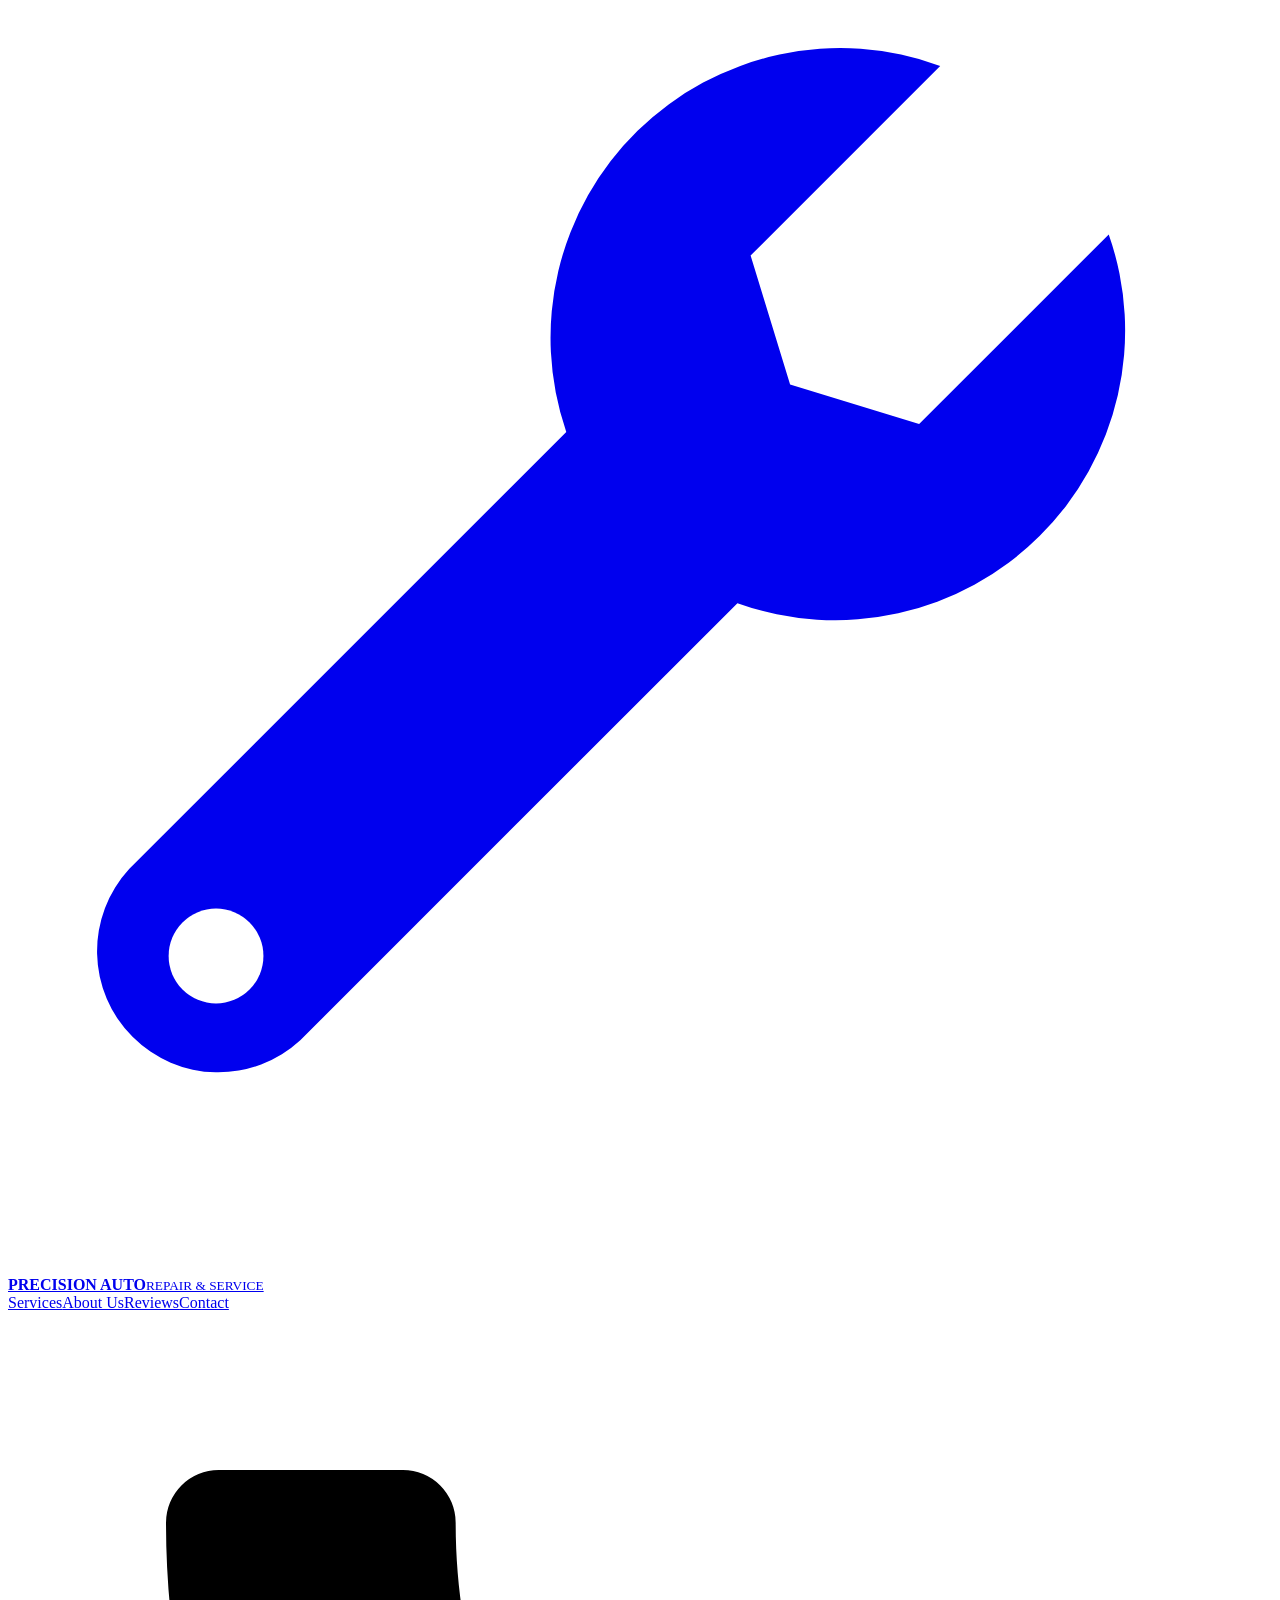
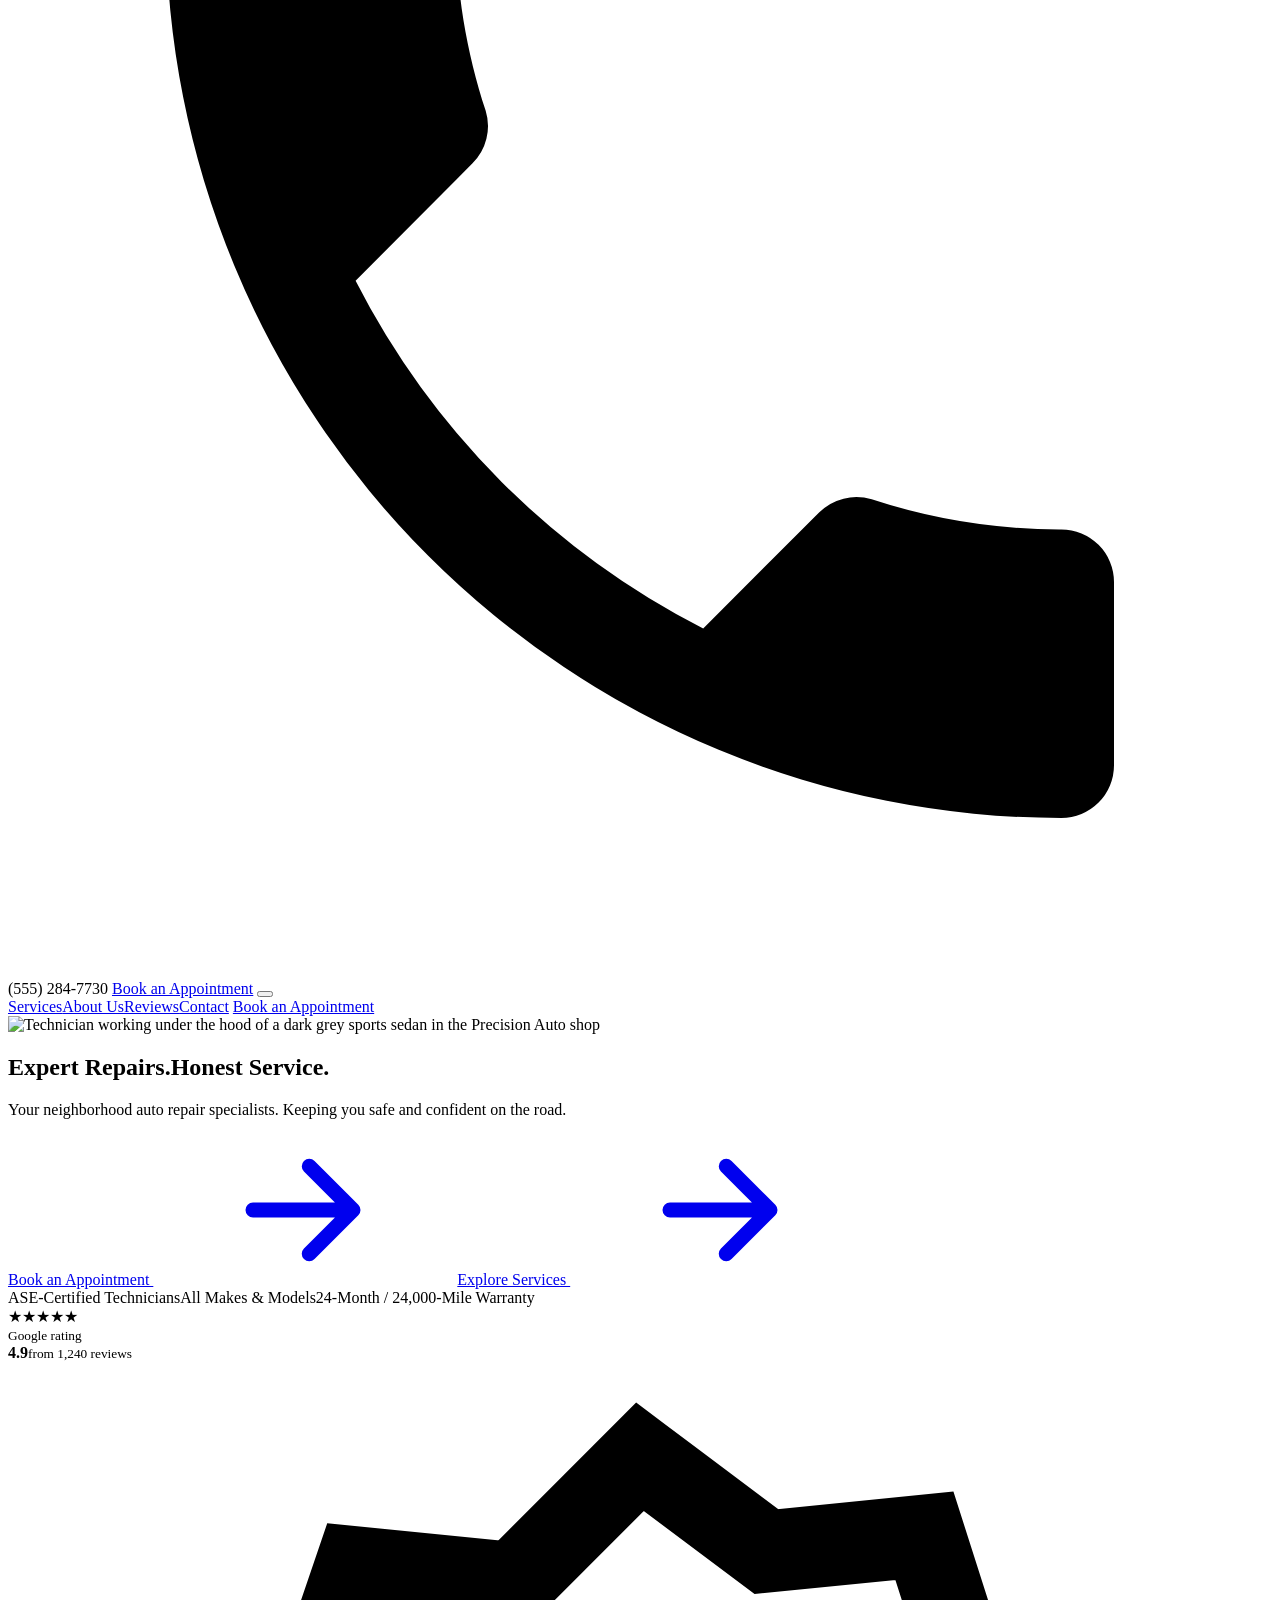
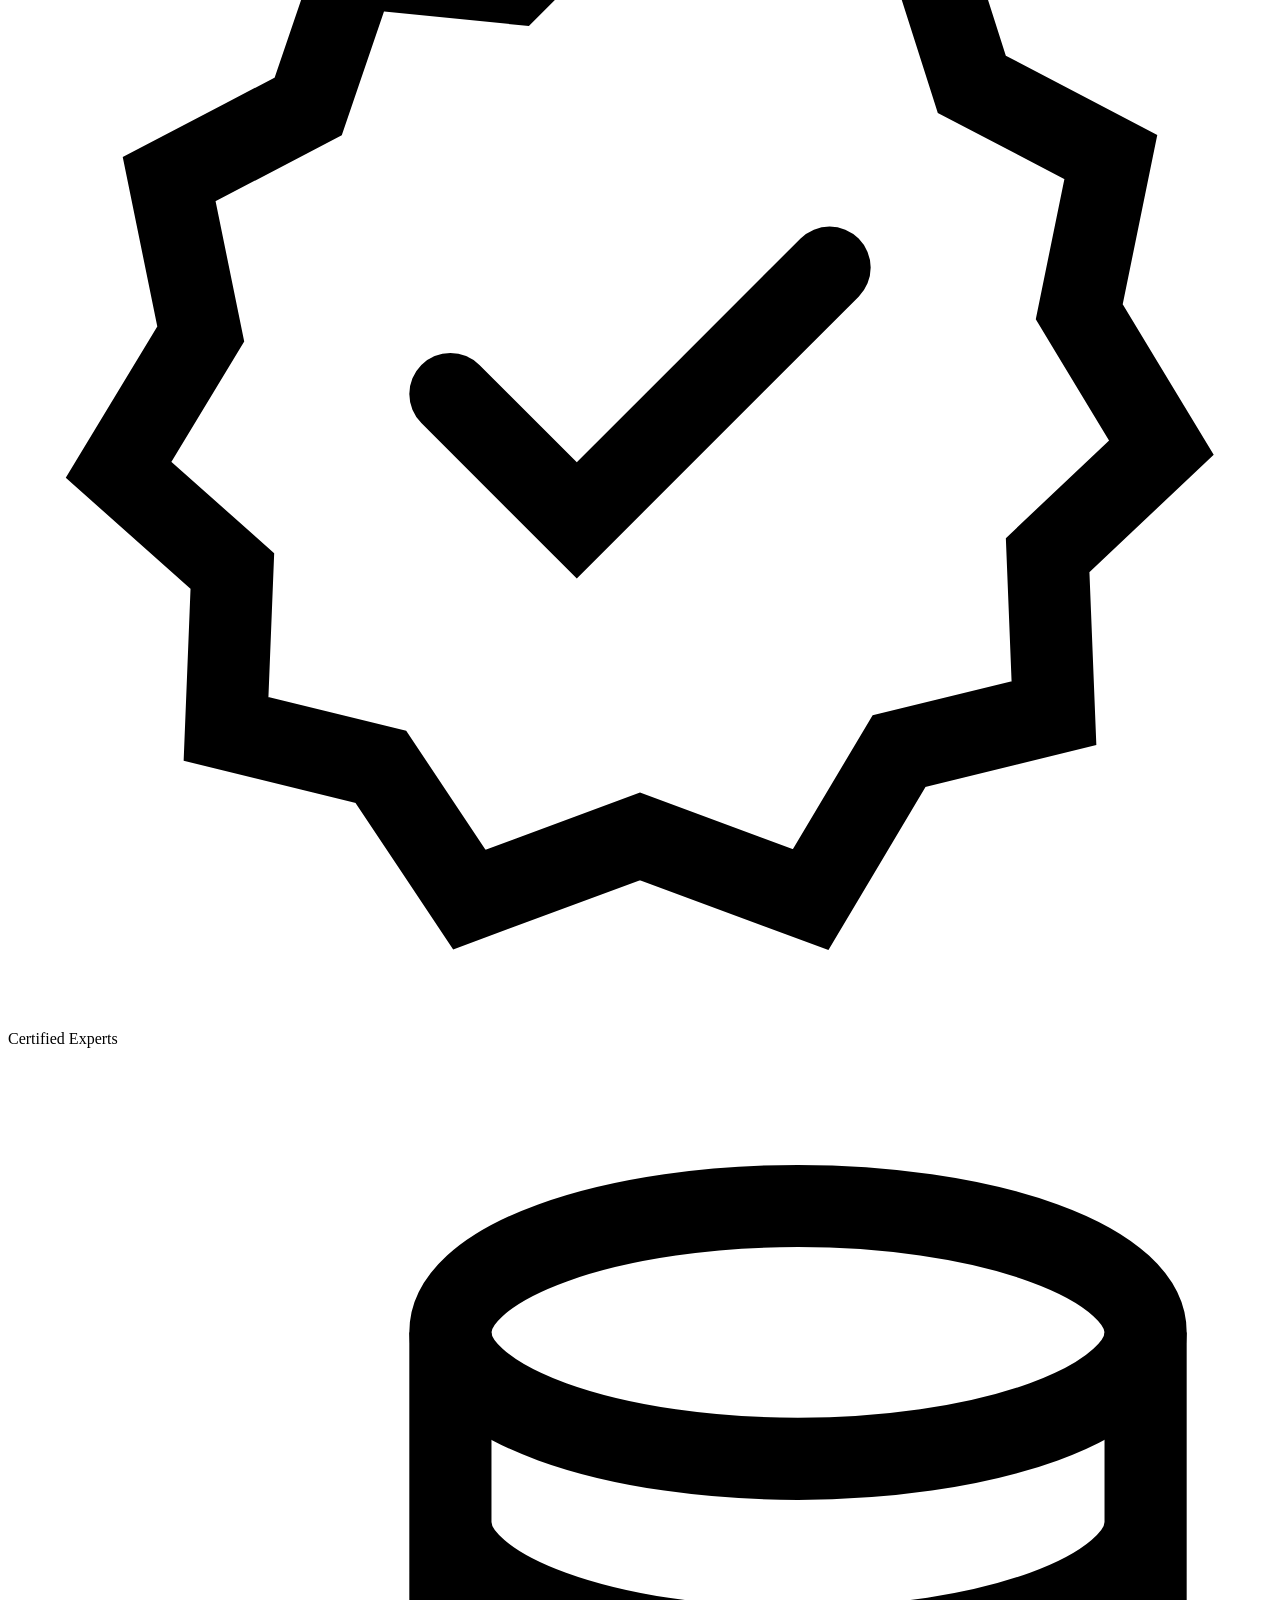
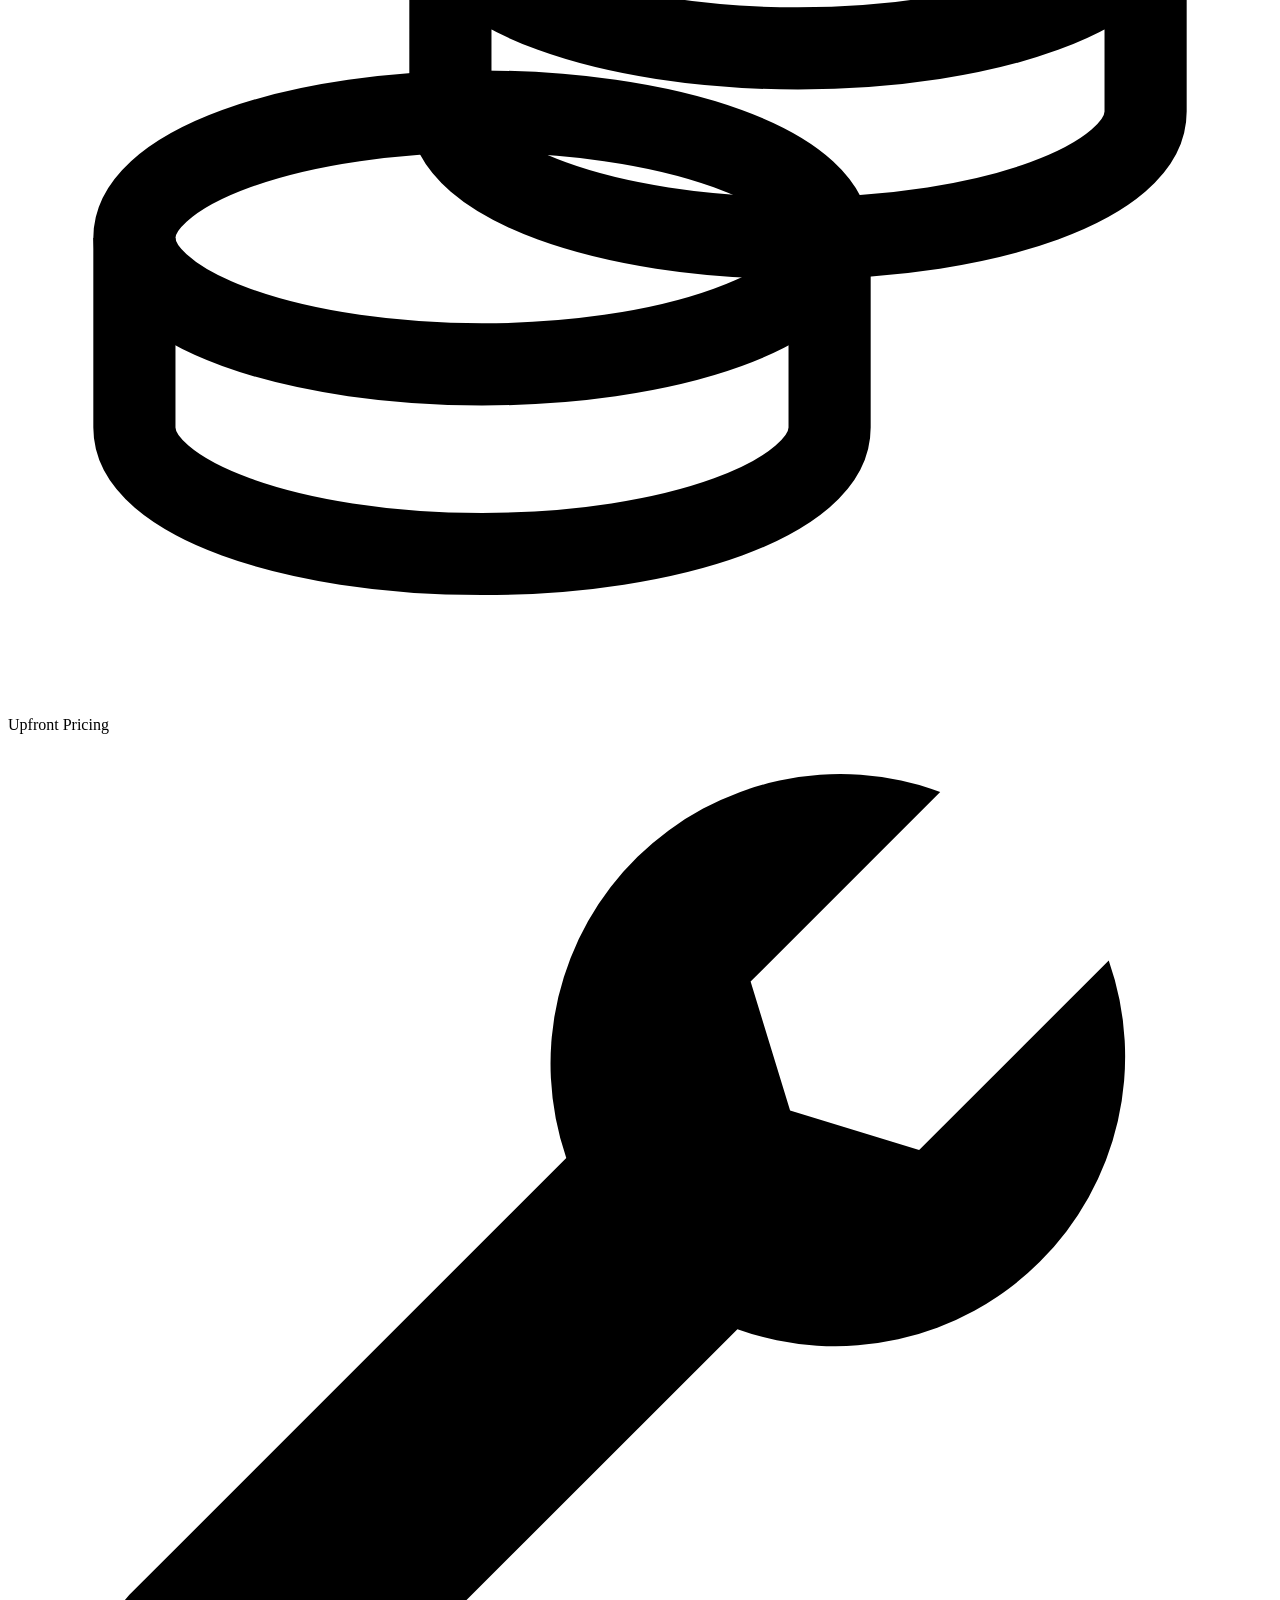
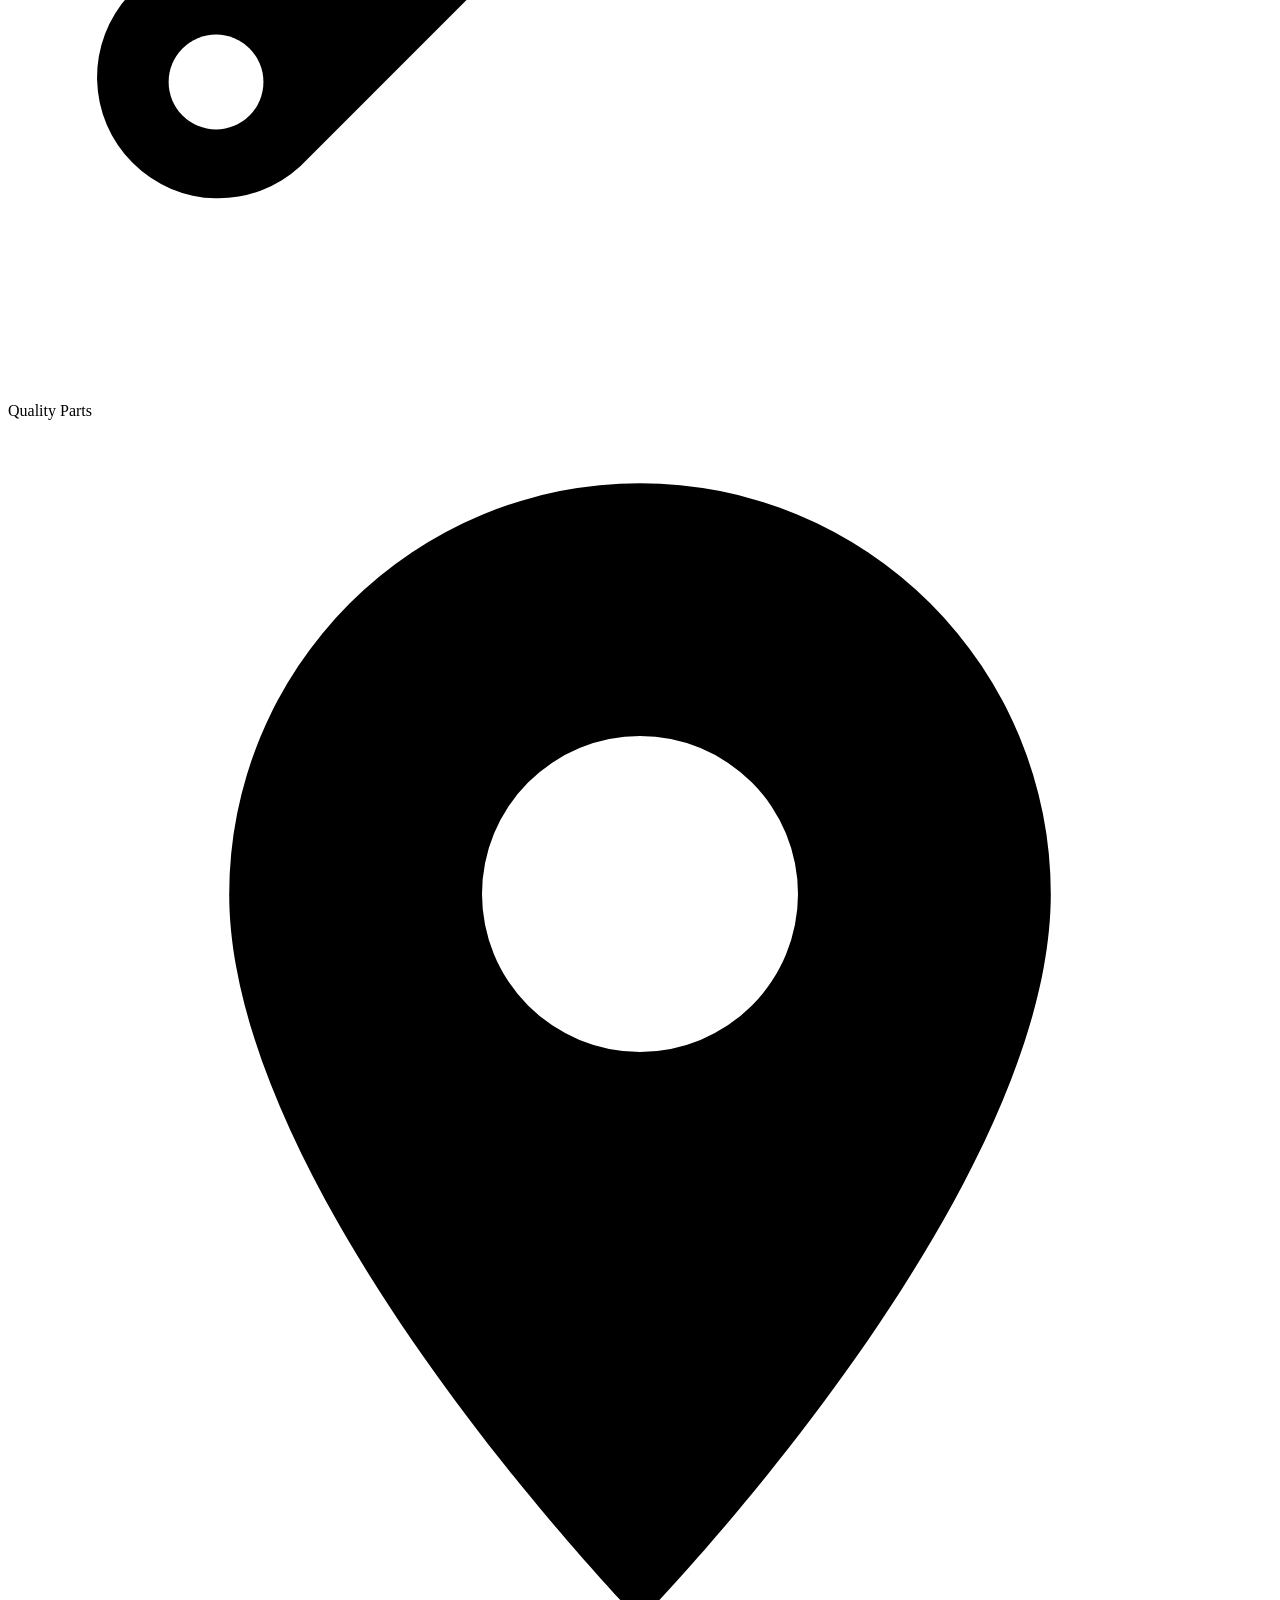
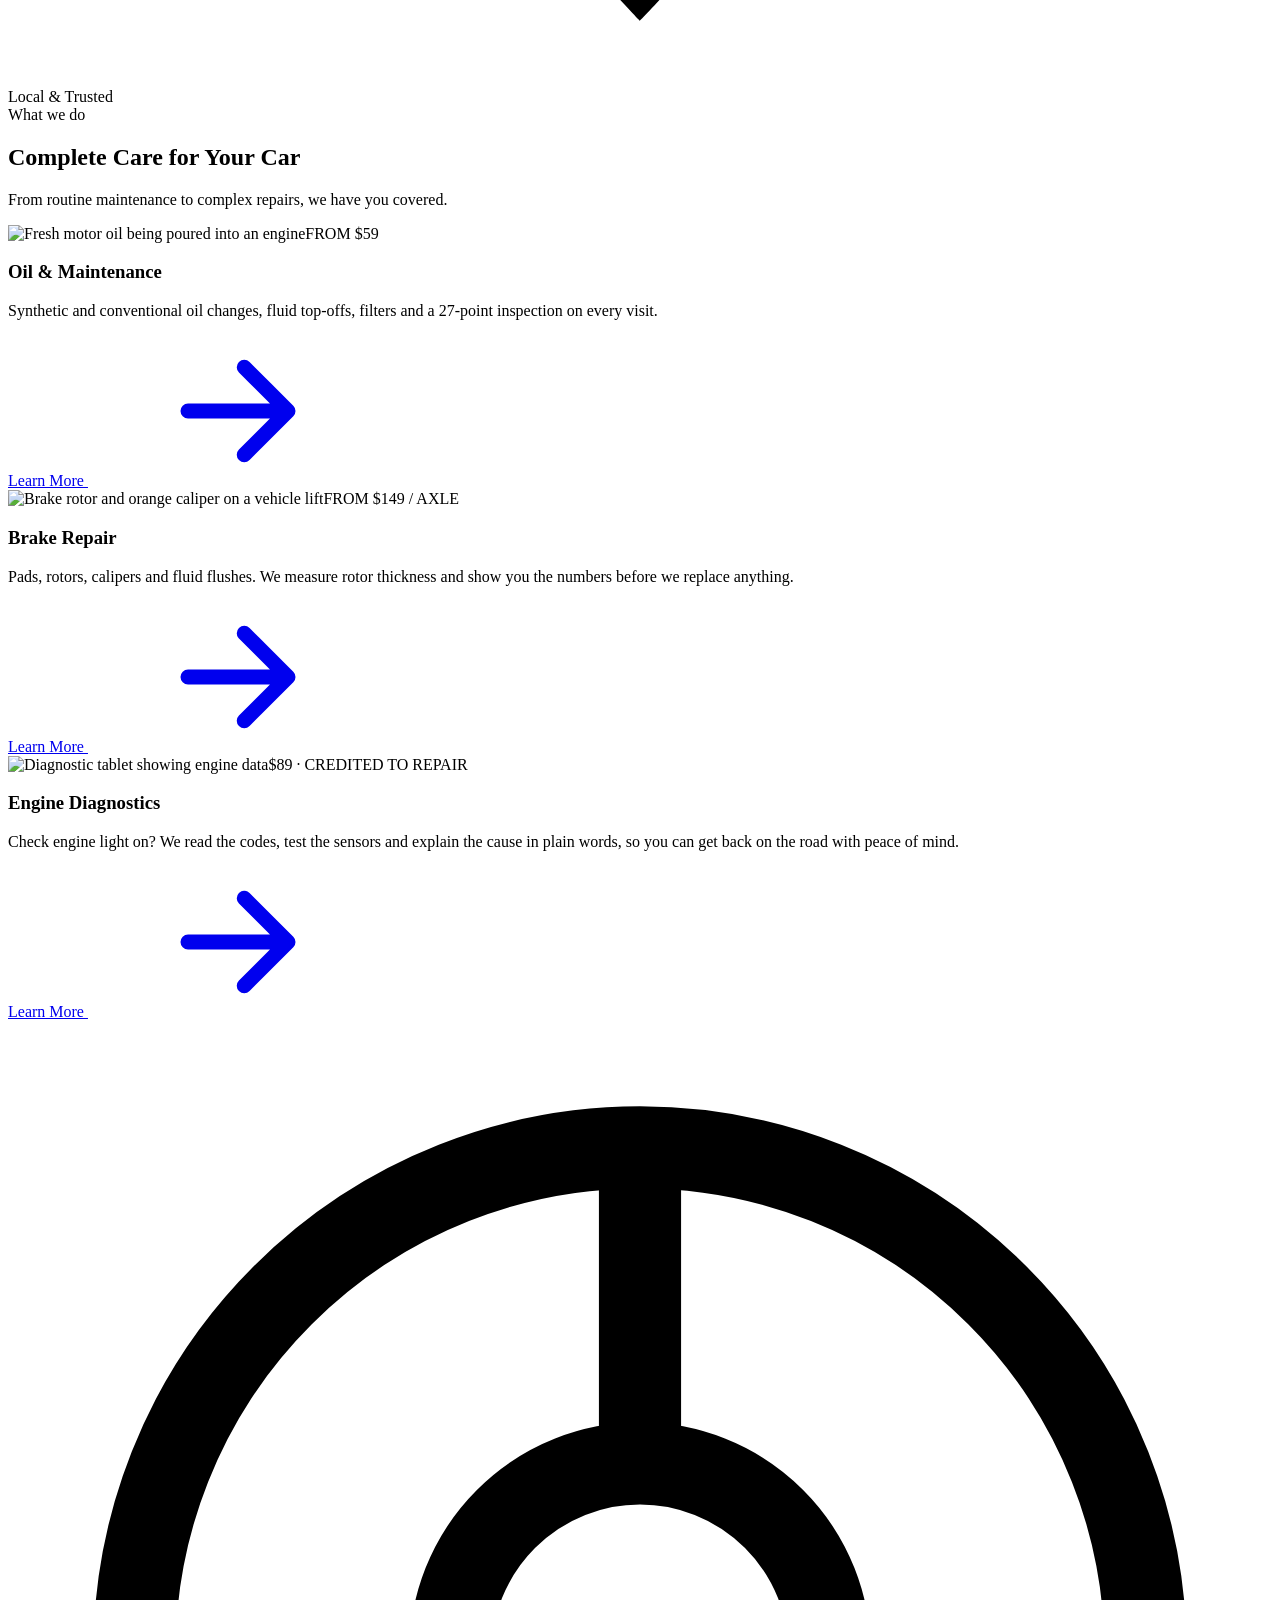
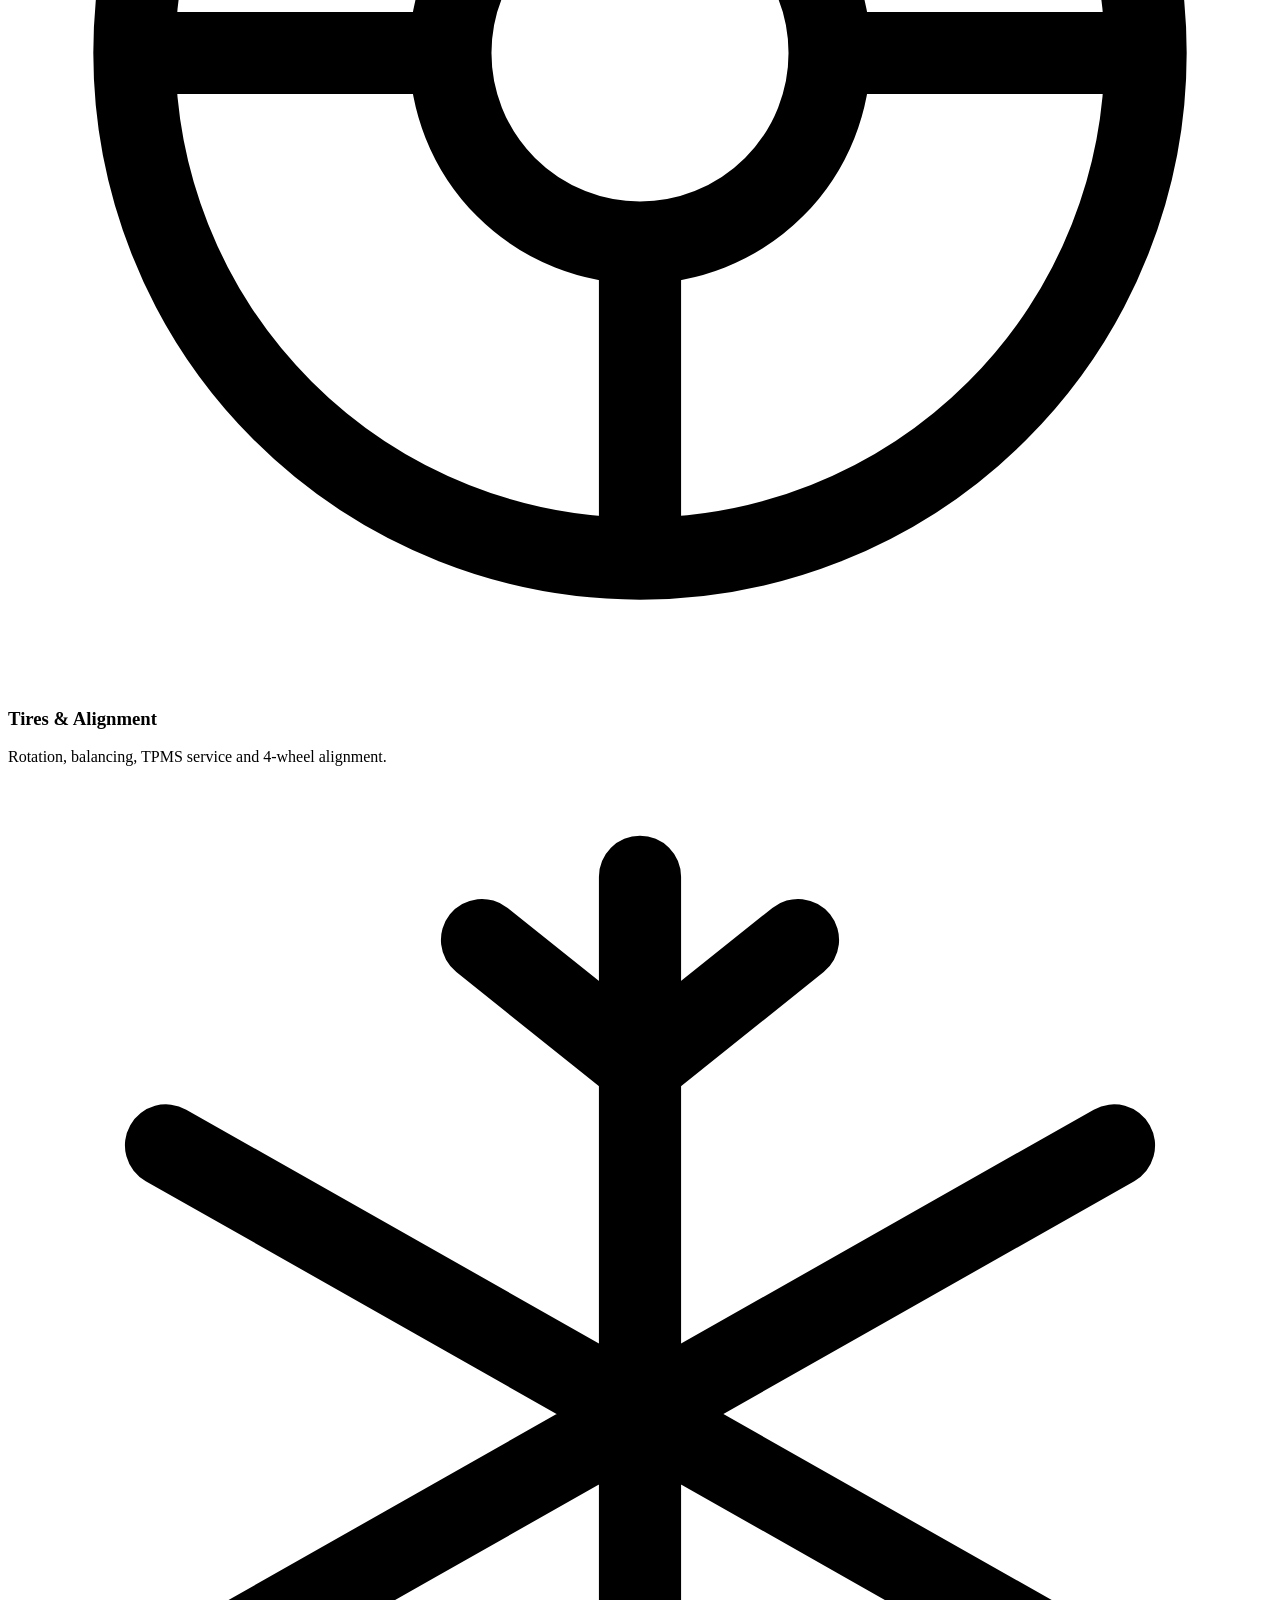
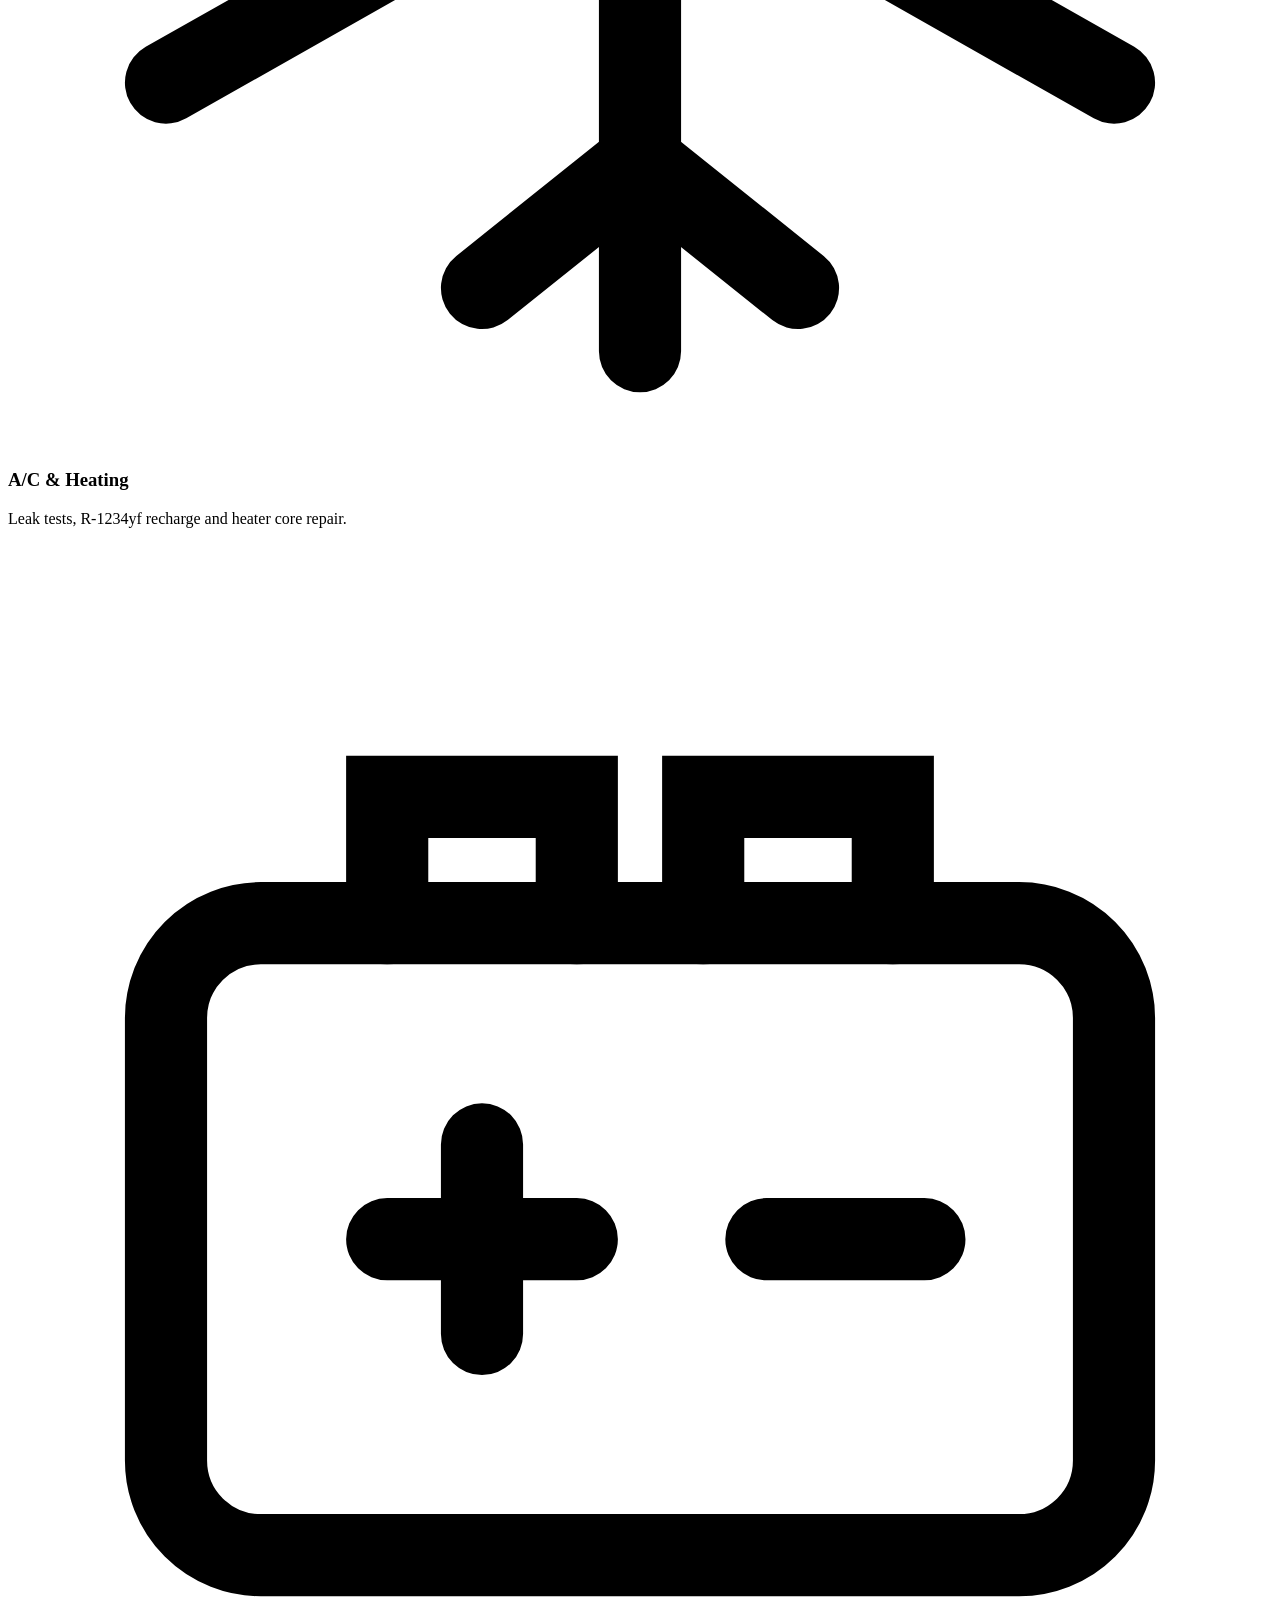
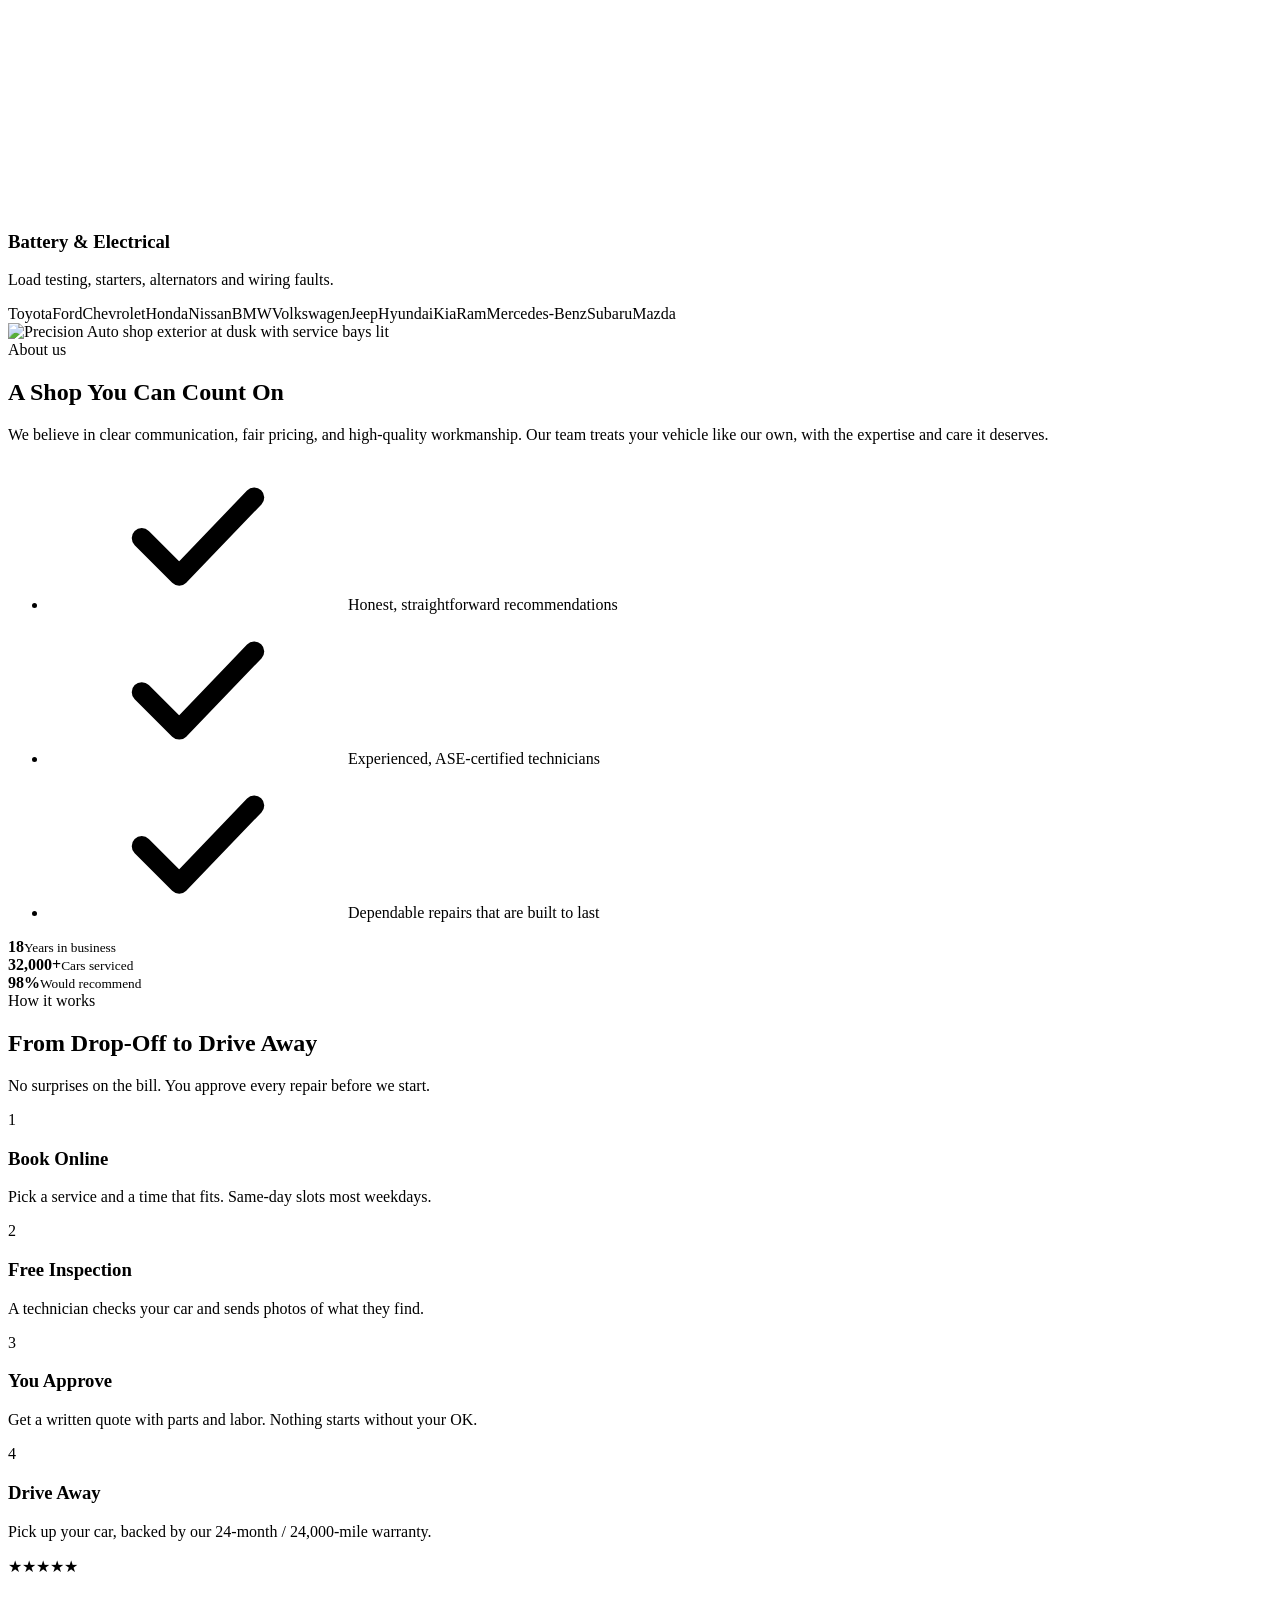
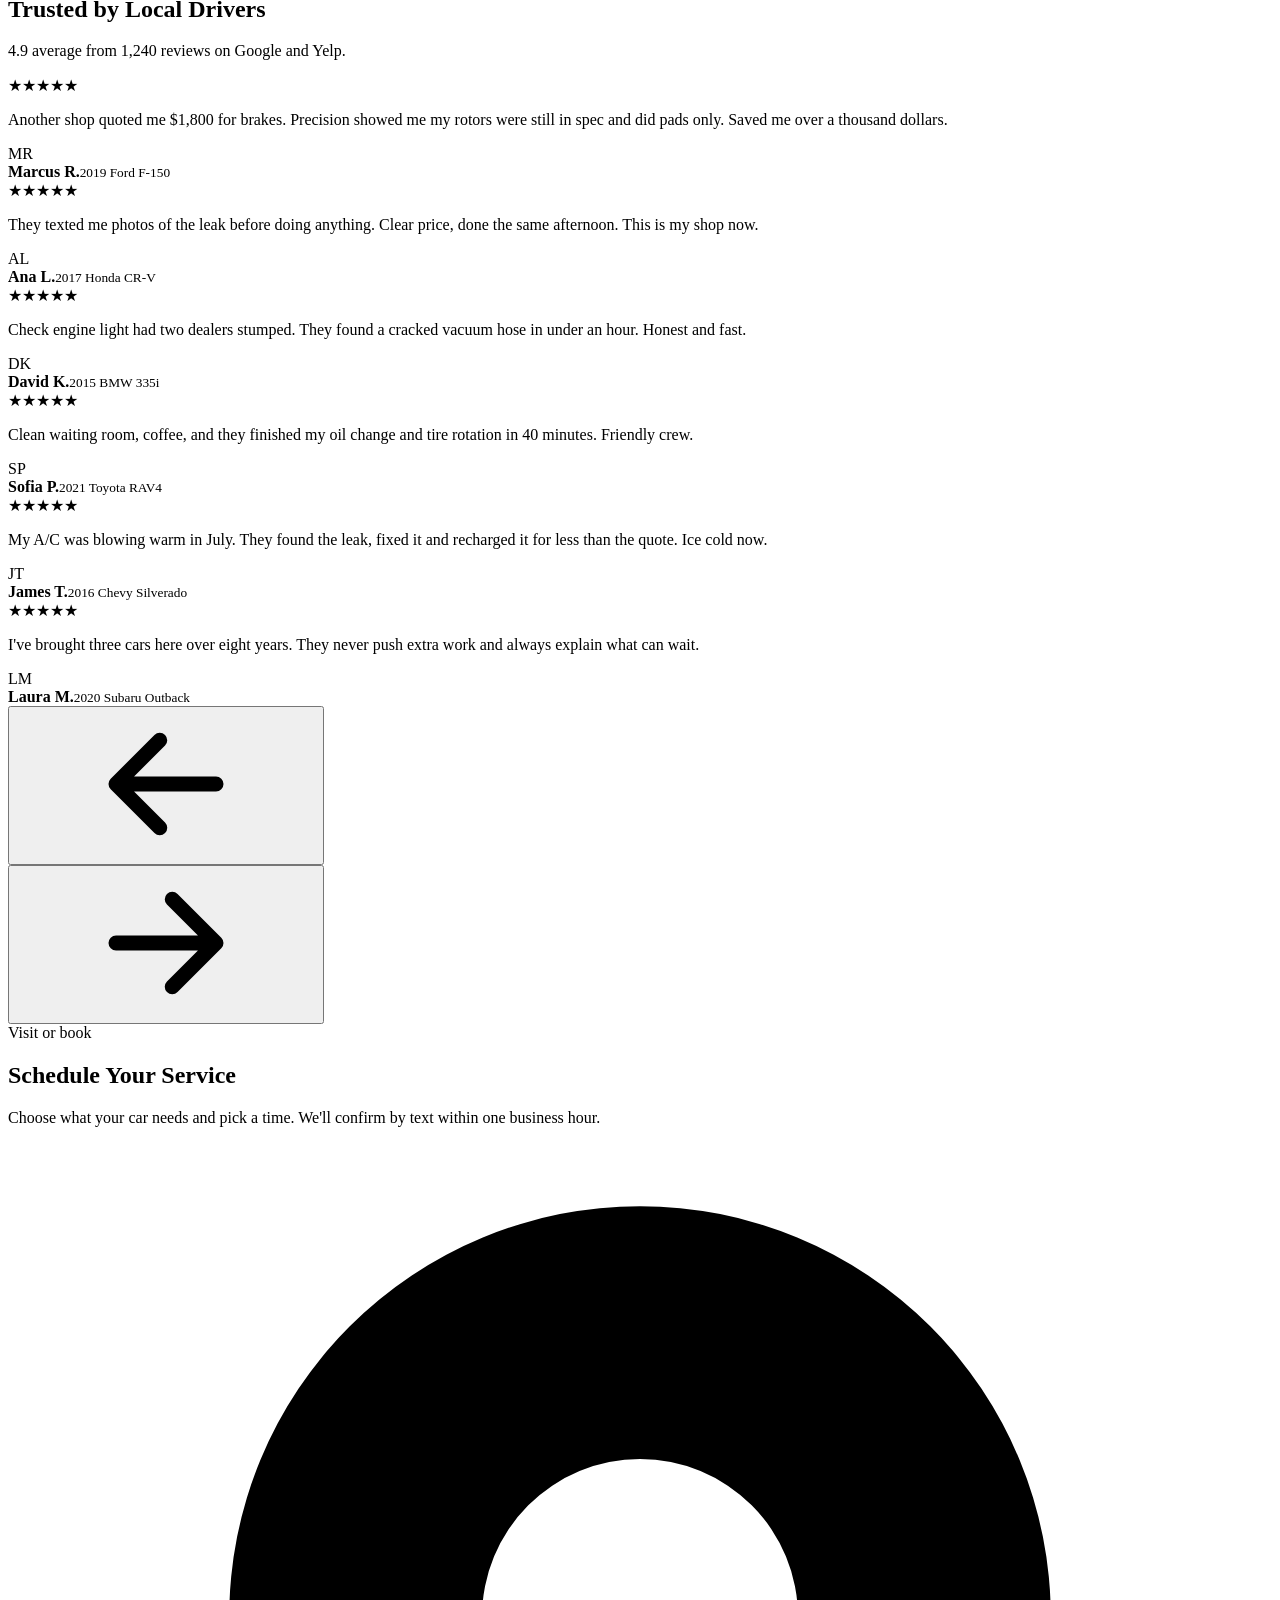
==== index.html @ b754c417 "Create index.html" ====
<!doctype html>
<html lang="en">
<head>
<meta charset="utf-8">
<meta name="viewport" content="width=device-width, initial-scale=1, viewport-fit=cover">
<title>Precision Auto Repair &amp; Service</title>
<meta name="description" content="Honest, ASE-certified auto repair for all makes and models. Oil changes, brakes, diagnostics and more.">
<!-- Optional: put your logo icon at images/favicon.png -->
<link rel="icon" href="images/favicon.png">
<link rel="preconnect" href="https://fonts.googleapis.com">
<link rel="preconnect" href="https://fonts.gstatic.com" crossorigin>
<link rel="stylesheet" href="https://fonts.googleapis.com/css2?family=Archivo:wdth,wght@100..125,500..900&family=Barlow:wght@400;500;600;700&family=Barlow+Condensed:wght@500;600;700&display=swap">
<link rel="stylesheet" href="styles.css">
</head>
<body>
<svg width="0" height="0" style="position:absolute" aria-hidden="true">
  <symbol id="arrow" viewBox="0 0 24 24"><path d="M4 12h15m-6-7 7 7-7 7" fill="none" stroke="currentColor" stroke-width="2.4" stroke-linecap="round" stroke-linejoin="round"/></symbol>
  <symbol id="check" viewBox="0 0 24 24"><path d="m3 12.5 6 6L21 6" fill="none" stroke="currentColor" stroke-width="3.2" stroke-linecap="round" stroke-linejoin="round"/></symbol>
  <symbol id="wrench" viewBox="0 0 48 48"><path fill="currentColor" d="M41.8 8.6 34.6 15.8l-4.9-1.5-1.5-4.9 7.2-7.2A11 11 0 0 0 21.2 16.1L4.6 32.7a4.6 4.6 0 0 0 6.5 6.5l16.6-16.6A11 11 0 0 0 41.8 8.6Z"/><circle cx="7.9" cy="36" r="1.8" fill="#fff"/></symbol>
</svg>

<div class="progress" id="progress"></div>

<header class="nav" id="nav">
  <div class="wrap">
    <div class="nav-in">
      <a class="logo" href="#top" aria-label="Precision Auto home">
        <svg viewBox="0 0 48 48" style="color:var(--accent)"><use href="#wrench"/></svg>
        <span><b>PRECISION AUTO</b><small>REPAIR &amp; SERVICE</small></span>
      </a>
      <nav class="links" aria-label="Main">
        <a href="#services">Services</a><a href="#about">About Us</a><a href="#reviews">Reviews</a><a href="#contact">Contact</a>
      </nav>
      <span class="nav-phone"><svg viewBox="0 0 24 24"><path fill="currentColor" d="M6.6 10.8a15.1 15.1 0 0 0 6.6 6.6l2.2-2.2a1 1 0 0 1 1-.25 11.4 11.4 0 0 0 3.6.57 1 1 0 0 1 1 1V20a1 1 0 0 1-1 1A17 17 0 0 1 3 4a1 1 0 0 1 1-1h3.5a1 1 0 0 1 1 1c0 1.25.2 2.45.57 3.57a1 1 0 0 1-.25 1Z"/></svg>(555) 284-7730</span>
      <a class="btn btn-primary" href="#book">Book an Appointment</a>
      <button class="burger" id="burger" aria-label="Open menu" aria-expanded="false"><span></span><span></span><span></span></button>
    </div>
    <div class="mobile-menu" id="mmenu">
      <a href="#services">Services</a><a href="#about">About Us</a><a href="#reviews">Reviews</a><a href="#contact">Contact</a>
      <a class="btn btn-primary" href="#book">Book an Appointment</a>
    </div>
  </div>
</header>

<main id="top">
  <section class="hero">
    <!-- IMAGE: big top photo. Replace images/hero.jpg (best size: 1600x1000, landscape) -->
    <div class="hero-img" id="heroImg"><img src="images/hero.jpg" alt="Technician working under the hood of a dark grey sports sedan in the Precision Auto shop"></div>
    <div class="hero-sweep"></div>
    <div class="wrap hero-in">
      <h1><span class="line"><span>Expert Repairs.</span></span><span class="line"><span>Honest Service.</span></span></h1>
      <p class="hero-sub">Your neighborhood auto repair specialists. Keeping you safe and confident on the road.</p>
      <div class="hero-cta">
        <a class="btn btn-primary" href="#book">Book an Appointment <svg><use href="#arrow"/></svg></a>
        <a class="btn btn-ghost" href="#services">Explore Services <svg><use href="#arrow"/></svg></a>
      </div>
      <div class="hero-tags"><span>ASE-Certified Technicians</span><span>All Makes &amp; Models</span><span>24-Month / 24,000-Mile Warranty</span></div>
    </div>
    <div class="hero-badge"><div><div class="stars">★★★★★</div><small>Google rating</small></div><div><b>4.9</b><small>from 1,240 reviews</small></div></div>
  </section>

  <div class="trust">
    <div class="wrap trust-in">
      <div class="trust-item"><svg viewBox="0 0 40 40" fill="none" stroke="currentColor" stroke-width="2.6"><path d="M20 3l4 3 5-.5 1.5 4.7 4.4 2.3-1 4.9 2.6 4.3-3.6 3.4.2 5-4.9 1.2L25.4 36 20 34l-5.4 2-2.8-4.2-4.9-1.2.2-5L3.5 22.4l2.6-4.3-1-4.9 4.4-2.3L11 6.5l5 .5Z"/><path d="m14 20 4 4 8-8" stroke-linecap="round"/></svg>Certified Experts</div>
      <div class="trust-item"><svg viewBox="0 0 40 40" fill="none" stroke="currentColor" stroke-width="2.6"><ellipse cx="25" cy="9" rx="11" ry="4"/><path d="M14 9v6c0 2.2 4.9 4 11 4s11-1.8 11-4V9M14 15v6c0 2.2 4.9 4 11 4s11-1.8 11-4v-6"/><ellipse cx="15" cy="25" rx="11" ry="4" fill="var(--surface)"/><path d="M4 25v6c0 2.2 4.9 4 11 4s11-1.8 11-4v-6"/></svg>Upfront Pricing</div>
      <div class="trust-item"><svg viewBox="0 0 48 48"><use href="#wrench"/></svg>Quality Parts</div>
      <div class="trust-item"><svg viewBox="0 0 40 40"><path fill="currentColor" d="M20 2a13 13 0 0 0-13 13c0 9.7 13 23 13 23s13-13.3 13-23A13 13 0 0 0 20 2Zm0 18a5 5 0 1 1 0-10 5 5 0 0 1 0 10Z"/></svg>Local &amp; Trusted</div>
    </div>
  </div>

  <section class="sec" id="services">
    <div class="wrap">
      <div class="sec-head reveal">
        <span class="eyebrow center">What we do</span>
        <h2>Complete Care for Your Car</h2>
        <p>From routine maintenance to complex repairs, we have you covered.</p>
      </div>
      <div class="svc-grid">
        <article class="svc reveal tilt">
          <!-- IMAGE: Oil card. Replace images/oil-change.jpg (best size: 800x420) -->
          <div class="svc-img"><img src="images/oil-change.jpg" alt="Fresh motor oil being poured into an engine"><span class="price">FROM $59</span></div>
          <div class="svc-body"><h3>Oil &amp; Maintenance</h3><p>Synthetic and conventional oil changes, fluid top-offs, filters and a 27-point inspection on every visit.</p><a class="more" href="#book" data-svc="Oil &amp; Maintenance">Learn More <svg><use href="#arrow"/></svg></a></div>
        </article>
        <article class="svc reveal tilt">
          <!-- IMAGE: Brake card. Replace images/brake-repair.jpg (best size: 800x420) -->
          <div class="svc-img"><img src="images/brake-repair.jpg" alt="Brake rotor and orange caliper on a vehicle lift"><span class="price">FROM $149 / AXLE</span></div>
          <div class="svc-body"><h3>Brake Repair</h3><p>Pads, rotors, calipers and fluid flushes. We measure rotor thickness and show you the numbers before we replace anything.</p><a class="more" href="#book" data-svc="Brake Repair">Learn More <svg><use href="#arrow"/></svg></a></div>
        </article>
        <article class="svc reveal tilt">
          <!-- IMAGE: Diagnostics card. Replace images/engine-diagnostics.jpg (best size: 800x420) -->
          <div class="svc-img"><img src="images/engine-diagnostics.jpg" alt="Diagnostic tablet showing engine data"><span class="price">$89 · CREDITED TO REPAIR</span></div>
          <div class="svc-body"><h3>Engine Diagnostics</h3><p>Check engine light on? We read the codes, test the sensors and explain the cause in plain words, so you can get back on the road with peace of mind.</p><a class="more" href="#book" data-svc="Engine Diagnostics">Learn More <svg><use href="#arrow"/></svg></a></div>
        </article>
      </div>
      <div class="svc-mini">
        <div class="mini reveal"><svg viewBox="0 0 40 40" fill="none" stroke="currentColor" stroke-width="2.6"><circle cx="20" cy="20" r="16"/><circle cx="20" cy="20" r="6"/><path d="M20 4v10M20 26v10M4 20h10M26 20h10"/></svg><div><h3>Tires &amp; Alignment</h3><p>Rotation, balancing, TPMS service and 4-wheel alignment.</p></div></div>
        <div class="mini reveal"><svg viewBox="0 0 40 40" fill="none" stroke="currentColor" stroke-width="2.6" stroke-linecap="round"><path d="M20 3v34M5 11.5l30 17M35 11.5l-30 17"/><path d="m15 5 5 4 5-4M15 35l5-4 5 4"/></svg><div><h3>A/C &amp; Heating</h3><p>Leak tests, R-1234yf recharge and heater core repair.</p></div></div>
        <div class="mini reveal"><svg viewBox="0 0 40 40" fill="none" stroke="currentColor" stroke-width="2.6"><rect x="5" y="12" width="30" height="20" rx="3"/><path d="M12 12V8h6v4M22 12V8h6v4M12 22h6M15 19v6M24 22h5" stroke-linecap="round"/></svg><div><h3>Battery &amp; Electrical</h3><p>Load testing, starters, alternators and wiring faults.</p></div></div>
      </div>
    </div>
  </section>

  <div class="marquee" aria-label="Makes we service">
    <div class="marquee-track" id="mq"><span>Toyota</span><span>Ford</span><span>Chevrolet</span><span>Honda</span><span>Nissan</span><span>BMW</span><span>Volkswagen</span><span>Jeep</span><span>Hyundai</span><span>Kia</span><span>Ram</span><span>Mercedes-Benz</span><span>Subaru</span><span>Mazda</span></div>
  </div>

  <section class="split" id="about">
    <!-- IMAGE: About section photo. Replace images/shop-exterior.jpg (best size: 1200x900) -->
    <div class="split-img"><img id="parallax" src="images/shop-exterior.jpg" alt="Precision Auto shop exterior at dusk with service bays lit"></div>
    <div class="split-body reveal">
      <span class="eyebrow">About us</span>
      <h2>A Shop You Can Count On</h2>
      <p>We believe in clear communication, fair pricing, and high-quality workmanship. Our team treats your vehicle like our own, with the expertise and care it deserves.</p>
      <ul class="checks">
        <li><svg><use href="#check"/></svg>Honest, straightforward recommendations</li>
        <li><svg><use href="#check"/></svg>Experienced, ASE-certified technicians</li>
        <li><svg><use href="#check"/></svg>Dependable repairs that are built to last</li>
      </ul>
      <div class="stats">
        <div class="stat"><b data-count="18">18</b><small>Years in business</small></div>
        <div class="stat"><b data-count="32000" data-suffix="+">32,000+</b><small>Cars serviced</small></div>
        <div class="stat"><b data-count="98" data-suffix="%">98%</b><small>Would recommend</small></div>
      </div>
    </div>
  </section>

  <section class="sec">
    <div class="wrap">
      <div class="sec-head reveal">
        <span class="eyebrow center">How it works</span>
        <h2>From Drop-Off to Drive Away</h2>
        <p>No surprises on the bill. You approve every repair before we start.</p>
      </div>
      <div class="steps" id="steps">
        <div class="step reveal"><div class="step-num">1</div><h3>Book Online</h3><p>Pick a service and a time that fits. Same-day slots most weekdays.</p></div>
        <div class="step reveal"><div class="step-num">2</div><h3>Free Inspection</h3><p>A technician checks your car and sends photos of what they find.</p></div>
        <div class="step reveal"><div class="step-num">3</div><h3>You Approve</h3><p>Get a written quote with parts and labor. Nothing starts without your OK.</p></div>
        <div class="step reveal"><div class="step-num">4</div><h3>Drive Away</h3><p>Pick up your car, backed by our 24-month / 24,000-mile warranty.</p></div>
      </div>
    </div>
  </section>

  <section class="sec reviews" id="reviews">
    <div class="wrap">
      <div class="sec-head reveal">
        <div class="stars-big">★★★★★</div>
        <h2>Trusted by Local Drivers</h2>
        <p>4.9 average from 1,240 reviews on Google and Yelp.</p>
      </div>
      <div class="rv-viewport"><div class="rv-track" id="rvTrack">
        <div class="rv"><div class="s">★★★★★</div><p class="q">Another shop quoted me $1,800 for brakes. Precision showed me my rotors were still in spec and did pads only. Saved me over a thousand dollars.</p><div class="who"><div class="av">MR</div><div><b>Marcus R.</b><small>2019 Ford F-150</small></div></div></div>
        <div class="rv"><div class="s">★★★★★</div><p class="q">They texted me photos of the leak before doing anything. Clear price, done the same afternoon. This is my shop now.</p><div class="who"><div class="av">AL</div><div><b>Ana L.</b><small>2017 Honda CR-V</small></div></div></div>
        <div class="rv"><div class="s">★★★★★</div><p class="q">Check engine light had two dealers stumped. They found a cracked vacuum hose in under an hour. Honest and fast.</p><div class="who"><div class="av">DK</div><div><b>David K.</b><small>2015 BMW 335i</small></div></div></div>
        <div class="rv"><div class="s">★★★★★</div><p class="q">Clean waiting room, coffee, and they finished my oil change and tire rotation in 40 minutes. Friendly crew.</p><div class="who"><div class="av">SP</div><div><b>Sofia P.</b><small>2021 Toyota RAV4</small></div></div></div>
        <div class="rv"><div class="s">★★★★★</div><p class="q">My A/C was blowing warm in July. They found the leak, fixed it and recharged it for less than the quote. Ice cold now.</p><div class="who"><div class="av">JT</div><div><b>James T.</b><small>2016 Chevy Silverado</small></div></div></div>
        <div class="rv"><div class="s">★★★★★</div><p class="q">I've brought three cars here over eight years. They never push extra work and always explain what can wait.</p><div class="who"><div class="av">LM</div><div><b>Laura M.</b><small>2020 Subaru Outback</small></div></div></div>
      </div></div>
      <div class="rv-ctrl">
        <button id="rvPrev" aria-label="Previous reviews"><svg style="transform:scaleX(-1)"><use href="#arrow"/></svg></button>
        <div class="dots" id="rvDots"></div>
        <button id="rvNext" aria-label="Next reviews"><svg><use href="#arrow"/></svg></button>
      </div>
    </div>
  </section>

  <section class="sec" id="contact">
    <div class="wrap book">
      <div class="book-info reveal">
        <span class="eyebrow">Visit or book</span>
        <h2>Schedule Your Service</h2>
        <p>Choose what your car needs and pick a time. We'll confirm by text within one business hour.</p>
        <div class="info-row"><svg viewBox="0 0 40 40"><path fill="currentColor" d="M20 2a13 13 0 0 0-13 13c0 9.7 13 23 13 23s13-13.3 13-23A13 13 0 0 0 20 2Zm0 18a5 5 0 1 1 0-10 5 5 0 0 1 0 10Z"/></svg><div><b>4120 Industrial Blvd</b><span>Free shuttle within 5 miles</span></div></div>
        <div class="info-row"><svg viewBox="0 0 24 24"><path fill="currentColor" d="M6.6 10.8a15.1 15.1 0 0 0 6.6 6.6l2.2-2.2a1 1 0 0 1 1-.25 11.4 11.4 0 0 0 3.6.57 1 1 0 0 1 1 1V20a1 1 0 0 1-1 1A17 17 0 0 1 3 4a1 1 0 0 1 1-1h3.5a1 1 0 0 1 1 1c0 1.25.2 2.45.57 3.57a1 1 0 0 1-.25 1Z"/></svg><div><b>(555) 284-7730</b><span>service@precisionauto.example</span></div></div>
        <table class="hours" id="hours"><tbody>
          <tr data-d="1"><td>Monday</td><td>7:30 AM – 6:00 PM</td></tr>
          <tr data-d="2"><td>Tuesday</td><td>7:30 AM – 6:00 PM</td></tr>
          <tr data-d="3"><td>Wednesday</td><td>7:30 AM – 6:00 PM</td></tr>
          <tr data-d="4"><td>Thursday</td><td>7:30 AM – 6:00 PM</td></tr>
          <tr data-d="5"><td>Friday</td><td>7:30 AM – 6:00 PM</td></tr>
          <tr data-d="6"><td>Saturday</td><td>8:00 AM – 2:00 PM</td></tr>
          <tr data-d="0"><td>Sunday</td><td>Closed</td></tr>
        </tbody></table>
      </div>

      <form class="form reveal" id="book" novalidate>
        <div id="formBody" style="display:grid;gap:18px">
          <h3>Book an Appointment</h3>
          <div class="field"><label>Services needed</label>
            <div class="chips" id="chips">
              <button type="button" class="chip" data-p="59" aria-pressed="true">Oil &amp; Maintenance</button>
              <button type="button" class="chip" data-p="149" aria-pressed="false">Brake Repair</button>
              <button type="button" class="chip" data-p="89" aria-pressed="false">Engine Diagnostics</button>
              <button type="button" class="chip" data-p="79" aria-pressed="false">Tires &amp; Alignment</button>
              <button type="button" class="chip" data-p="129" aria-pressed="false">A/C &amp; Heating</button>
              <button type="button" class="chip" data-p="49" aria-pressed="false">Battery &amp; Electrical</button>
            </div>
          </div>
          <div class="row2">
            <div class="field"><label for="f-name">Full name</label><input id="f-name" required placeholder="Jordan Smith" autocomplete="name"></div>
            <div class="field"><label for="f-phone">Phone</label><input id="f-phone" required type="tel" placeholder="(555) 123-4567" autocomplete="tel"></div>
          </div>
          <div class="row2">
            <div class="field"><label for="f-car">Year, make &amp; model</label><input id="f-car" required placeholder="2018 Toyota Camry"></div>
            <div class="field"><label for="f-date">Preferred date</label><input id="f-date" required type="date"></div>
          </div>
          <div class="field"><label for="f-notes">What's going on? (optional)</label><textarea id="f-notes" rows="3" placeholder="Squeaking when I brake, mostly in the morning"></textarea></div>
          <div class="estimate"><span>Starting estimate</span><b id="est">$59</b></div>
          <button class="btn btn-primary" type="submit">Request Appointment <svg><use href="#arrow"/></svg></button>
        </div>
        <div class="done" id="done" hidden>
          <svg viewBox="0 0 64 64" fill="none" stroke="currentColor" stroke-width="4" stroke-linecap="round"><circle cx="32" cy="32" r="29"/><path d="m19 33 9 9 17-18"/></svg>
          <h3 id="doneTitle">Request received</h3>
          <p style="color:var(--muted)" id="doneText"></p>
          <button type="button" class="btn btn-primary" id="again" style="width:auto">Book another car</button>
        </div>
      </form>
    </div>
  </section>

  <section class="sec" style="padding-top:0">
    <div class="wrap">
      <div class="sec-head reveal"><span class="eyebrow center">Questions</span><h2>Good to Know</h2></div>
      <div class="faq">
        <details class="reveal" open><summary>Will servicing my car here void my factory warranty?</summary><p>No. Federal law lets you service your car at any independent shop. We use OEM-spec parts and fluids and log every service so your warranty stays intact.</p></details>
        <details class="reveal"><summary>How long does a typical repair take?</summary><p>Oil changes take about 40 minutes. Most brake jobs and diagnostics are done the same day. For bigger repairs we give you a time estimate with the quote.</p></details>
        <details class="reveal"><summary>Do you offer a warranty on repairs?</summary><p>Yes. Parts and labor are covered for 24 months or 24,000 miles, whichever comes first.</p></details>
        <details class="reveal"><summary>Can I wait while my car is serviced?</summary><p>Of course. Our waiting room has Wi-Fi, coffee and charging stations. For longer jobs we offer a free shuttle within 5 miles.</p></details>
      </div>
    </div>
  </section>

  <div class="cta-band">
    <div class="wrap cta-in">
      <h2>Check engine light on? Let's find out why today.</h2>
      <a class="btn" href="#book">Book an Appointment <svg><use href="#arrow"/></svg></a>
    </div>
  </div>
</main>

<footer>
  <div class="wrap foot">
    <div>
      <a class="logo" href="#top"><svg viewBox="0 0 48 48" style="color:var(--accent)"><use href="#wrench"/></svg><span><b>PRECISION AUTO</b><small>REPAIR &amp; SERVICE</small></span></a>
      <p>Honest, certified auto repair for every make and model since 2008.</p>
    </div>
    <div><h4>Services</h4><ul><li><a href="#services">Oil &amp; Maintenance</a></li><li><a href="#services">Brake Repair</a></li><li><a href="#services">Engine Diagnostics</a></li><li><a href="#services">Tires &amp; Alignment</a></li></ul></div>
    <div><h4>Company</h4><ul><li><a href="#about">About Us</a></li><li><a href="#reviews">Reviews</a></li><li><a href="#contact">Hours &amp; Location</a></li><li><a href="#book">Book Online</a></li></ul></div>
    <div><h4>Contact</h4><ul><li>4120 Industrial Blvd</li><li>(555) 284-7730</li><li>service@precisionauto.example</li></ul></div>
  </div>
  <div class="wrap copy"><span>© <span id="yr">2026</span> Precision Auto Repair &amp; Service</span><span>ASE Certified · AAA Approved</span></div>
</footer>

<button class="totop" id="totop" aria-label="Back to top"><svg style="transform:rotate(-90deg)"><use href="#arrow"/></svg></button>

<script src="script.js"></script>
</body>
</html>
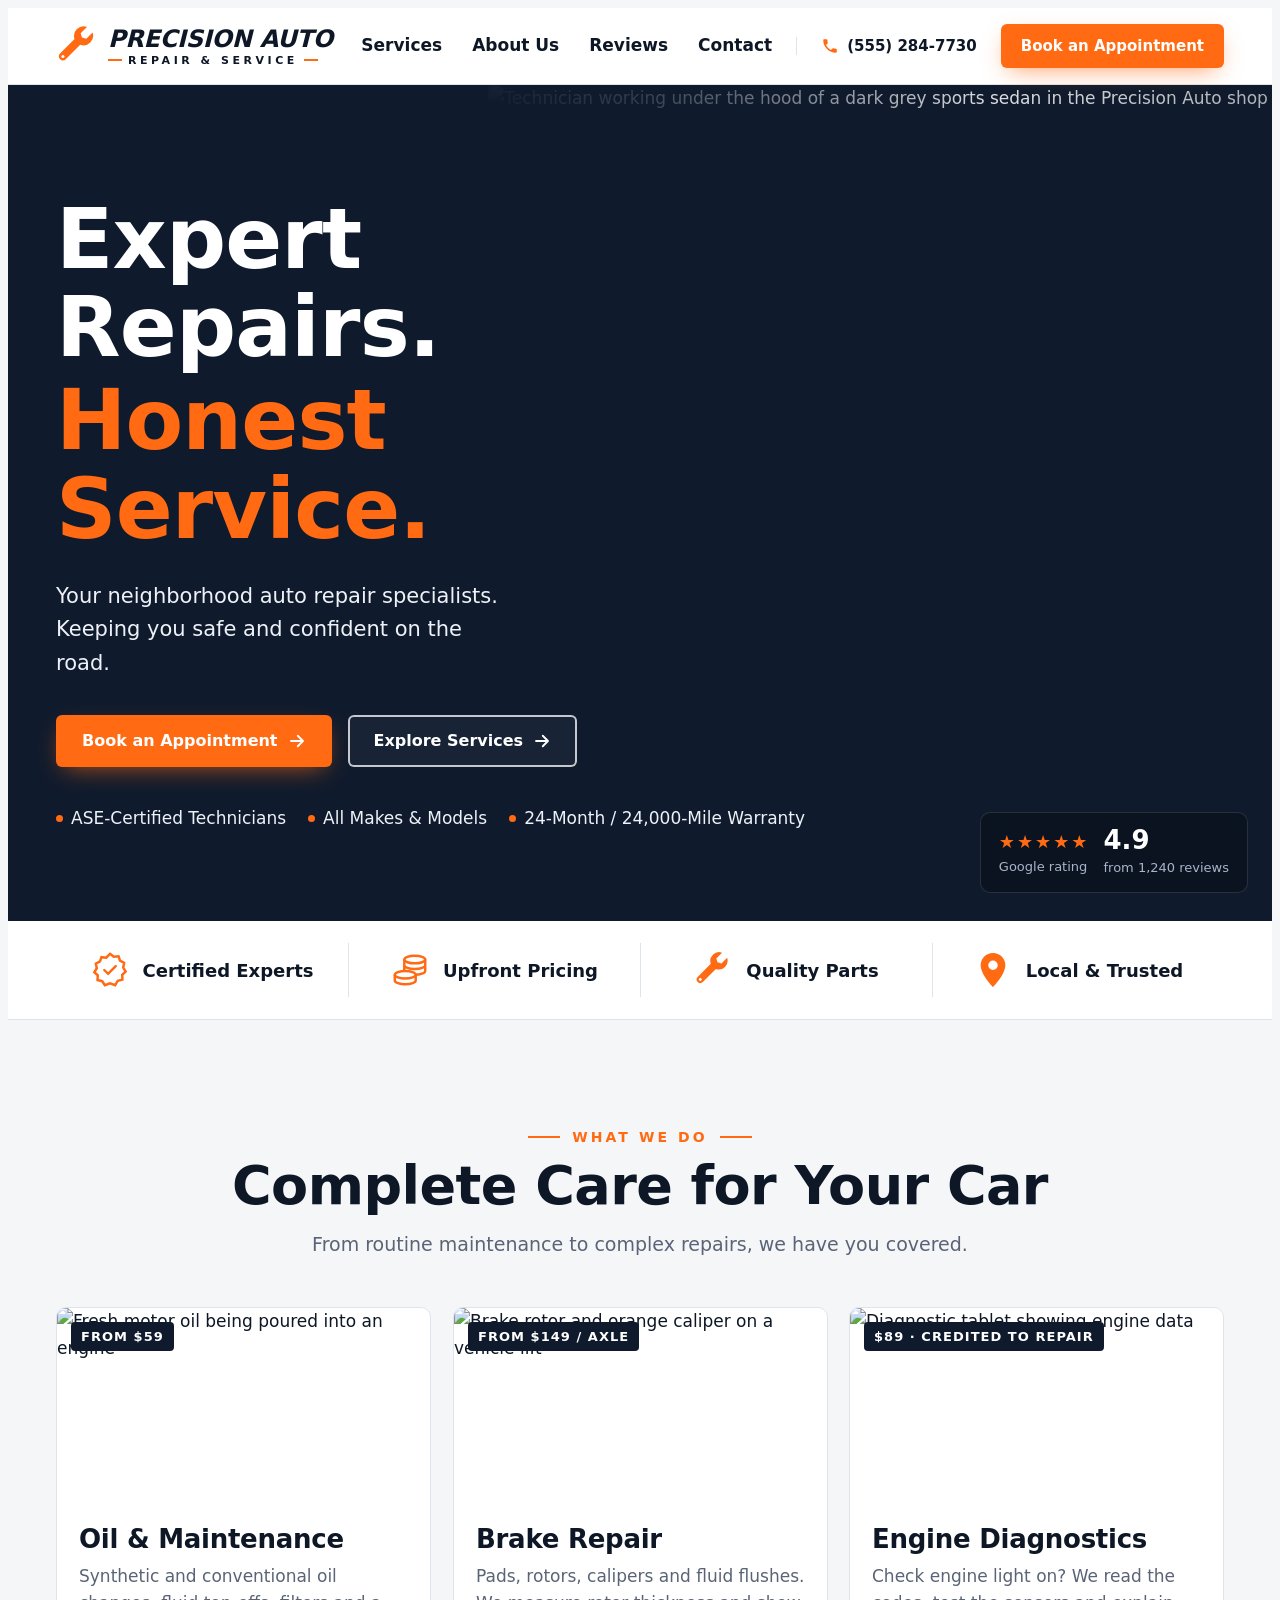
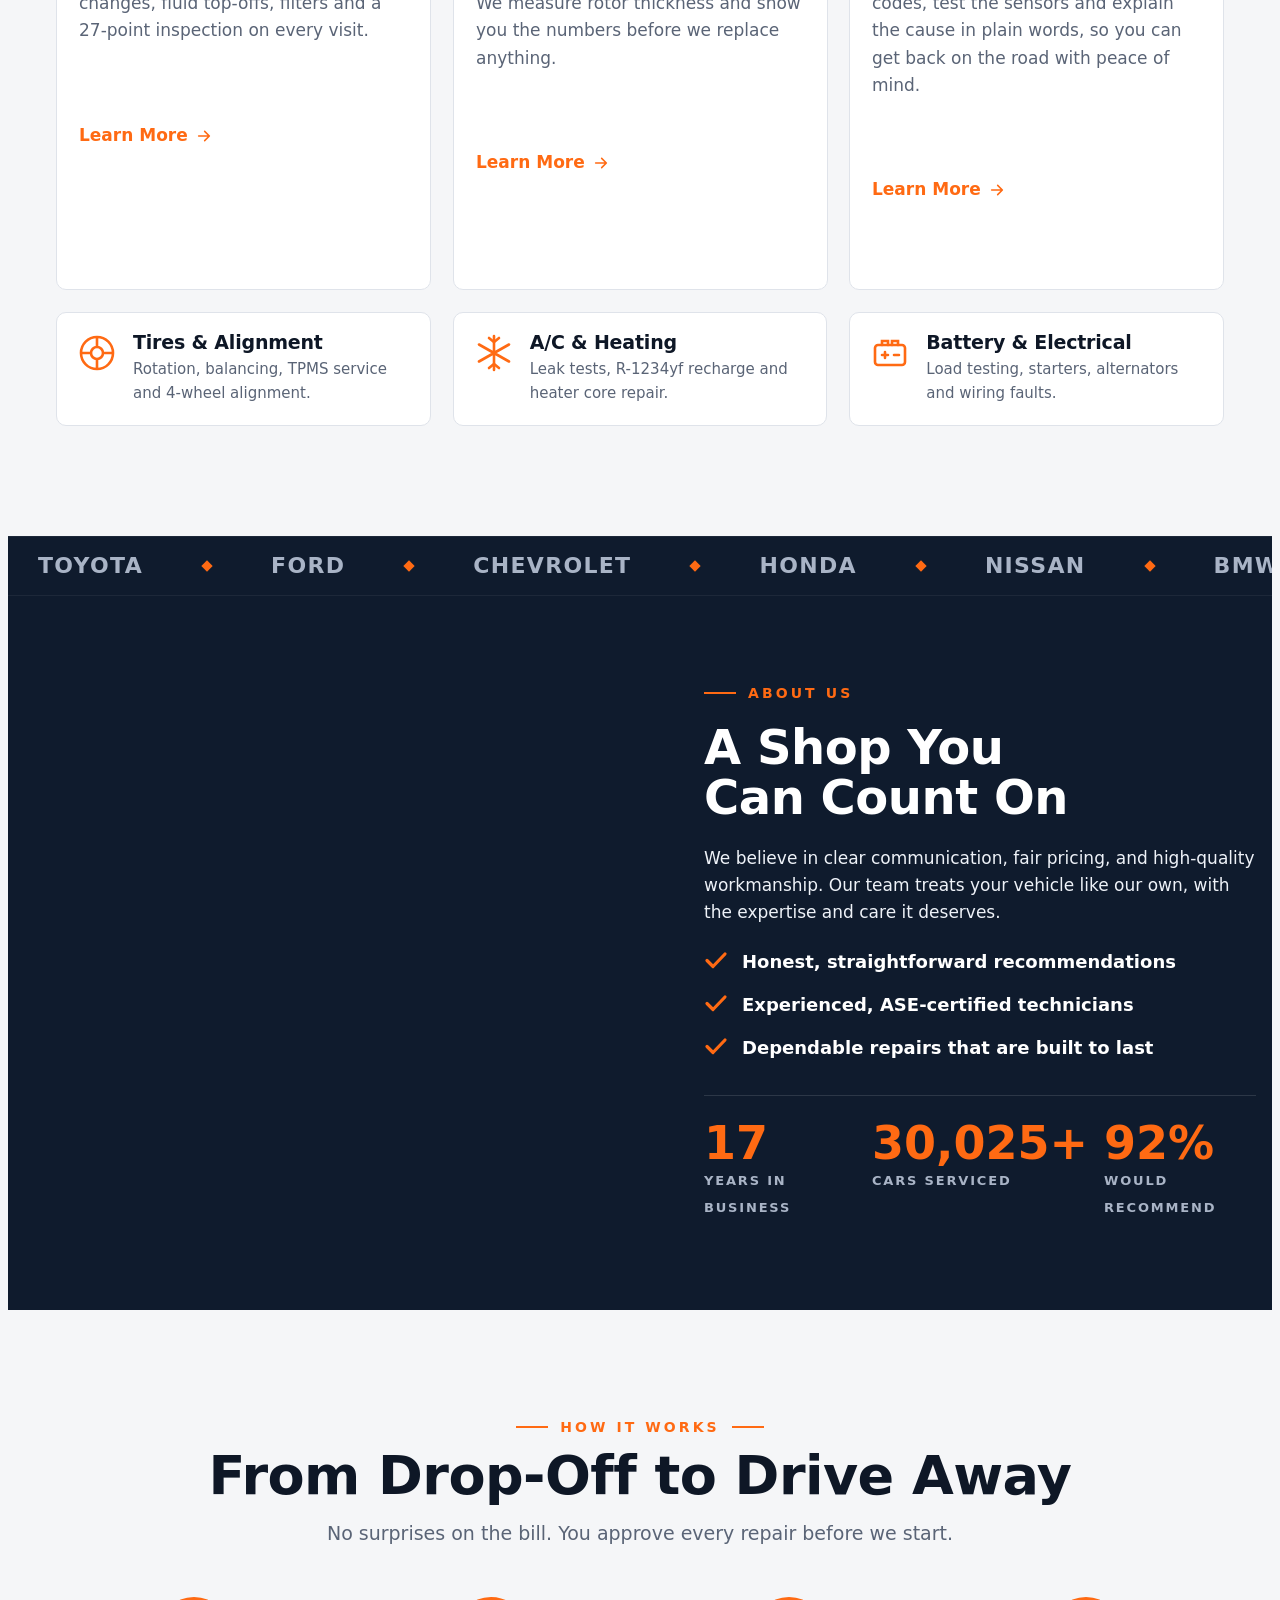
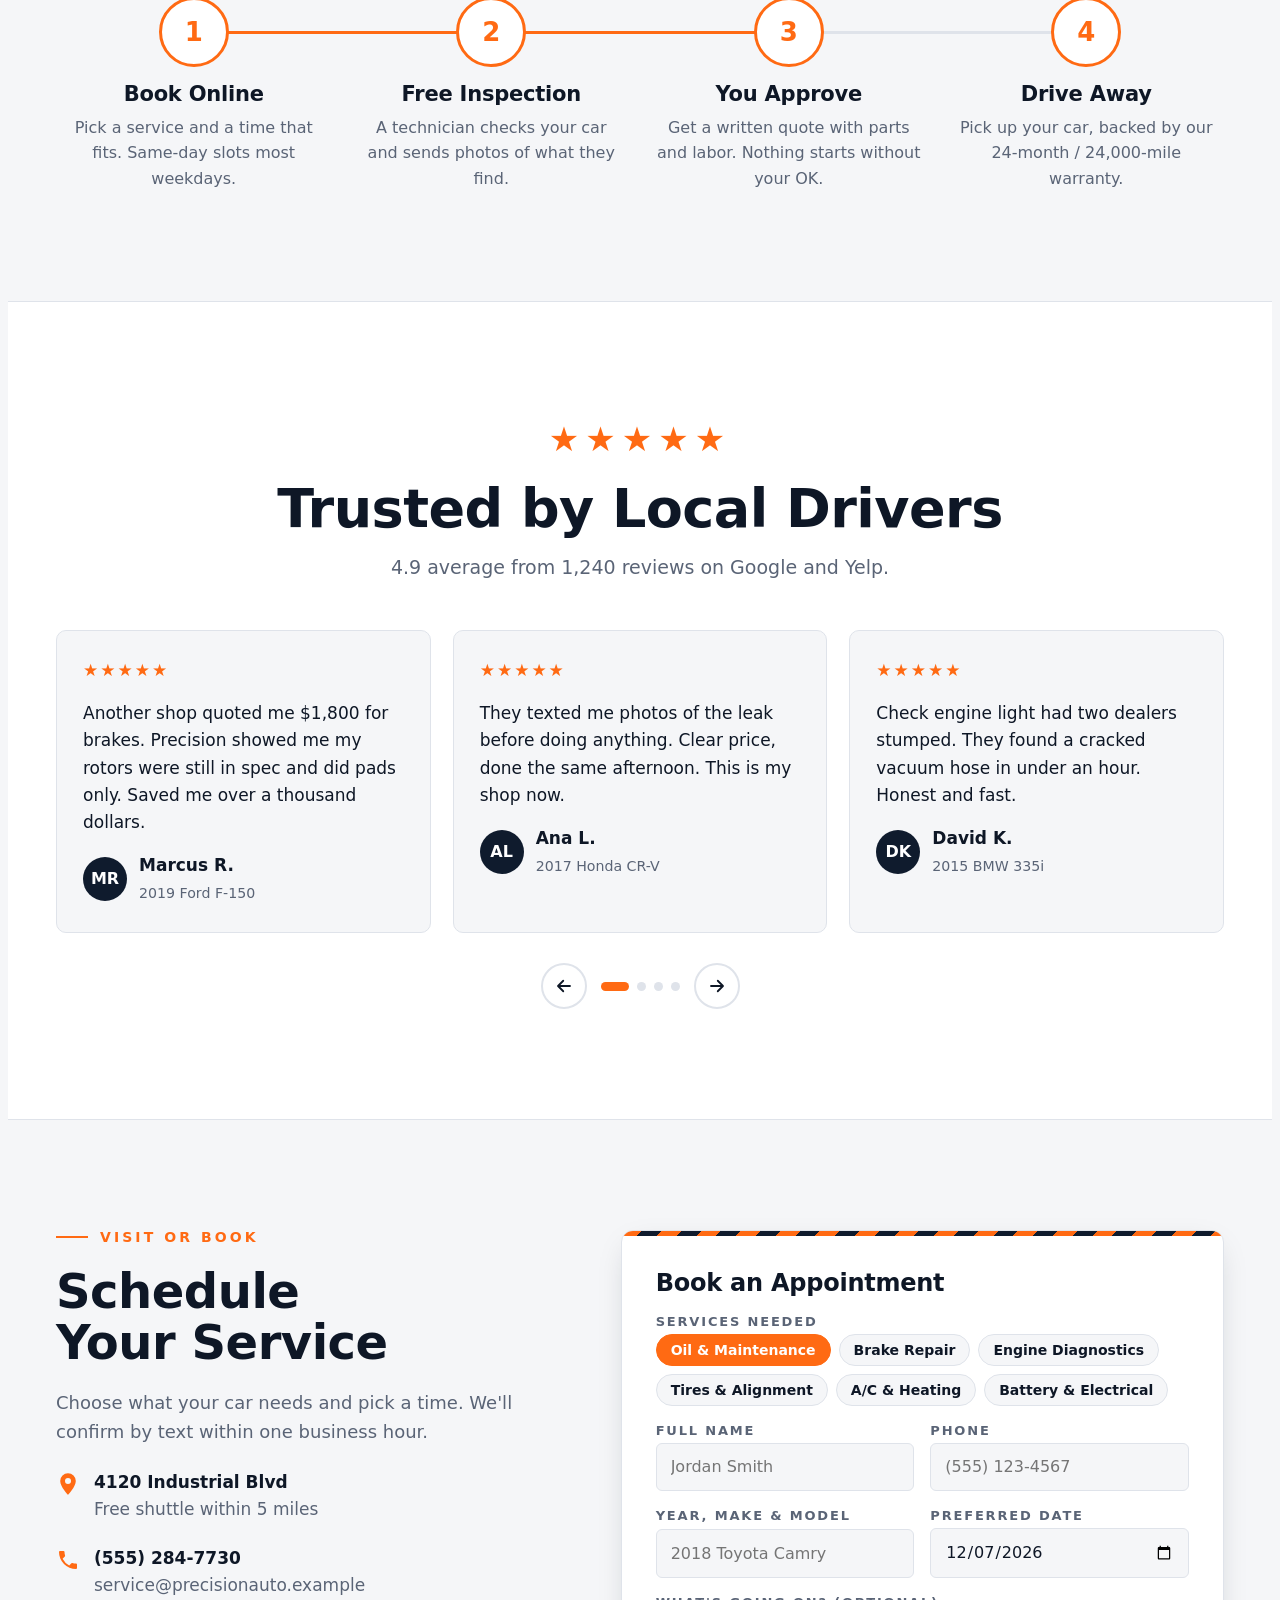
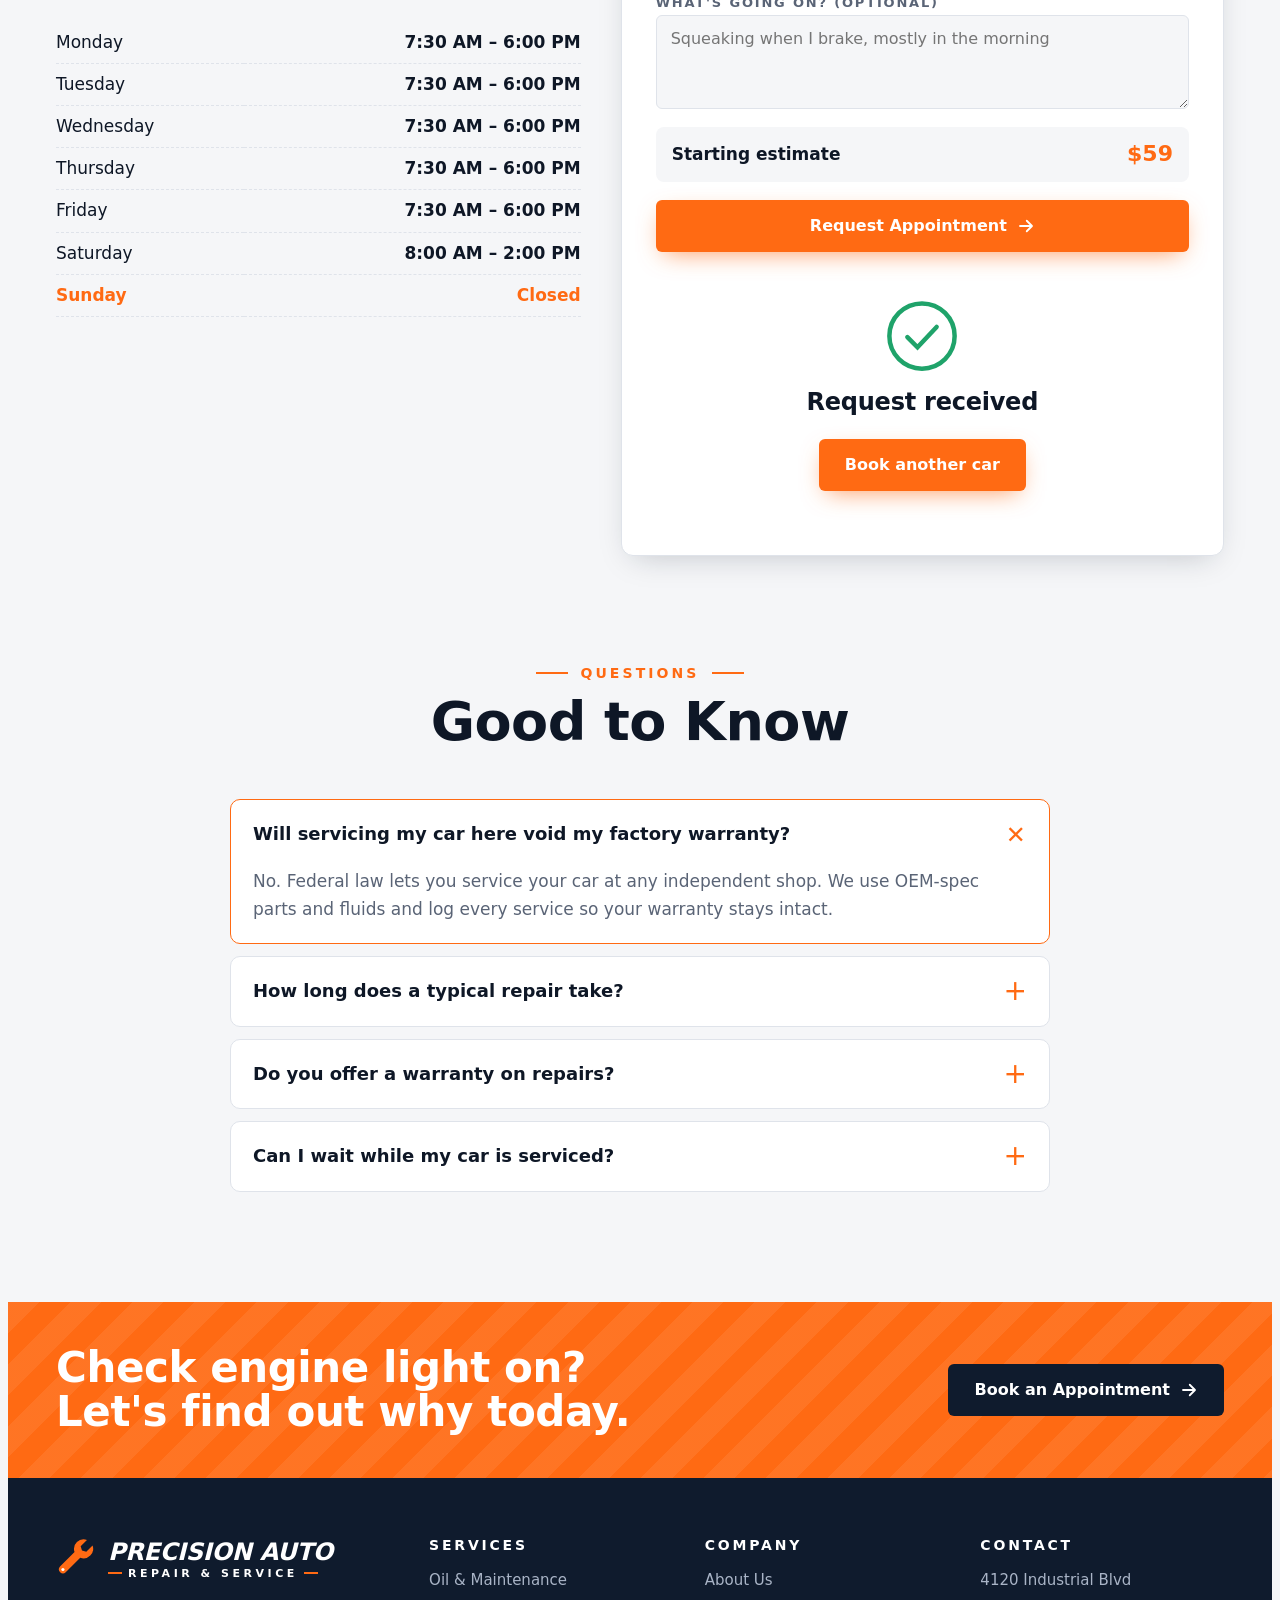
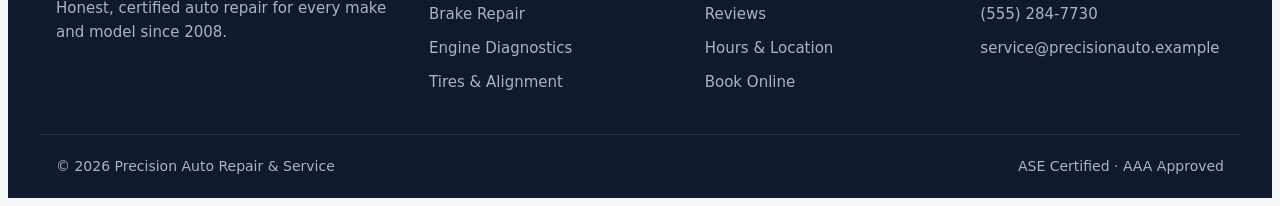
==== commit 60dee97e: "Update index.html" ====
--- a/index.html
+++ b/index.html
@@ -10,7 +10,7 @@
 <link rel="preconnect" href="https://fonts.googleapis.com">
 <link rel="preconnect" href="https://fonts.gstatic.com" crossorigin>
 <link rel="stylesheet" href="https://fonts.googleapis.com/css2?family=Archivo:wdth,wght@100..125,500..900&family=Barlow:wght@400;500;600;700&family=Barlow+Condensed:wght@500;600;700&display=swap">
-<link rel="stylesheet" href="styles.css">
+<link rel="stylesheet" href="css/styles.css">
 </head>
 <body>
 <svg width="0" height="0" style="position:absolute" aria-hidden="true">
@@ -252,6 +252,6 @@
 
 <button class="totop" id="totop" aria-label="Back to top"><svg style="transform:rotate(-90deg)"><use href="#arrow"/></svg></button>
 
-<script src="script.js"></script>
+<script src="js/script.js"></script>
 </body>
 </html>
--- a/css/styles.css
+++ b/css/styles.css
@@ -0,0 +1,270 @@
+/* Layout: dark workshop hero + light service floor, orange "safety paint" accents, alternating navy bands */
+:root{
+  --bg:#f5f6f8; --surface:#ffffff; --ink:#0e1726; --muted:#5a6476; --line:#dfe3ea;
+  --navy:#0f1b2d; --navy-2:#16263d; --on-navy:#eef2f8; --on-navy-muted:#a9b4c6;
+  --accent:#ff6a13; --accent-2:#ff8a3d; --accent-ink:#ffffff; --good:#1fa36a;
+  --shadow:0 10px 30px -12px rgba(15,27,45,.25);
+  --f-display:"Archivo","Arial Black",system-ui,sans-serif;
+  --f-body:"Barlow",system-ui,-apple-system,"Segoe UI",sans-serif;
+  --f-label:"Barlow Condensed","Arial Narrow",system-ui,sans-serif;
+  --gutter-l:max(16px,env(safe-area-inset-left,0px)); --gutter-r:max(16px,env(safe-area-inset-right,0px));
+}
+@media (prefers-color-scheme:dark){:root:not([data-theme="light"]){
+  --bg:#0a111d; --surface:#111b2b; --ink:#eef2f8; --muted:#9aa6ba; --line:#22314a;
+  --navy:#070d17; --navy-2:#0f1a2b; --shadow:0 10px 30px -12px rgba(0,0,0,.6); color-scheme:dark}}
+:root[data-theme="dark"]{
+  --bg:#0a111d; --surface:#111b2b; --ink:#eef2f8; --muted:#9aa6ba; --line:#22314a;
+  --navy:#070d17; --navy-2:#0f1a2b; --shadow:0 10px 30px -12px rgba(0,0,0,.6); color-scheme:dark}
+
+*{box-sizing:border-box}
+html{scroll-behavior:smooth}
+body{background:var(--bg);color:var(--ink);font:400 17px/1.6 var(--f-body);overflow-x:hidden}
+body::before{content:"";position:fixed;inset:0 0 auto;height:env(safe-area-inset-top,0px);z-index:60;background:var(--surface)}
+h1,h2,h3{font-family:var(--f-display);line-height:1.05;margin:0;text-wrap:balance;letter-spacing:-.01em}
+p{margin:0}
+a{color:inherit}
+img{max-width:100%;display:block}
+.wrap{max-width:1200px;margin:0 auto;padding-left:var(--gutter-l);padding-right:var(--gutter-r)}
+.eyebrow{font:600 14px/1 var(--f-label);letter-spacing:.22em;text-transform:uppercase;color:var(--accent);display:inline-flex;align-items:center;gap:12px}
+.eyebrow::before,.eyebrow.center::after{content:"";width:32px;height:2px;background:var(--accent)}
+:focus-visible{outline:3px solid var(--accent);outline-offset:3px;border-radius:4px}
+
+/* Buttons */
+.btn{--h:52px;display:inline-flex;align-items:center;gap:10px;height:var(--h);padding:0 24px;border-radius:6px;font:700 16px/1 var(--f-body);text-decoration:none;border:2px solid transparent;cursor:pointer;position:relative;overflow:hidden;transition:transform .25s,box-shadow .25s,background .25s}
+.btn svg{width:18px;height:18px;transition:transform .25s}
+.btn:hover svg{transform:translateX(4px)}
+.btn-primary{background:var(--accent);color:var(--accent-ink);box-shadow:0 8px 24px -8px rgba(255,106,19,.7)}
+.btn-primary::after{content:"";position:absolute;inset:0;background:linear-gradient(110deg,transparent 30%,rgba(255,255,255,.45) 50%,transparent 70%);transform:translateX(-120%);transition:transform .7s}
+.btn-primary:hover{transform:translateY(-2px);background:var(--accent-2)}
+.btn-primary:hover::after{transform:translateX(120%)}
+.btn-ghost{border-color:rgba(255,255,255,.75);color:#fff;background:rgba(255,255,255,.04)}
+.btn-ghost:hover{background:#fff;color:var(--navy)}
+
+/* Nav */
+header.nav{position:sticky;top:env(safe-area-inset-top,0px);z-index:50;background:color-mix(in srgb,var(--surface) 92%,transparent);backdrop-filter:blur(12px);border-bottom:1px solid var(--line);transition:box-shadow .3s}
+header.nav.scrolled{box-shadow:var(--shadow)}
+.nav-in{display:flex;align-items:center;gap:24px;height:76px}
+.logo{display:flex;align-items:center;gap:10px;text-decoration:none}
+.logo svg{width:42px;height:42px;flex:none;transition:transform .6s cubic-bezier(.5,-.4,.3,1.5)}
+.logo:hover svg{transform:rotate(-35deg)}
+.logo b{display:block;font:900 24px/1 var(--f-display);font-stretch:112%;letter-spacing:-.01em;font-style:italic}
+.logo small{display:flex;align-items:center;gap:6px;font:700 11px/1 var(--f-label);letter-spacing:.32em;margin-top:4px}
+.logo small::before,.logo small::after{content:"";width:14px;height:2px;background:var(--accent)}
+.links{display:flex;gap:30px;margin-left:auto}
+.links a{font-weight:600;text-decoration:none;position:relative;padding:6px 0}
+.links a::after{content:"";position:absolute;left:0;right:0;bottom:0;height:2px;background:var(--accent);transform:scaleX(0);transform-origin:left;transition:transform .3s}
+.links a:hover::after{transform:scaleX(1)}
+.nav .btn{--h:44px;padding:0 18px;font-size:15px}
+.nav-phone{font:600 15px/1 var(--f-body);display:flex;gap:8px;align-items:center;border-left:1px solid var(--line);padding-left:24px;white-space:nowrap}
+.nav-phone svg{width:18px;color:var(--accent)}
+.burger{display:none;margin-left:auto;background:none;border:0;width:44px;height:44px;cursor:pointer;color:var(--ink)}
+.burger span{display:block;width:24px;height:2px;background:currentColor;margin:5px auto;transition:.3s}
+.mobile-menu{display:none}
+@media (max-width:980px){.links,.nav-phone,.nav .btn{display:none}.burger{display:block}
+  .mobile-menu{display:grid;gap:4px;overflow:hidden;max-height:0;transition:max-height .4s ease}
+  .mobile-menu.open{max-height:420px}
+  .mobile-menu a{padding:14px 0;border-top:1px solid var(--line);font-weight:600;text-decoration:none}
+  .mobile-menu .btn{margin:10px 0 18px;justify-content:center}
+  .burger.open span:nth-child(1){transform:translateY(7px) rotate(45deg)}
+  .burger.open span:nth-child(2){opacity:0}
+  .burger.open span:nth-child(3){transform:translateY(-7px) rotate(-45deg)}}
+
+/* Hero */
+.hero{position:relative;background:var(--navy);color:#fff;overflow:hidden;isolation:isolate}
+.hero-img{position:absolute;inset:0 0 0 38%;z-index:-2}
+.hero-img img{width:100%;height:100%;object-fit:cover;animation:kenburns 22s ease-in-out infinite alternate;transform-origin:70% 50%}
+.hero::before{content:"";position:absolute;inset:0;z-index:-1;background:linear-gradient(90deg,var(--navy) 36%,rgba(15,27,45,.85) 50%,rgba(15,27,45,.15) 78%,rgba(15,27,45,.35))}
+.hero-sweep{position:absolute;inset:0;z-index:-1;pointer-events:none;background:linear-gradient(100deg,transparent 40%,rgba(255,150,80,.18) 50%,transparent 60%);transform:translateX(-100%);animation:sweep 7s 1.2s ease-in-out infinite}
+.hero-in{padding-block:clamp(56px,9vw,110px) clamp(48px,7vw,90px);max-width:1200px}
+.hero h1{font-size:clamp(44px,7vw,84px);font-weight:900;font-stretch:105%;max-width:11ch}
+.hero h1 .line{display:block;overflow:hidden;padding-bottom:.06em}
+.hero h1 .line>span{display:block;animation:rise .9s cubic-bezier(.2,.8,.2,1) both}
+.hero h1 .line:nth-child(2)>span{animation-delay:.15s;color:var(--accent)}
+.hero-sub{margin-top:22px;font-size:clamp(18px,2vw,21px);color:var(--on-navy);max-width:34ch;animation:fadeUp .8s .45s both}
+.hero-cta{display:flex;flex-wrap:wrap;gap:16px;margin-top:34px;animation:fadeUp .8s .6s both}
+.hero-tags{display:flex;flex-wrap:wrap;gap:10px 22px;margin-top:38px;font-weight:500;color:var(--on-navy);animation:fadeUp .8s .75s both}
+.hero-tags span{display:flex;align-items:center;gap:8px}
+.hero-tags span::before{content:"";width:7px;height:7px;border-radius:50%;background:var(--accent)}
+.hero-badge{position:absolute;right:max(24px,env(safe-area-inset-right,0px));bottom:28px;display:flex;align-items:center;gap:14px;background:rgba(10,17,29,.72);backdrop-filter:blur(8px);border:1px solid rgba(255,255,255,.12);border-radius:10px;padding:14px 18px;animation:fadeUp .8s 1s both}
+.hero-badge .stars{color:var(--accent);letter-spacing:2px;font-size:18px}
+.hero-badge b{font:800 26px/1 var(--f-display)}
+.hero-badge small{display:block;color:var(--on-navy-muted);font-size:13px}
+@media (max-width:860px){.hero-img{inset:0}.hero::before{background:linear-gradient(180deg,rgba(15,27,45,.7),rgba(15,27,45,.92) 70%)}.hero-badge{position:static;margin-top:32px;width:max-content;max-width:100%}}
+
+/* Trust bar */
+.trust{background:var(--surface);border-bottom:1px solid var(--line)}
+.trust-in{display:grid;grid-template-columns:repeat(4,1fr);padding-block:22px}
+.trust-item{display:flex;align-items:center;justify-content:center;gap:14px;font:700 18px/1.2 var(--f-body);padding:8px 12px}
+.trust-item+.trust-item{border-left:1px solid var(--line)}
+.trust-item svg{width:38px;height:38px;color:var(--accent);flex:none;transition:transform .4s}
+.trust-item:hover svg{transform:scale(1.15) rotate(-8deg)}
+@media (max-width:860px){.trust-in{grid-template-columns:1fr 1fr;gap:8px}.trust-item{justify-content:flex-start}.trust-item+.trust-item{border-left:0}}
+
+/* Sections */
+section{scroll-margin-top:90px}
+.sec{padding-block:clamp(64px,9vw,110px)}
+.sec-head{text-align:center;display:grid;justify-items:center;gap:14px;margin-bottom:48px}
+.sec-head h2{font-size:clamp(34px,4.6vw,54px);font-weight:850}
+.sec-head p{color:var(--muted);font-size:19px;max-width:56ch}
+
+/* Scroll reveal: starts partly visible so the page reads at rest */
+@supports (animation-timeline:view()){
+  .reveal{animation:reveal linear both;animation-timeline:view();animation-range:entry 0% entry 45%}
+}
+@keyframes reveal{from{opacity:.25;transform:translateY(48px) scale(.97)}to{opacity:1;transform:none}}
+
+/* Services */
+.svc-grid{display:grid;grid-template-columns:repeat(3,1fr);gap:22px}
+.svc{background:var(--surface);border:1px solid var(--line);border-radius:10px;overflow:hidden;display:flex;flex-direction:column;transition:transform .35s,box-shadow .35s;transform-style:preserve-3d;will-change:transform}
+.svc:hover{box-shadow:var(--shadow)}
+.svc-img{aspect-ratio:16/8.4;overflow:hidden;position:relative;max-width:100%}
+.svc-img img{width:100%;height:100%;object-fit:cover;transition:transform .8s cubic-bezier(.2,.8,.2,1)}
+.svc:hover .svc-img img{transform:scale(1.09)}
+.svc-img .price{position:absolute;left:14px;top:14px;background:var(--navy);color:#fff;font:700 13px/1 var(--f-label);letter-spacing:.08em;padding:8px 10px;border-radius:4px}
+.svc-body{padding:22px 22px 24px;display:grid;gap:10px;flex:1;align-content:start}
+.svc h3{font-size:26px;font-weight:800}
+.svc p{color:var(--muted)}
+.more{margin-top:6px;color:var(--accent);font-weight:700;text-decoration:none;display:inline-flex;gap:8px;align-items:center}
+.more svg{width:16px;transition:transform .25s}
+.svc:hover .more svg{transform:translateX(5px)}
+.svc-mini{display:grid;grid-template-columns:repeat(3,1fr);gap:22px;margin-top:22px}
+.mini{display:flex;gap:16px;align-items:flex-start;background:var(--surface);border:1px solid var(--line);border-radius:10px;padding:20px;transition:border-color .3s,transform .3s}
+.mini:hover{border-color:var(--accent);transform:translateY(-3px)}
+.mini svg{width:40px;height:40px;flex:none;color:var(--accent)}
+.mini h3{font-size:19px;font-weight:800;margin-bottom:4px}
+.mini p{color:var(--muted);font-size:15px}
+@media (max-width:900px){.svc-grid,.svc-mini{grid-template-columns:1fr}}
+
+/* Brand marquee */
+.marquee{background:var(--navy);color:var(--on-navy-muted);overflow:hidden;border-block:1px solid rgba(255,255,255,.06)}
+.marquee-track{display:flex;width:max-content;animation:marquee 38s linear infinite;padding-block:18px}
+.marquee:hover .marquee-track{animation-play-state:paused}
+.marquee span{font:700 22px/1 var(--f-display);font-stretch:118%;text-transform:uppercase;letter-spacing:.06em;padding:0 30px;display:flex;align-items:center;gap:60px;white-space:nowrap}
+.marquee span::after{content:"";width:8px;height:8px;background:var(--accent);transform:rotate(45deg)}
+
+/* About split */
+.split{display:grid;grid-template-columns:1fr 1fr;background:var(--navy);color:var(--on-navy)}
+.split-img{position:relative;overflow:hidden;min-height:420px}
+.split-img img{position:absolute;inset:0;width:100%;height:115%;object-fit:cover;will-change:transform}
+.split-body{padding-block:clamp(48px,7vw,90px);padding-left:clamp(24px,5vw,72px);padding-right:var(--gutter-r);display:grid;gap:22px;align-content:center;max-width:640px}
+.split-body h2{font-size:clamp(32px,4vw,48px);color:#fff}
+.checks{list-style:none;padding:0;margin:0;display:grid;gap:14px}
+.checks li{display:flex;gap:14px;font-weight:600;font-size:18px;color:#fff}
+.checks svg{width:24px;height:24px;color:var(--accent);flex:none}
+.stats{display:grid;grid-template-columns:repeat(3,1fr);gap:16px;margin-top:10px;border-top:1px solid rgba(255,255,255,.12);padding-top:24px}
+.stat b{display:block;font:900 clamp(34px,4vw,46px)/1 var(--f-display);color:var(--accent);font-variant-numeric:tabular-nums}
+.stat small{font:600 13px/1.3 var(--f-label);letter-spacing:.14em;text-transform:uppercase;color:var(--on-navy-muted)}
+@media (max-width:860px){.split{grid-template-columns:1fr}.split-body{padding-left:var(--gutter-l)}}
+
+/* Process */
+.steps{display:grid;grid-template-columns:repeat(4,1fr);gap:22px;position:relative;counter-reset:s}
+.steps::before{content:"";position:absolute;top:34px;left:12%;right:12%;height:3px;background:linear-gradient(90deg,var(--accent) var(--p,0%),var(--line) var(--p,0%));transition:--p 1s}
+.step{text-align:center;display:grid;justify-items:center;gap:10px;position:relative}
+.step-num{width:70px;height:70px;border-radius:50%;background:var(--surface);border:3px solid var(--accent);display:grid;place-items:center;font:900 26px/1 var(--f-display);color:var(--accent);transition:background .3s,color .3s,transform .3s}
+.step:hover .step-num{background:var(--accent);color:#fff;transform:scale(1.08)}
+.step h3{font-size:21px;font-weight:800;margin-top:6px}
+.step p{color:var(--muted);font-size:16px;max-width:26ch}
+@media (max-width:860px){.steps{grid-template-columns:1fr 1fr}.steps::before{display:none}}
+@media (max-width:480px){.steps{grid-template-columns:1fr}}
+
+/* Reviews */
+.reviews{background:var(--surface);border-block:1px solid var(--line)}
+.stars-big{color:var(--accent);font-size:34px;letter-spacing:6px}
+.rv-viewport{overflow:hidden}
+.rv-track{display:flex;gap:22px;transition:transform .7s cubic-bezier(.6,0,.2,1)}
+.rv{flex:0 0 calc((100% - 44px)/3);background:var(--bg);border:1px solid var(--line);border-radius:10px;padding:26px;display:grid;gap:16px;align-content:start;min-width:0}
+.rv .q{font-size:17px}
+.rv .who{display:flex;align-items:center;gap:12px;margin-top:auto}
+.rv .av{width:44px;height:44px;border-radius:50%;background:var(--navy);color:#fff;display:grid;place-items:center;font:800 16px/1 var(--f-display)}
+.rv .who b{display:block}
+.rv .who small{color:var(--muted)}
+.rv .s{color:var(--accent);letter-spacing:2px}
+.rv-ctrl{display:flex;justify-content:center;align-items:center;gap:14px;margin-top:30px}
+.rv-ctrl button{width:46px;height:46px;border-radius:50%;border:2px solid var(--line);background:var(--surface);color:var(--ink);cursor:pointer;display:grid;place-items:center;transition:.25s}
+.rv-ctrl button:hover{border-color:var(--accent);color:var(--accent)}
+.rv-ctrl svg{width:18px}
+.dots{display:flex;gap:8px}
+.dots i{width:9px;height:9px;border-radius:9px;background:var(--line);transition:.3s;cursor:pointer}
+.dots i.on{width:28px;background:var(--accent)}
+@media (max-width:900px){.rv{flex-basis:calc((100% - 22px)/2)}}
+@media (max-width:600px){.rv{flex-basis:100%}}
+
+/* Booking */
+.book{display:grid;grid-template-columns:1fr 1.15fr;gap:40px;align-items:start}
+.book-info{display:grid;gap:22px}
+.book-info h2{font-size:clamp(32px,4vw,48px)}
+.book-info>p{color:var(--muted);font-size:18px}
+.info-row{display:flex;gap:14px;align-items:flex-start}
+.info-row svg{width:24px;height:24px;color:var(--accent);flex:none;margin-top:3px}
+.info-row b{display:block}
+.info-row span{color:var(--muted)}
+.hours{width:100%;border-collapse:collapse;font-variant-numeric:tabular-nums}
+.hours td{padding:7px 0;border-bottom:1px dashed var(--line)}
+.hours td:last-child{text-align:right;font-weight:600}
+.hours tr.today td{color:var(--accent);font-weight:700}
+.form{background:var(--surface);border:1px solid var(--line);border-radius:12px;padding:clamp(22px,3vw,34px);box-shadow:var(--shadow);display:grid;gap:18px;position:relative;overflow:hidden}
+.form::before{content:"";position:absolute;inset:0 0 auto;height:5px;background:repeating-linear-gradient(135deg,var(--accent) 0 14px,var(--navy) 14px 28px)}
+.form h3{font-size:24px;margin-top:6px}
+.row2{display:grid;grid-template-columns:1fr 1fr;gap:16px}
+@media (max-width:560px){.row2{grid-template-columns:1fr}}
+.field{display:grid;gap:6px;min-width:0}
+.field label{font:600 13px/1 var(--f-label);letter-spacing:.14em;text-transform:uppercase;color:var(--muted)}
+.field input,.field select,.field textarea{font:500 16px/1.4 var(--f-body);color:var(--ink);background:var(--bg);border:1.5px solid var(--line);border-radius:6px;padding:12px 14px;width:100%;transition:border-color .2s,box-shadow .2s}
+.field input:focus,.field select:focus,.field textarea:focus{outline:none;border-color:var(--accent);box-shadow:0 0 0 4px color-mix(in srgb,var(--accent) 20%,transparent)}
+.field.err input,.field.err select{border-color:#e0453a}
+.chips{display:flex;flex-wrap:wrap;gap:8px}
+.chip{border:1.5px solid var(--line);background:var(--bg);border-radius:30px;padding:8px 14px;font:600 14px/1 var(--f-body);cursor:pointer;color:var(--ink);transition:.2s}
+.chip[aria-pressed="true"]{background:var(--accent);border-color:var(--accent);color:#fff}
+.estimate{display:flex;justify-content:space-between;align-items:center;background:var(--bg);border-radius:8px;padding:14px 16px;font-weight:600}
+.estimate b{font:800 22px/1 var(--f-display);color:var(--accent);font-variant-numeric:tabular-nums}
+.form .btn{justify-content:center;width:100%}
+.done{text-align:center;display:grid;gap:12px;justify-items:center;padding:30px 0}
+.done svg{width:72px;height:72px;color:var(--good)}
+.done svg circle{stroke-dasharray:190;stroke-dashoffset:190;animation:draw .7s forwards}
+.done svg path{stroke-dasharray:50;stroke-dashoffset:50;animation:draw .4s .6s forwards}
+@media (max-width:900px){.book{grid-template-columns:1fr}}
+
+/* FAQ */
+.faq{max-width:820px;margin:0 auto;display:grid;gap:12px}
+.faq details{background:var(--surface);border:1px solid var(--line);border-radius:10px;padding:0 22px;transition:border-color .3s}
+.faq details[open]{border-color:var(--accent)}
+.faq summary{list-style:none;cursor:pointer;padding:20px 0;font-weight:700;font-size:18px;display:flex;justify-content:space-between;gap:16px}
+.faq summary::-webkit-details-marker{display:none}
+.faq summary::after{content:"+";font:400 28px/1 var(--f-body);color:var(--accent);transition:transform .3s}
+.faq details[open] summary::after{transform:rotate(45deg)}
+.faq details p{color:var(--muted);padding-bottom:20px;animation:fadeUp .4s}
+
+/* CTA band */
+.cta-band{background:var(--accent);color:#fff;position:relative;overflow:hidden}
+.cta-band::before{content:"";position:absolute;inset:0;background:repeating-linear-gradient(135deg,rgba(255,255,255,.07) 0 22px,transparent 22px 44px);animation:stripes 3s linear infinite}
+.cta-in{position:relative;display:flex;flex-wrap:wrap;gap:24px;align-items:center;justify-content:space-between;padding-block:44px}
+.cta-in h2{font-size:clamp(28px,3.6vw,42px);max-width:20ch}
+.cta-in .btn{background:var(--navy);color:#fff}
+.cta-in .btn:hover{transform:translateY(-2px)}
+
+/* Footer */
+footer{background:var(--navy);color:var(--on-navy-muted);font-size:15px}
+.foot{display:grid;grid-template-columns:1.4fr 1fr 1fr 1fr;gap:32px;padding-block:60px 40px}
+.foot h4{color:#fff;font:700 14px/1 var(--f-label);letter-spacing:.2em;text-transform:uppercase;margin:0 0 16px}
+.foot ul{list-style:none;padding:0;margin:0;display:grid;gap:10px}
+.foot a{text-decoration:none}
+.foot a:hover{color:var(--accent)}
+.foot .logo{color:#fff;margin-bottom:16px}
+.copy{border-top:1px solid rgba(255,255,255,.1);padding-block:20px;display:flex;flex-wrap:wrap;justify-content:space-between;gap:10px;font-size:14px}
+@media (max-width:860px){.foot{grid-template-columns:1fr 1fr}}
+@media (max-width:480px){.foot{grid-template-columns:1fr}}
+
+/* Back to top */
+.totop{position:fixed;right:calc(20px + env(safe-area-inset-right,0px));bottom:calc(20px + env(safe-area-inset-bottom,0px));width:50px;height:50px;border-radius:50%;background:var(--accent);color:#fff;border:0;cursor:pointer;display:grid;place-items:center;box-shadow:0 8px 20px -6px rgba(255,106,19,.8);opacity:0;transform:translateY(20px);pointer-events:none;transition:.35s;z-index:40}
+.totop.show{opacity:1;transform:none;pointer-events:auto}
+.totop svg{width:20px}
+.progress{position:fixed;left:0;top:env(safe-area-inset-top,0px);height:3px;background:var(--accent);z-index:61;width:100%;transform-origin:left;transform:scaleX(0)}
+
+@keyframes rise{from{transform:translateY(105%)}to{transform:none}}
+@keyframes fadeUp{from{opacity:0;transform:translateY(20px)}to{opacity:1;transform:none}}
+@keyframes kenburns{from{transform:scale(1)}to{transform:scale(1.12) translateX(-2%)}}
+@keyframes sweep{0%{transform:translateX(-100%)}40%,100%{transform:translateX(100%)}}
+@keyframes marquee{to{transform:translateX(-50%)}}
+@keyframes stripes{to{background-position:62px 0}}
+@keyframes draw{to{stroke-dashoffset:0}}
+@media (prefers-reduced-motion:reduce){*,*::before,*::after{animation:none!important;transition:none!important}html{scroll-behavior:auto}}
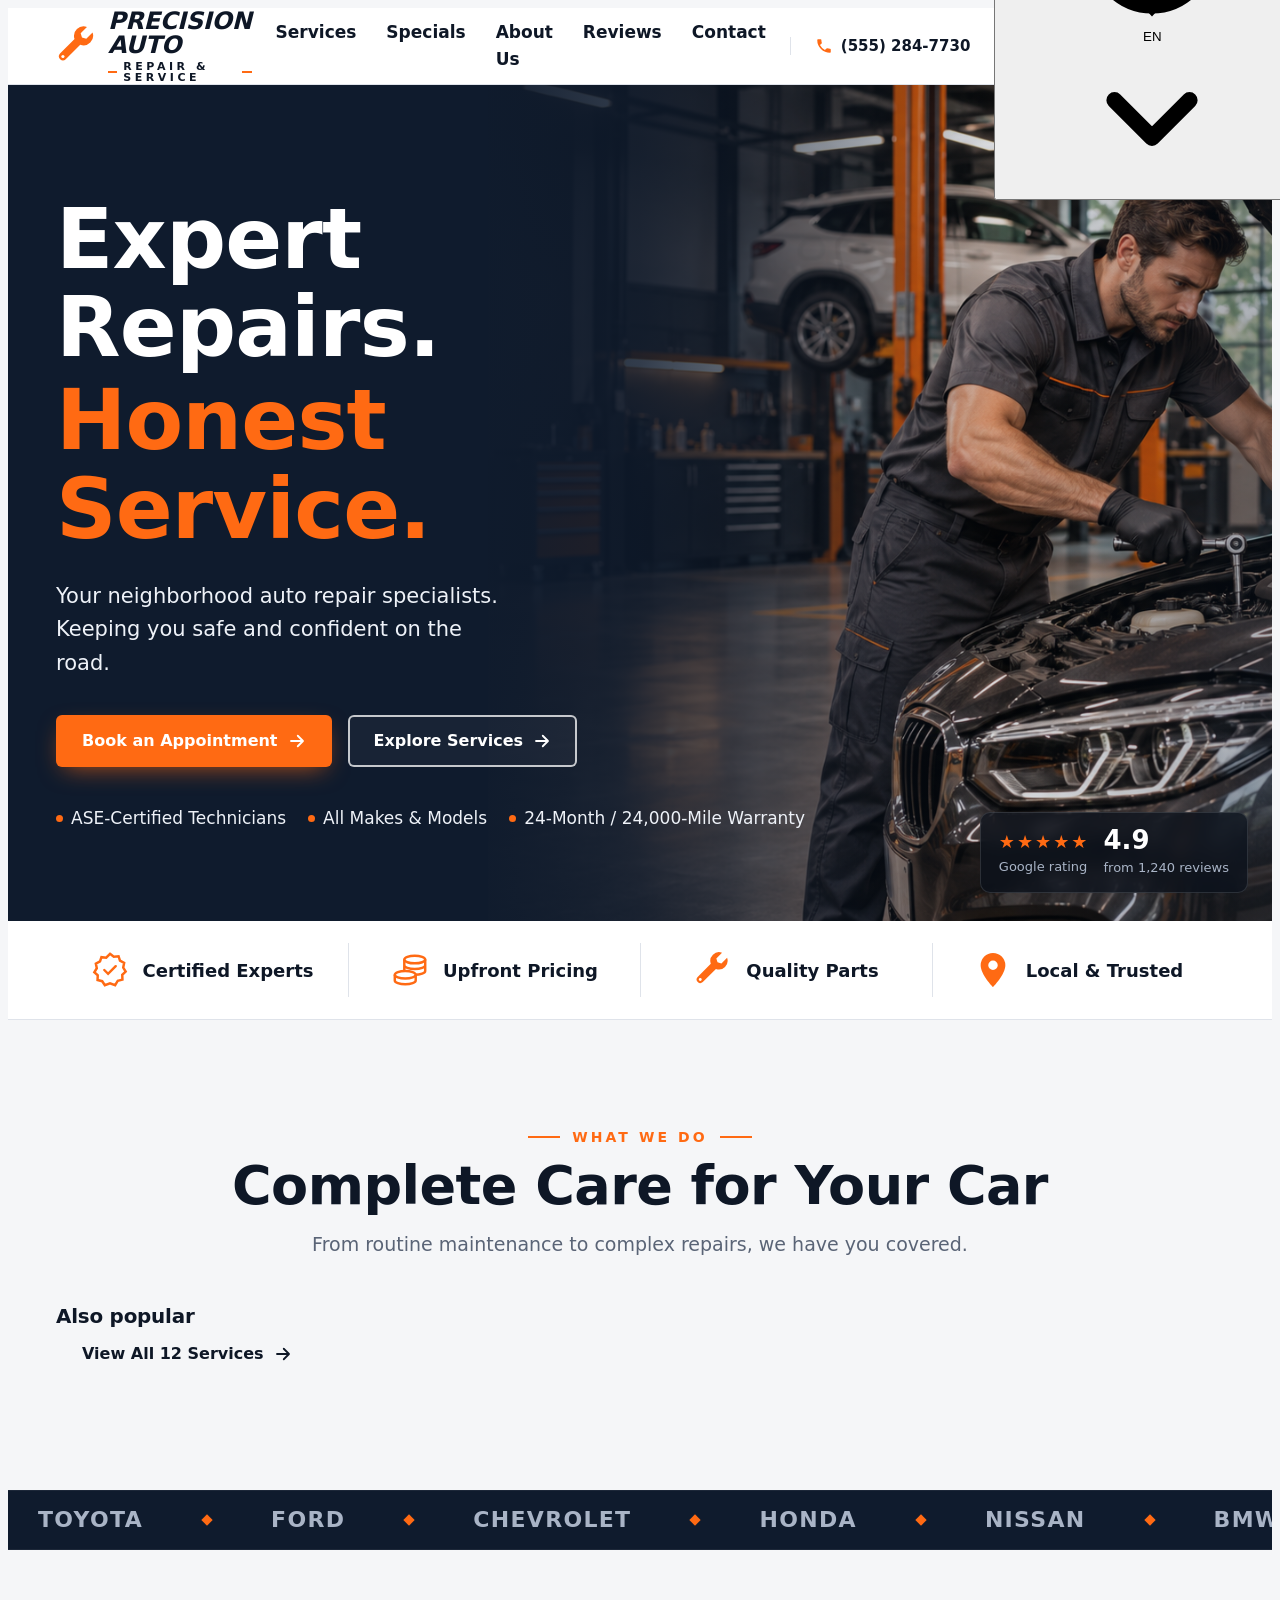
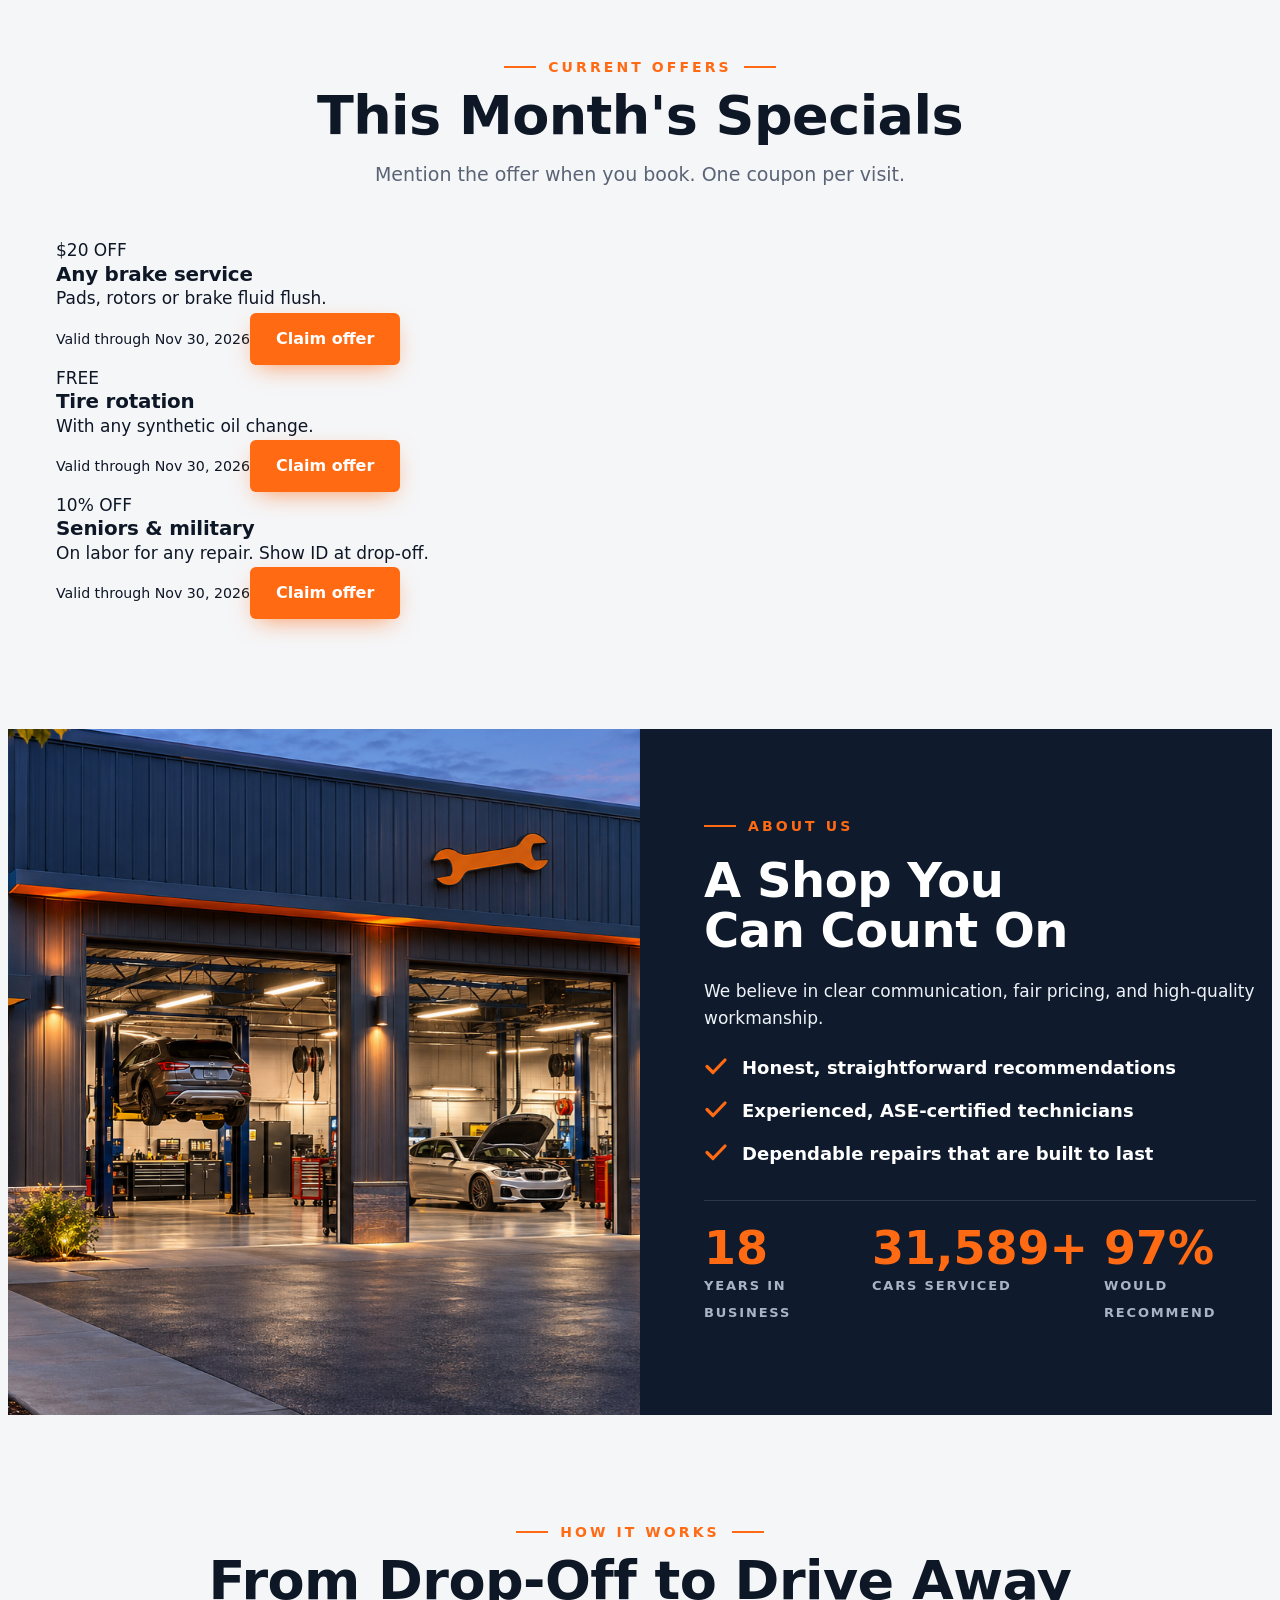
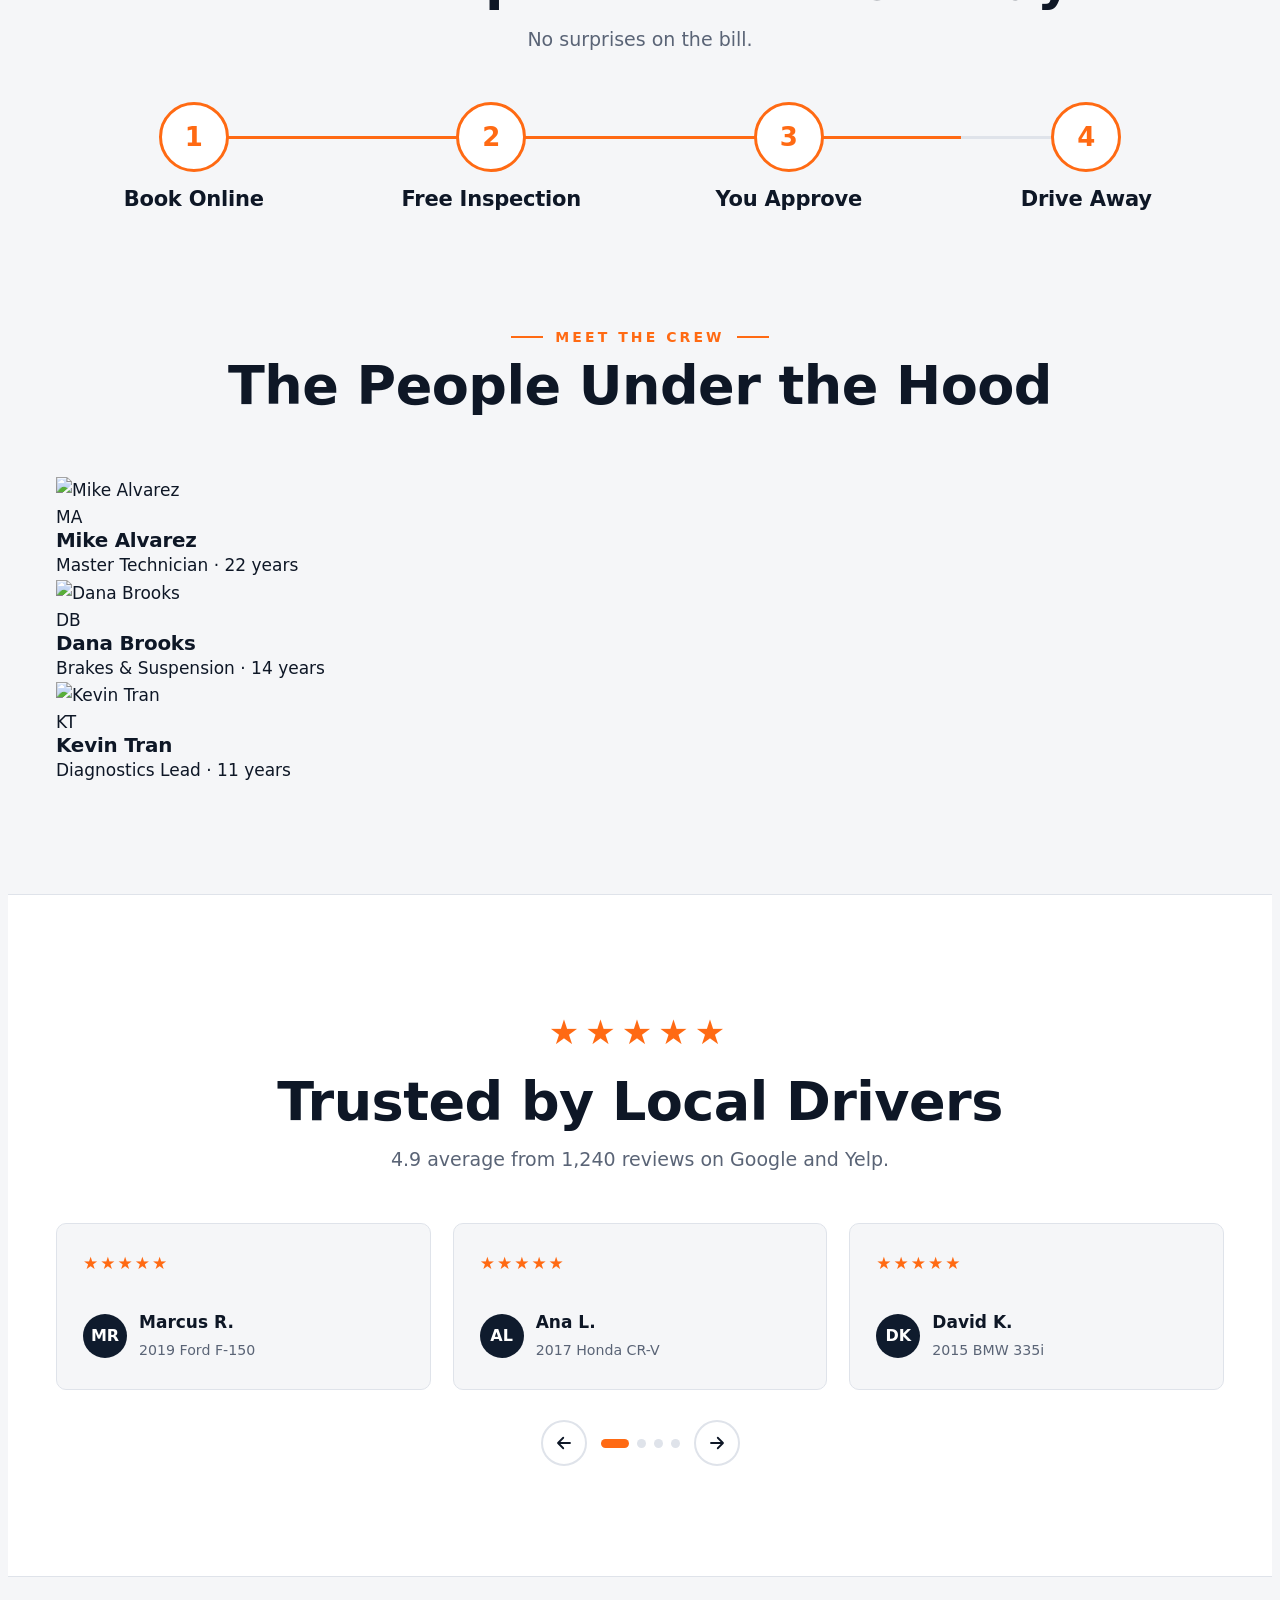
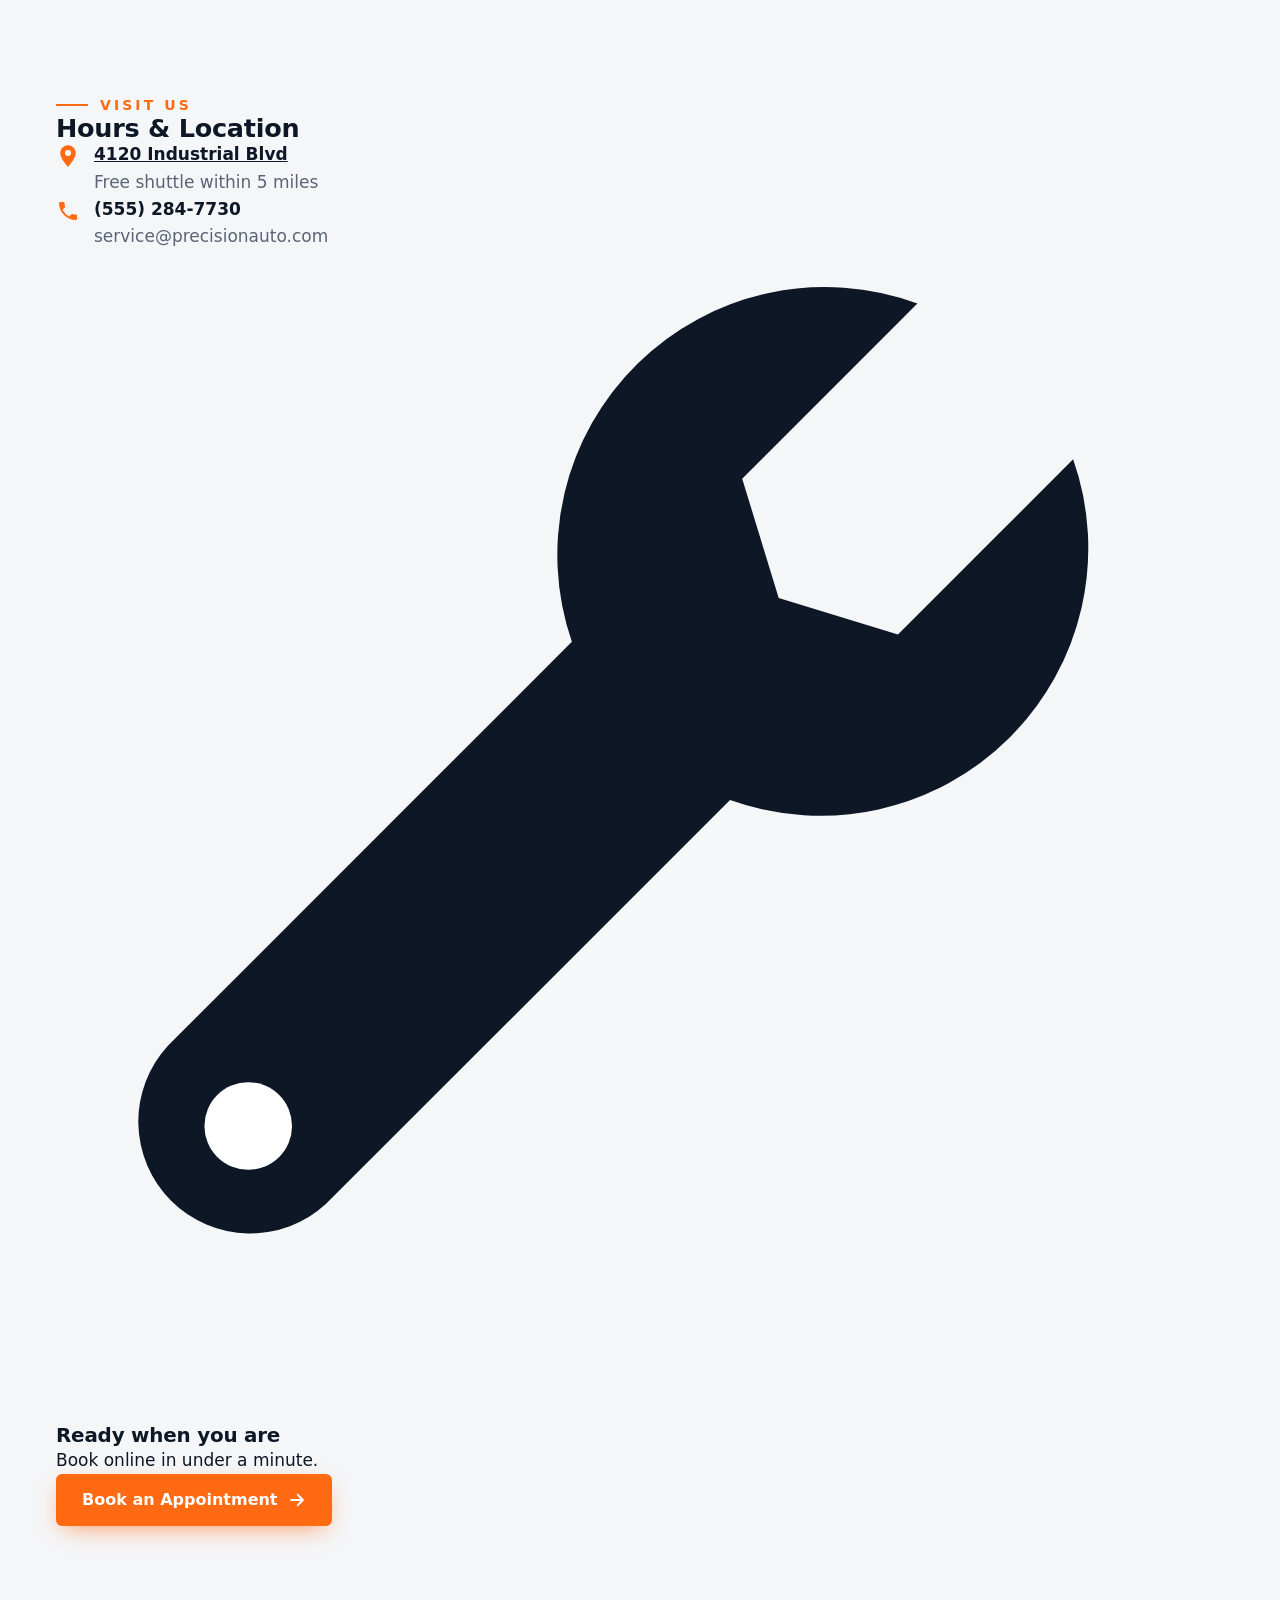
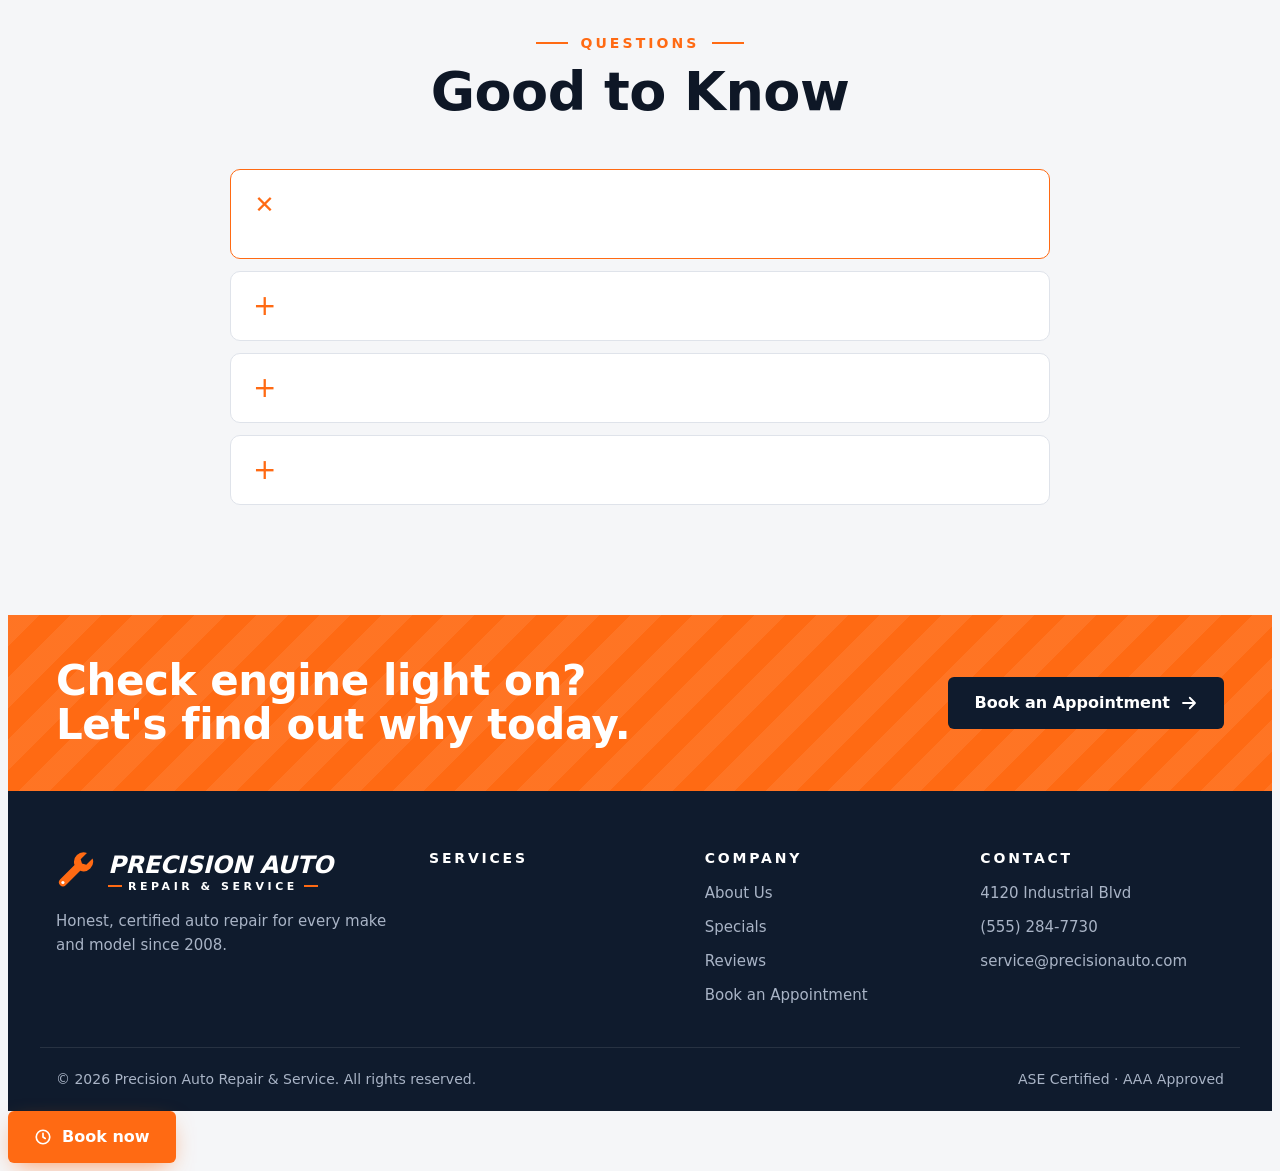
==== commit ee204283: "Update index.html" ====
--- a/index.html
+++ b/index.html
@@ -12,11 +12,18 @@
 <link rel="stylesheet" href="https://fonts.googleapis.com/css2?family=Archivo:wdth,wght@100..125,500..900&family=Barlow:wght@400;500;600;700&family=Barlow+Condensed:wght@500;600;700&display=swap">
 <link rel="stylesheet" href="css/styles.css">
 </head>
-<body>
+<body data-page="home">
 <svg width="0" height="0" style="position:absolute" aria-hidden="true">
   <symbol id="arrow" viewBox="0 0 24 24"><path d="M4 12h15m-6-7 7 7-7 7" fill="none" stroke="currentColor" stroke-width="2.4" stroke-linecap="round" stroke-linejoin="round"/></symbol>
   <symbol id="check" viewBox="0 0 24 24"><path d="m3 12.5 6 6L21 6" fill="none" stroke="currentColor" stroke-width="3.2" stroke-linecap="round" stroke-linejoin="round"/></symbol>
   <symbol id="wrench" viewBox="0 0 48 48"><path fill="currentColor" d="M41.8 8.6 34.6 15.8l-4.9-1.5-1.5-4.9 7.2-7.2A11 11 0 0 0 21.2 16.1L4.6 32.7a4.6 4.6 0 0 0 6.5 6.5l16.6-16.6A11 11 0 0 0 41.8 8.6Z"/><circle cx="7.9" cy="36" r="1.8" fill="#fff"/></symbol>
+  <symbol id="clock" viewBox="0 0 24 24"><circle cx="12" cy="12" r="9" fill="none" stroke="currentColor" stroke-width="2.2"/><path d="M12 7v5l3 2" fill="none" stroke="currentColor" stroke-width="2.2" stroke-linecap="round"/></symbol>
+  <symbol id="plus" viewBox="0 0 24 24"><path d="M12 5v14M5 12h14" fill="none" stroke="currentColor" stroke-width="2.6" stroke-linecap="round"/></symbol>
+  <symbol id="phone" viewBox="0 0 24 24"><path fill="currentColor" d="M6.6 10.8a15.1 15.1 0 0 0 6.6 6.6l2.2-2.2a1 1 0 0 1 1-.25 11.4 11.4 0 0 0 3.6.57 1 1 0 0 1 1 1V20a1 1 0 0 1-1 1A17 17 0 0 1 3 4a1 1 0 0 1 1-1h3.5a1 1 0 0 1 1 1c0 1.25.2 2.45.57 3.57a1 1 0 0 1-.25 1Z"/></symbol>
+  <symbol id="pin" viewBox="0 0 40 40"><path fill="currentColor" d="M20 2a13 13 0 0 0-13 13c0 9.7 13 23 13 23s13-13.3 13-23A13 13 0 0 0 20 2Zm0 18a5 5 0 1 1 0-10 5 5 0 0 1 0 10Z"/></symbol>
+  <symbol id="globe" viewBox="0 0 24 24"><g fill="none" stroke="currentColor" stroke-width="2"><circle cx="12" cy="12" r="9"/><path d="M3 12h18M12 3c2.6 2.8 3.8 5.8 3.8 9s-1.2 6.2-3.8 9c-2.6-2.8-3.8-5.8-3.8-9S9.4 5.8 12 3Z"/></g></symbol>
+  <symbol id="caret" viewBox="0 0 24 24"><path d="m6 9 6 6 6-6" fill="none" stroke="currentColor" stroke-width="2.6" stroke-linecap="round" stroke-linejoin="round"/></symbol>
+  <symbol id="search" viewBox="0 0 24 24"><g fill="none" stroke="currentColor" stroke-width="2.4" stroke-linecap="round"><circle cx="11" cy="11" r="7"/><path d="m20 20-4-4"/></g></symbol>
 </svg>
 
 <div class="progress" id="progress"></div>
@@ -24,20 +31,34 @@
 <header class="nav" id="nav">
   <div class="wrap">
     <div class="nav-in">
-      <a class="logo" href="#top" aria-label="Precision Auto home">
+      <a class="logo" href="index.html" aria-label="Precision Auto home">
         <svg viewBox="0 0 48 48" style="color:var(--accent)"><use href="#wrench"/></svg>
         <span><b>PRECISION AUTO</b><small>REPAIR &amp; SERVICE</small></span>
       </a>
       <nav class="links" aria-label="Main">
-        <a href="#services">Services</a><a href="#about">About Us</a><a href="#reviews">Reviews</a><a href="#contact">Contact</a>
+        <a href="services.html" data-i18n="nav.services">Services</a>
+        <a href="#specials" data-i18n="nav.specials">Specials</a>
+        <a href="#about" data-i18n="nav.about">About Us</a>
+        <a href="#reviews" data-i18n="nav.reviews">Reviews</a>
+        <a href="#contact" data-i18n="nav.contact">Contact</a>
       </nav>
-      <span class="nav-phone"><svg viewBox="0 0 24 24"><path fill="currentColor" d="M6.6 10.8a15.1 15.1 0 0 0 6.6 6.6l2.2-2.2a1 1 0 0 1 1-.25 11.4 11.4 0 0 0 3.6.57 1 1 0 0 1 1 1V20a1 1 0 0 1-1 1A17 17 0 0 1 3 4a1 1 0 0 1 1-1h3.5a1 1 0 0 1 1 1c0 1.25.2 2.45.57 3.57a1 1 0 0 1-.25 1Z"/></svg>(555) 284-7730</span>
-      <a class="btn btn-primary" href="#book">Book an Appointment</a>
+      <span class="nav-phone"><svg viewBox="0 0 24 24"><use href="#phone"/></svg>(555) 284-7730</span>
+      <div class="lang">
+        <button class="lang-btn" id="langBtn" aria-haspopup="listbox" aria-expanded="false" data-i18n-aria="nav.lang" aria-label="Language">
+          <svg><use href="#globe"/></svg><span id="langCur">EN</span><svg class="caret"><use href="#caret"/></svg>
+        </button>
+        <ul class="lang-menu" id="langMenu" role="listbox"></ul>
+      </div>
+      <a class="btn btn-primary" href="#book" data-book data-i18n="nav.book">Book an Appointment</a>
       <button class="burger" id="burger" aria-label="Open menu" aria-expanded="false"><span></span><span></span><span></span></button>
     </div>
     <div class="mobile-menu" id="mmenu">
-      <a href="#services">Services</a><a href="#about">About Us</a><a href="#reviews">Reviews</a><a href="#contact">Contact</a>
-      <a class="btn btn-primary" href="#book">Book an Appointment</a>
+      <a href="services.html" data-i18n="nav.services">Services</a>
+        <a href="#specials" data-i18n="nav.specials">Specials</a>
+        <a href="#about" data-i18n="nav.about">About Us</a>
+        <a href="#reviews" data-i18n="nav.reviews">Reviews</a>
+        <a href="#contact" data-i18n="nav.contact">Contact</a>
+      <a class="btn btn-primary" href="#book" data-book data-i18n="nav.book">Book an Appointment</a>
     </div>
   </div>
 </header>
@@ -45,58 +66,41 @@
 <main id="top">
   <section class="hero">
     <!-- IMAGE: big top photo. Replace images/hero.jpg (best size: 1600x1000, landscape) -->
-    <div class="hero-img" id="heroImg"><img src="images/hero.jpg" alt="Technician working under the hood of a dark grey sports sedan in the Precision Auto shop"></div>
+    <div class="hero-img" id="heroImg"><img src="images/hero.jpg" alt="Technician working under the hood of a car"></div>
     <div class="hero-sweep"></div>
     <div class="wrap hero-in">
-      <h1><span class="line"><span>Expert Repairs.</span></span><span class="line"><span>Honest Service.</span></span></h1>
-      <p class="hero-sub">Your neighborhood auto repair specialists. Keeping you safe and confident on the road.</p>
+      <h1><span class="line"><span data-i18n="hero.l1">Expert Repairs.</span></span><span class="line"><span data-i18n="hero.l2">Honest Service.</span></span></h1>
+      <p class="hero-sub" data-i18n="hero.sub">Your neighborhood auto repair specialists. Keeping you safe and confident on the road.</p>
       <div class="hero-cta">
-        <a class="btn btn-primary" href="#book">Book an Appointment <svg><use href="#arrow"/></svg></a>
-        <a class="btn btn-ghost" href="#services">Explore Services <svg><use href="#arrow"/></svg></a>
-      </div>
-      <div class="hero-tags"><span>ASE-Certified Technicians</span><span>All Makes &amp; Models</span><span>24-Month / 24,000-Mile Warranty</span></div>
-    </div>
-    <div class="hero-badge"><div><div class="stars">★★★★★</div><small>Google rating</small></div><div><b>4.9</b><small>from 1,240 reviews</small></div></div>
+        <a class="btn btn-primary" href="#book" data-book><span data-i18n="hero.book">Book an Appointment</span> <svg><use href="#arrow"/></svg></a>
+        <a class="btn btn-ghost" href="services.html"><span data-i18n="hero.explore">Explore Services</span> <svg><use href="#arrow"/></svg></a>
+      </div>
+      <div class="hero-tags"><span data-i18n="hero.tag1">ASE-Certified Technicians</span><span data-i18n="hero.tag2">All Makes &amp; Models</span><span data-i18n="hero.tag3">24-Month / 24,000-Mile Warranty</span></div>
+    </div>
+    <div class="hero-badge"><div><div class="stars">★★★★★</div><small data-i18n="hero.rating">Google rating</small></div><div><b>4.9</b><small data-i18n="hero.reviews">from 1,240 reviews</small></div></div>
   </section>
 
   <div class="trust">
     <div class="wrap trust-in">
-      <div class="trust-item"><svg viewBox="0 0 40 40" fill="none" stroke="currentColor" stroke-width="2.6"><path d="M20 3l4 3 5-.5 1.5 4.7 4.4 2.3-1 4.9 2.6 4.3-3.6 3.4.2 5-4.9 1.2L25.4 36 20 34l-5.4 2-2.8-4.2-4.9-1.2.2-5L3.5 22.4l2.6-4.3-1-4.9 4.4-2.3L11 6.5l5 .5Z"/><path d="m14 20 4 4 8-8" stroke-linecap="round"/></svg>Certified Experts</div>
-      <div class="trust-item"><svg viewBox="0 0 40 40" fill="none" stroke="currentColor" stroke-width="2.6"><ellipse cx="25" cy="9" rx="11" ry="4"/><path d="M14 9v6c0 2.2 4.9 4 11 4s11-1.8 11-4V9M14 15v6c0 2.2 4.9 4 11 4s11-1.8 11-4v-6"/><ellipse cx="15" cy="25" rx="11" ry="4" fill="var(--surface)"/><path d="M4 25v6c0 2.2 4.9 4 11 4s11-1.8 11-4v-6"/></svg>Upfront Pricing</div>
-      <div class="trust-item"><svg viewBox="0 0 48 48"><use href="#wrench"/></svg>Quality Parts</div>
-      <div class="trust-item"><svg viewBox="0 0 40 40"><path fill="currentColor" d="M20 2a13 13 0 0 0-13 13c0 9.7 13 23 13 23s13-13.3 13-23A13 13 0 0 0 20 2Zm0 18a5 5 0 1 1 0-10 5 5 0 0 1 0 10Z"/></svg>Local &amp; Trusted</div>
+      <div class="trust-item"><svg viewBox="0 0 40 40" fill="none" stroke="currentColor" stroke-width="2.6"><path d="M20 3l4 3 5-.5 1.5 4.7 4.4 2.3-1 4.9 2.6 4.3-3.6 3.4.2 5-4.9 1.2L25.4 36 20 34l-5.4 2-2.8-4.2-4.9-1.2.2-5L3.5 22.4l2.6-4.3-1-4.9 4.4-2.3L11 6.5l5 .5Z"/><path d="m14 20 4 4 8-8" stroke-linecap="round"/></svg><span data-i18n="trust.1">Certified Experts</span></div>
+      <div class="trust-item"><svg viewBox="0 0 40 40" fill="none" stroke="currentColor" stroke-width="2.6"><ellipse cx="25" cy="9" rx="11" ry="4"/><path d="M14 9v6c0 2.2 4.9 4 11 4s11-1.8 11-4V9M14 15v6c0 2.2 4.9 4 11 4s11-1.8 11-4v-6"/><ellipse cx="15" cy="25" rx="11" ry="4" fill="var(--surface)"/><path d="M4 25v6c0 2.2 4.9 4 11 4s11-1.8 11-4v-6"/></svg><span data-i18n="trust.2">Upfront Pricing</span></div>
+      <div class="trust-item"><svg viewBox="0 0 48 48"><use href="#wrench"/></svg><span data-i18n="trust.3">Quality Parts</span></div>
+      <div class="trust-item"><svg viewBox="0 0 40 40"><use href="#pin"/></svg><span data-i18n="trust.4">Local &amp; Trusted</span></div>
     </div>
   </div>
 
   <section class="sec" id="services">
     <div class="wrap">
       <div class="sec-head reveal">
-        <span class="eyebrow center">What we do</span>
-        <h2>Complete Care for Your Car</h2>
-        <p>From routine maintenance to complex repairs, we have you covered.</p>
-      </div>
-      <div class="svc-grid">
-        <article class="svc reveal tilt">
-          <!-- IMAGE: Oil card. Replace images/oil-change.jpg (best size: 800x420) -->
-          <div class="svc-img"><img src="images/oil-change.jpg" alt="Fresh motor oil being poured into an engine"><span class="price">FROM $59</span></div>
-          <div class="svc-body"><h3>Oil &amp; Maintenance</h3><p>Synthetic and conventional oil changes, fluid top-offs, filters and a 27-point inspection on every visit.</p><a class="more" href="#book" data-svc="Oil &amp; Maintenance">Learn More <svg><use href="#arrow"/></svg></a></div>
-        </article>
-        <article class="svc reveal tilt">
-          <!-- IMAGE: Brake card. Replace images/brake-repair.jpg (best size: 800x420) -->
-          <div class="svc-img"><img src="images/brake-repair.jpg" alt="Brake rotor and orange caliper on a vehicle lift"><span class="price">FROM $149 / AXLE</span></div>
-          <div class="svc-body"><h3>Brake Repair</h3><p>Pads, rotors, calipers and fluid flushes. We measure rotor thickness and show you the numbers before we replace anything.</p><a class="more" href="#book" data-svc="Brake Repair">Learn More <svg><use href="#arrow"/></svg></a></div>
-        </article>
-        <article class="svc reveal tilt">
-          <!-- IMAGE: Diagnostics card. Replace images/engine-diagnostics.jpg (best size: 800x420) -->
-          <div class="svc-img"><img src="images/engine-diagnostics.jpg" alt="Diagnostic tablet showing engine data"><span class="price">$89 · CREDITED TO REPAIR</span></div>
-          <div class="svc-body"><h3>Engine Diagnostics</h3><p>Check engine light on? We read the codes, test the sensors and explain the cause in plain words, so you can get back on the road with peace of mind.</p><a class="more" href="#book" data-svc="Engine Diagnostics">Learn More <svg><use href="#arrow"/></svg></a></div>
-        </article>
-      </div>
-      <div class="svc-mini">
-        <div class="mini reveal"><svg viewBox="0 0 40 40" fill="none" stroke="currentColor" stroke-width="2.6"><circle cx="20" cy="20" r="16"/><circle cx="20" cy="20" r="6"/><path d="M20 4v10M20 26v10M4 20h10M26 20h10"/></svg><div><h3>Tires &amp; Alignment</h3><p>Rotation, balancing, TPMS service and 4-wheel alignment.</p></div></div>
-        <div class="mini reveal"><svg viewBox="0 0 40 40" fill="none" stroke="currentColor" stroke-width="2.6" stroke-linecap="round"><path d="M20 3v34M5 11.5l30 17M35 11.5l-30 17"/><path d="m15 5 5 4 5-4M15 35l5-4 5 4"/></svg><div><h3>A/C &amp; Heating</h3><p>Leak tests, R-1234yf recharge and heater core repair.</p></div></div>
-        <div class="mini reveal"><svg viewBox="0 0 40 40" fill="none" stroke="currentColor" stroke-width="2.6"><rect x="5" y="12" width="30" height="20" rx="3"/><path d="M12 12V8h6v4M22 12V8h6v4M12 22h6M15 19v6M24 22h5" stroke-linecap="round"/></svg><div><h3>Battery &amp; Electrical</h3><p>Load testing, starters, alternators and wiring faults.</p></div></div>
-      </div>
+        <span class="eyebrow center" data-i18n="svc.eyebrow">What we do</span>
+        <h2 data-i18n="svc.title">Complete Care for Your Car</h2>
+        <p data-i18n="svc.sub">From routine maintenance to complex repairs, we have you covered.</p>
+      </div>
+      <!-- The 3 big cards and the small tiles are built from the list in js/script.js -->
+      <div class="svc-grid" id="featGrid"></div>
+      <div class="pop-head"><h3 data-i18n="svc.popular">Also popular</h3></div>
+      <div class="pop-grid" id="popGrid"></div>
+      <div class="view-all"><a class="btn btn-outline" href="services.html"><span data-i18n="svc.viewAll">View All 12 Services</span> <svg><use href="#arrow"/></svg></a></div>
     </div>
   </section>
 
@@ -104,22 +108,37 @@
     <div class="marquee-track" id="mq"><span>Toyota</span><span>Ford</span><span>Chevrolet</span><span>Honda</span><span>Nissan</span><span>BMW</span><span>Volkswagen</span><span>Jeep</span><span>Hyundai</span><span>Kia</span><span>Ram</span><span>Mercedes-Benz</span><span>Subaru</span><span>Mazda</span></div>
   </div>
 
+  <section class="sec specials" id="specials">
+    <div class="wrap">
+      <div class="sec-head reveal">
+        <span class="eyebrow center" data-i18n="spec.eyebrow">Current offers</span>
+        <h2 data-i18n="spec.title">This Month's Specials</h2>
+        <p data-i18n="spec.sub">Mention the offer when you book. One coupon per visit.</p>
+      </div>
+      <div class="coupons">
+        <div class="coupon reveal"><span class="amt" data-i18n="spec.1a">$20 OFF</span><h3 data-i18n="spec.1t">Any brake service</h3><p data-i18n="spec.1d">Pads, rotors or brake fluid flush.</p><small data-i18n="spec.valid">Valid through Nov 30, 2026</small><a class="btn btn-primary" href="#book" data-book data-service="brakes" data-i18n="spec.claim">Claim offer</a></div>
+        <div class="coupon reveal"><span class="amt" data-i18n="spec.2a">FREE</span><h3 data-i18n="spec.2t">Tire rotation</h3><p data-i18n="spec.2d">With any synthetic oil change.</p><small data-i18n="spec.valid">Valid through Nov 30, 2026</small><a class="btn btn-primary" href="#book" data-book data-service="oil,tires" data-i18n="spec.claim">Claim offer</a></div>
+        <div class="coupon reveal"><span class="amt" data-i18n="spec.3a">10% OFF</span><h3 data-i18n="spec.3t">Seniors &amp; military</h3><p data-i18n="spec.3d">On labor for any repair. Show ID at drop-off.</p><small data-i18n="spec.valid">Valid through Nov 30, 2026</small><a class="btn btn-primary" href="#book" data-book data-i18n="spec.claim">Claim offer</a></div>
+      </div>
+    </div>
+  </section>
+
   <section class="split" id="about">
     <!-- IMAGE: About section photo. Replace images/shop-exterior.jpg (best size: 1200x900) -->
-    <div class="split-img"><img id="parallax" src="images/shop-exterior.jpg" alt="Precision Auto shop exterior at dusk with service bays lit"></div>
+    <div class="split-img"><img id="parallax" src="images/shop-exterior.jpg" alt="Precision Auto shop exterior with service bays lit"></div>
     <div class="split-body reveal">
-      <span class="eyebrow">About us</span>
-      <h2>A Shop You Can Count On</h2>
-      <p>We believe in clear communication, fair pricing, and high-quality workmanship. Our team treats your vehicle like our own, with the expertise and care it deserves.</p>
+      <span class="eyebrow" data-i18n="about.eyebrow">About us</span>
+      <h2 data-i18n="about.title">A Shop You Can Count On</h2>
+      <p data-i18n="about.text">We believe in clear communication, fair pricing, and high-quality workmanship.</p>
       <ul class="checks">
-        <li><svg><use href="#check"/></svg>Honest, straightforward recommendations</li>
-        <li><svg><use href="#check"/></svg>Experienced, ASE-certified technicians</li>
-        <li><svg><use href="#check"/></svg>Dependable repairs that are built to last</li>
+        <li><svg><use href="#check"/></svg><span data-i18n="about.c1">Honest, straightforward recommendations</span></li>
+        <li><svg><use href="#check"/></svg><span data-i18n="about.c2">Experienced, ASE-certified technicians</span></li>
+        <li><svg><use href="#check"/></svg><span data-i18n="about.c3">Dependable repairs that are built to last</span></li>
       </ul>
       <div class="stats">
-        <div class="stat"><b data-count="18">18</b><small>Years in business</small></div>
-        <div class="stat"><b data-count="32000" data-suffix="+">32,000+</b><small>Cars serviced</small></div>
-        <div class="stat"><b data-count="98" data-suffix="%">98%</b><small>Would recommend</small></div>
+        <div class="stat"><b data-count="18">18</b><small data-i18n="about.s1">Years in business</small></div>
+        <div class="stat"><b data-count="32000" data-suffix="+">32,000+</b><small data-i18n="about.s2">Cars serviced</small></div>
+        <div class="stat"><b data-count="98" data-suffix="%">98%</b><small data-i18n="about.s3">Would recommend</small></div>
       </div>
     </div>
   </section>
@@ -127,15 +146,31 @@
   <section class="sec">
     <div class="wrap">
       <div class="sec-head reveal">
-        <span class="eyebrow center">How it works</span>
-        <h2>From Drop-Off to Drive Away</h2>
-        <p>No surprises on the bill. You approve every repair before we start.</p>
+        <span class="eyebrow center" data-i18n="steps.eyebrow">How it works</span>
+        <h2 data-i18n="steps.title">From Drop-Off to Drive Away</h2>
+        <p data-i18n="steps.sub">No surprises on the bill.</p>
       </div>
       <div class="steps" id="steps">
-        <div class="step reveal"><div class="step-num">1</div><h3>Book Online</h3><p>Pick a service and a time that fits. Same-day slots most weekdays.</p></div>
-        <div class="step reveal"><div class="step-num">2</div><h3>Free Inspection</h3><p>A technician checks your car and sends photos of what they find.</p></div>
-        <div class="step reveal"><div class="step-num">3</div><h3>You Approve</h3><p>Get a written quote with parts and labor. Nothing starts without your OK.</p></div>
-        <div class="step reveal"><div class="step-num">4</div><h3>Drive Away</h3><p>Pick up your car, backed by our 24-month / 24,000-mile warranty.</p></div>
+        <div class="step reveal"><div class="step-num">1</div><h3 data-i18n="steps.1t">Book Online</h3><p data-i18n="steps.1d"></p></div>
+        <div class="step reveal"><div class="step-num">2</div><h3 data-i18n="steps.2t">Free Inspection</h3><p data-i18n="steps.2d"></p></div>
+        <div class="step reveal"><div class="step-num">3</div><h3 data-i18n="steps.3t">You Approve</h3><p data-i18n="steps.3d"></p></div>
+        <div class="step reveal"><div class="step-num">4</div><h3 data-i18n="steps.4t">Drive Away</h3><p data-i18n="steps.4d"></p></div>
+      </div>
+    </div>
+  </section>
+
+  <section class="sec" style="padding-top:0">
+    <div class="wrap">
+      <div class="sec-head reveal">
+        <span class="eyebrow center" data-i18n="team.eyebrow">Meet the crew</span>
+        <h2 data-i18n="team.title">The People Under the Hood</h2>
+        <p data-i18n="team.sub"></p>
+      </div>
+      <!-- IMAGES: team photos. Replace images/team-1.jpg, team-2.jpg, team-3.jpg (best size: 800x700) -->
+      <div class="team">
+        <div class="member reveal"><div class="ph"><img src="images/team-1.jpg" alt="Mike Alvarez"><span class="ini">MA</span></div><div class="info"><h3>Mike Alvarez</h3><p data-i18n="team.1r">Master Technician · 22 years</p></div></div>
+        <div class="member reveal"><div class="ph"><img src="images/team-2.jpg" alt="Dana Brooks"><span class="ini">DB</span></div><div class="info"><h3>Dana Brooks</h3><p data-i18n="team.2r">Brakes &amp; Suspension · 14 years</p></div></div>
+        <div class="member reveal"><div class="ph"><img src="images/team-3.jpg" alt="Kevin Tran"><span class="ini">KT</span></div><div class="info"><h3>Kevin Tran</h3><p data-i18n="team.3r">Diagnostics Lead · 11 years</p></div></div>
       </div>
     </div>
   </section>
@@ -144,16 +179,16 @@
     <div class="wrap">
       <div class="sec-head reveal">
         <div class="stars-big">★★★★★</div>
-        <h2>Trusted by Local Drivers</h2>
-        <p>4.9 average from 1,240 reviews on Google and Yelp.</p>
+        <h2 data-i18n="rev.title">Trusted by Local Drivers</h2>
+        <p data-i18n="rev.sub">4.9 average from 1,240 reviews on Google and Yelp.</p>
       </div>
       <div class="rv-viewport"><div class="rv-track" id="rvTrack">
-        <div class="rv"><div class="s">★★★★★</div><p class="q">Another shop quoted me $1,800 for brakes. Precision showed me my rotors were still in spec and did pads only. Saved me over a thousand dollars.</p><div class="who"><div class="av">MR</div><div><b>Marcus R.</b><small>2019 Ford F-150</small></div></div></div>
-        <div class="rv"><div class="s">★★★★★</div><p class="q">They texted me photos of the leak before doing anything. Clear price, done the same afternoon. This is my shop now.</p><div class="who"><div class="av">AL</div><div><b>Ana L.</b><small>2017 Honda CR-V</small></div></div></div>
-        <div class="rv"><div class="s">★★★★★</div><p class="q">Check engine light had two dealers stumped. They found a cracked vacuum hose in under an hour. Honest and fast.</p><div class="who"><div class="av">DK</div><div><b>David K.</b><small>2015 BMW 335i</small></div></div></div>
-        <div class="rv"><div class="s">★★★★★</div><p class="q">Clean waiting room, coffee, and they finished my oil change and tire rotation in 40 minutes. Friendly crew.</p><div class="who"><div class="av">SP</div><div><b>Sofia P.</b><small>2021 Toyota RAV4</small></div></div></div>
-        <div class="rv"><div class="s">★★★★★</div><p class="q">My A/C was blowing warm in July. They found the leak, fixed it and recharged it for less than the quote. Ice cold now.</p><div class="who"><div class="av">JT</div><div><b>James T.</b><small>2016 Chevy Silverado</small></div></div></div>
-        <div class="rv"><div class="s">★★★★★</div><p class="q">I've brought three cars here over eight years. They never push extra work and always explain what can wait.</p><div class="who"><div class="av">LM</div><div><b>Laura M.</b><small>2020 Subaru Outback</small></div></div></div>
+        <div class="rv"><div class="s">★★★★★</div><p class="q" data-i18n="rev.1"></p><div class="who"><div class="av">MR</div><div><b>Marcus R.</b><small>2019 Ford F-150</small></div></div></div>
+        <div class="rv"><div class="s">★★★★★</div><p class="q" data-i18n="rev.2"></p><div class="who"><div class="av">AL</div><div><b>Ana L.</b><small>2017 Honda CR-V</small></div></div></div>
+        <div class="rv"><div class="s">★★★★★</div><p class="q" data-i18n="rev.3"></p><div class="who"><div class="av">DK</div><div><b>David K.</b><small>2015 BMW 335i</small></div></div></div>
+        <div class="rv"><div class="s">★★★★★</div><p class="q" data-i18n="rev.4"></p><div class="who"><div class="av">SP</div><div><b>Sofia P.</b><small>2021 Toyota RAV4</small></div></div></div>
+        <div class="rv"><div class="s">★★★★★</div><p class="q" data-i18n="rev.5"></p><div class="who"><div class="av">JT</div><div><b>James T.</b><small>2016 Chevy Silverado</small></div></div></div>
+        <div class="rv"><div class="s">★★★★★</div><p class="q" data-i18n="rev.6"></p><div class="who"><div class="av">LM</div><div><b>Laura M.</b><small>2020 Subaru Outback</small></div></div></div>
       </div></div>
       <div class="rv-ctrl">
         <button id="rvPrev" aria-label="Previous reviews"><svg style="transform:scaleX(-1)"><use href="#arrow"/></svg></button>
@@ -164,75 +199,41 @@
   </section>
 
   <section class="sec" id="contact">
-    <div class="wrap book">
-      <div class="book-info reveal">
-        <span class="eyebrow">Visit or book</span>
-        <h2>Schedule Your Service</h2>
-        <p>Choose what your car needs and pick a time. We'll confirm by text within one business hour.</p>
-        <div class="info-row"><svg viewBox="0 0 40 40"><path fill="currentColor" d="M20 2a13 13 0 0 0-13 13c0 9.7 13 23 13 23s13-13.3 13-23A13 13 0 0 0 20 2Zm0 18a5 5 0 1 1 0-10 5 5 0 0 1 0 10Z"/></svg><div><b>4120 Industrial Blvd</b><span>Free shuttle within 5 miles</span></div></div>
-        <div class="info-row"><svg viewBox="0 0 24 24"><path fill="currentColor" d="M6.6 10.8a15.1 15.1 0 0 0 6.6 6.6l2.2-2.2a1 1 0 0 1 1-.25 11.4 11.4 0 0 0 3.6.57 1 1 0 0 1 1 1V20a1 1 0 0 1-1 1A17 17 0 0 1 3 4a1 1 0 0 1 1-1h3.5a1 1 0 0 1 1 1c0 1.25.2 2.45.57 3.57a1 1 0 0 1-.25 1Z"/></svg><div><b>(555) 284-7730</b><span>service@precisionauto.example</span></div></div>
-        <table class="hours" id="hours"><tbody>
-          <tr data-d="1"><td>Monday</td><td>7:30 AM – 6:00 PM</td></tr>
-          <tr data-d="2"><td>Tuesday</td><td>7:30 AM – 6:00 PM</td></tr>
-          <tr data-d="3"><td>Wednesday</td><td>7:30 AM – 6:00 PM</td></tr>
-          <tr data-d="4"><td>Thursday</td><td>7:30 AM – 6:00 PM</td></tr>
-          <tr data-d="5"><td>Friday</td><td>7:30 AM – 6:00 PM</td></tr>
-          <tr data-d="6"><td>Saturday</td><td>8:00 AM – 2:00 PM</td></tr>
-          <tr data-d="0"><td>Sunday</td><td>Closed</td></tr>
-        </tbody></table>
-      </div>
-
-      <form class="form reveal" id="book" novalidate>
-        <div id="formBody" style="display:grid;gap:18px">
-          <h3>Book an Appointment</h3>
-          <div class="field"><label>Services needed</label>
-            <div class="chips" id="chips">
-              <button type="button" class="chip" data-p="59" aria-pressed="true">Oil &amp; Maintenance</button>
-              <button type="button" class="chip" data-p="149" aria-pressed="false">Brake Repair</button>
-              <button type="button" class="chip" data-p="89" aria-pressed="false">Engine Diagnostics</button>
-              <button type="button" class="chip" data-p="79" aria-pressed="false">Tires &amp; Alignment</button>
-              <button type="button" class="chip" data-p="129" aria-pressed="false">A/C &amp; Heating</button>
-              <button type="button" class="chip" data-p="49" aria-pressed="false">Battery &amp; Electrical</button>
-            </div>
-          </div>
-          <div class="row2">
-            <div class="field"><label for="f-name">Full name</label><input id="f-name" required placeholder="Jordan Smith" autocomplete="name"></div>
-            <div class="field"><label for="f-phone">Phone</label><input id="f-phone" required type="tel" placeholder="(555) 123-4567" autocomplete="tel"></div>
-          </div>
-          <div class="row2">
-            <div class="field"><label for="f-car">Year, make &amp; model</label><input id="f-car" required placeholder="2018 Toyota Camry"></div>
-            <div class="field"><label for="f-date">Preferred date</label><input id="f-date" required type="date"></div>
-          </div>
-          <div class="field"><label for="f-notes">What's going on? (optional)</label><textarea id="f-notes" rows="3" placeholder="Squeaking when I brake, mostly in the morning"></textarea></div>
-          <div class="estimate"><span>Starting estimate</span><b id="est">$59</b></div>
-          <button class="btn btn-primary" type="submit">Request Appointment <svg><use href="#arrow"/></svg></button>
-        </div>
-        <div class="done" id="done" hidden>
-          <svg viewBox="0 0 64 64" fill="none" stroke="currentColor" stroke-width="4" stroke-linecap="round"><circle cx="32" cy="32" r="29"/><path d="m19 33 9 9 17-18"/></svg>
-          <h3 id="doneTitle">Request received</h3>
-          <p style="color:var(--muted)" id="doneText"></p>
-          <button type="button" class="btn btn-primary" id="again" style="width:auto">Book another car</button>
-        </div>
-      </form>
+    <div class="wrap contact">
+      <div class="contact-info reveal">
+        <span class="eyebrow" data-i18n="con.eyebrow">Visit us</span>
+        <h2 data-i18n="con.title">Hours &amp; Location</h2>
+        <p data-i18n="con.sub"></p>
+        <span class="status" id="status"></span>
+        <div class="info-row"><svg viewBox="0 0 40 40"><use href="#pin"/></svg><div><b><a href="https://maps.google.com/?q=4120+Industrial+Blvd" target="_blank" rel="noopener">4120 Industrial Blvd</a></b><span data-i18n="con.shuttle">Free shuttle within 5 miles</span></div></div>
+        <div class="info-row"><svg viewBox="0 0 24 24"><use href="#phone"/></svg><div><b>(555) 284-7730</b><span>service@precisionauto.com</span></div></div>
+        <table class="hours" id="hours"><tbody></tbody></table>
+      </div>
+      <div class="book-card reveal">
+        <svg class="big-car" viewBox="0 0 48 48"><use href="#wrench"/></svg>
+        <h3 data-i18n="con.bookT">Ready when you are</h3>
+        <p data-i18n="con.bookP">Book online in under a minute.</p>
+        <a class="btn btn-primary" href="#book" data-book><span data-i18n="nav.book">Book an Appointment</span> <svg><use href="#arrow"/></svg></a>
+      </div>
     </div>
   </section>
 
   <section class="sec" style="padding-top:0">
     <div class="wrap">
-      <div class="sec-head reveal"><span class="eyebrow center">Questions</span><h2>Good to Know</h2></div>
+      <div class="sec-head reveal"><span class="eyebrow center" data-i18n="faq.eyebrow">Questions</span><h2 data-i18n="faq.title">Good to Know</h2></div>
       <div class="faq">
-        <details class="reveal" open><summary>Will servicing my car here void my factory warranty?</summary><p>No. Federal law lets you service your car at any independent shop. We use OEM-spec parts and fluids and log every service so your warranty stays intact.</p></details>
-        <details class="reveal"><summary>How long does a typical repair take?</summary><p>Oil changes take about 40 minutes. Most brake jobs and diagnostics are done the same day. For bigger repairs we give you a time estimate with the quote.</p></details>
-        <details class="reveal"><summary>Do you offer a warranty on repairs?</summary><p>Yes. Parts and labor are covered for 24 months or 24,000 miles, whichever comes first.</p></details>
-        <details class="reveal"><summary>Can I wait while my car is serviced?</summary><p>Of course. Our waiting room has Wi-Fi, coffee and charging stations. For longer jobs we offer a free shuttle within 5 miles.</p></details>
+        <details class="reveal" open><summary data-i18n="faq.q1"></summary><p data-i18n="faq.a1"></p></details>
+        <details class="reveal"><summary data-i18n="faq.q2"></summary><p data-i18n="faq.a2"></p></details>
+        <details class="reveal"><summary data-i18n="faq.q3"></summary><p data-i18n="faq.a3"></p></details>
+        <details class="reveal"><summary data-i18n="faq.q4"></summary><p data-i18n="faq.a4"></p></details>
       </div>
     </div>
   </section>
 
   <div class="cta-band">
     <div class="wrap cta-in">
-      <h2>Check engine light on? Let's find out why today.</h2>
-      <a class="btn" href="#book">Book an Appointment <svg><use href="#arrow"/></svg></a>
+      <h2 data-i18n="cta.title">Check engine light on? Let's find out why today.</h2>
+      <a class="btn" href="#book" data-book><span data-i18n="cta.btn">Book an Appointment</span> <svg><use href="#arrow"/></svg></a>
     </div>
   </div>
 </main>
@@ -240,18 +241,129 @@
 <footer>
   <div class="wrap foot">
     <div>
-      <a class="logo" href="#top"><svg viewBox="0 0 48 48" style="color:var(--accent)"><use href="#wrench"/></svg><span><b>PRECISION AUTO</b><small>REPAIR &amp; SERVICE</small></span></a>
-      <p>Honest, certified auto repair for every make and model since 2008.</p>
-    </div>
-    <div><h4>Services</h4><ul><li><a href="#services">Oil &amp; Maintenance</a></li><li><a href="#services">Brake Repair</a></li><li><a href="#services">Engine Diagnostics</a></li><li><a href="#services">Tires &amp; Alignment</a></li></ul></div>
-    <div><h4>Company</h4><ul><li><a href="#about">About Us</a></li><li><a href="#reviews">Reviews</a></li><li><a href="#contact">Hours &amp; Location</a></li><li><a href="#book">Book Online</a></li></ul></div>
-    <div><h4>Contact</h4><ul><li>4120 Industrial Blvd</li><li>(555) 284-7730</li><li>service@precisionauto.example</li></ul></div>
-  </div>
-  <div class="wrap copy"><span>© <span id="yr">2026</span> Precision Auto Repair &amp; Service</span><span>ASE Certified · AAA Approved</span></div>
+      <a class="logo" href="index.html"><svg viewBox="0 0 48 48" style="color:var(--accent)"><use href="#wrench"/></svg><span><b>PRECISION AUTO</b><small>REPAIR &amp; SERVICE</small></span></a>
+      <p data-i18n="foot.tag">Honest, certified auto repair for every make and model since 2008.</p>
+    </div>
+    <div><h4 data-i18n="foot.services">Services</h4><ul id="footSvcs"></ul></div>
+    <div><h4 data-i18n="foot.company">Company</h4><ul>
+      <li><a href="#about" data-i18n="nav.about">About Us</a></li>
+      <li><a href="#specials" data-i18n="nav.specials">Specials</a></li>
+      <li><a href="#reviews" data-i18n="nav.reviews">Reviews</a></li>
+      <li><a href="#book" data-book data-i18n="nav.book">Book an Appointment</a></li></ul></div>
+    <div><h4 data-i18n="foot.contact">Contact</h4><ul><li>4120 Industrial Blvd</li><li>(555) 284-7730</li><li>service@precisionauto.com</li></ul></div>
+  </div>
+  <div class="wrap copy"><span>© <span id="yr">2026</span> Precision Auto Repair &amp; Service. <span data-i18n="foot.rights">All rights reserved.</span></span><span>ASE Certified · AAA Approved</span></div>
 </footer>
 
+<a class="btn btn-primary fab" id="fab" href="#book" data-book><svg viewBox="0 0 24 24"><use href="#clock"/></svg><span data-i18n="float.book">Book now</span></a>
 <button class="totop" id="totop" aria-label="Back to top"><svg style="transform:rotate(-90deg)"><use href="#arrow"/></svg></button>
 
+<!-- ============ SERVICE DETAILS WINDOW ============ -->
+<div class="modal" id="svcModal" hidden>
+  <div class="modal-backdrop" data-close></div>
+  <div class="dialog svc-dialog" role="dialog" aria-modal="true" aria-labelledby="smTitle" tabindex="-1">
+    <button class="x" data-close data-i18n-aria="m.close" aria-label="Close">×</button>
+    <div class="sm-media" id="smMedia">
+      <img id="smImg" alt="">
+      <span class="sm-cat" id="smCat"></span>
+      <div class="sm-nav">
+        <button id="smPrev" data-i18n-aria="m.prev" aria-label="Previous service"><svg style="transform:scaleX(-1)"><use href="#arrow"/></svg></button>
+        <button id="smNext" data-i18n-aria="m.next" aria-label="Next service"><svg><use href="#arrow"/></svg></button>
+      </div>
+      <span class="sm-count" id="smCount"></span>
+    </div>
+    <div class="sm-body" id="smBody">
+      <h2 id="smTitle"></h2>
+      <p id="smDesc"></p>
+      <div class="facts">
+        <div class="fact price"><small data-i18n="m.price">Starting at</small><b id="smPrice"></b></div>
+        <div class="fact"><small data-i18n="m.time">Time</small><b id="smTime"></b></div>
+        <div class="fact"><small data-i18n="m.warranty">Warranty</small><b data-i18n="m.warrantyVal">24 mo / 24k mi</b></div>
+      </div>
+      <h4 data-i18n="m.inc">What's included</h4>
+      <ul class="inc" id="smInc"></ul>
+      <button class="btn btn-primary" id="smBook"><span data-i18n="m.book">Book this service</span> <svg><use href="#arrow"/></svg></button>
+    </div>
+  </div>
+</div>
+
+<!-- ============ BOOKING WINDOW ============ -->
+<div class="modal" id="bookModal" hidden>
+  <div class="modal-backdrop" data-close></div>
+  <div class="dialog book-dialog" role="dialog" aria-modal="true" aria-labelledby="bkTitle" tabindex="-1">
+    <button class="x" data-close data-i18n-aria="m.close" aria-label="Close">×</button>
+    <div class="bk-head">
+      <h2 id="bkTitle" data-i18n="b.title">Book an Appointment</h2>
+      <ol class="stepper" id="stepper">
+        <li data-i18n="b.step1">Service</li><li data-i18n="b.step2">Vehicle &amp; time</li><li data-i18n="b.step3">Your details</li>
+      </ol>
+    </div>
+    <form id="bkForm" novalidate>
+      <div class="bk-body">
+        <section class="bk-step" data-step="1">
+          <h3 data-i18n="b.s1h">What does your car need?</h3>
+          <p data-i18n="b.s1p">Pick one or more services.</p>
+          <div class="bk-svcs" id="bkSvcs"></div>
+        </section>
+
+        <section class="bk-step" data-step="2" hidden>
+          <h3 data-i18n="b.s2h">Your vehicle and a time</h3>
+          <div class="row3">
+            <div class="field"><label for="bk-year" data-i18n="b.year">Year</label><select id="bk-year" required></select></div>
+            <div class="field"><label for="bk-make" data-i18n="b.make">Make</label><input id="bk-make" required placeholder="Toyota" list="makes"></div>
+            <div class="field"><label for="bk-model" data-i18n="b.model">Model</label><input id="bk-model" required placeholder="Camry"></div>
+          </div>
+          <datalist id="makes"></datalist>
+          <div class="field"><label for="bk-date" data-i18n="b.date">Date</label><input id="bk-date" type="date" required></div>
+          <div class="field"><label data-i18n="b.time">Available times</label>
+            <div class="slots" id="bkSlots"></div>
+            <p class="note" id="bkSunday" hidden data-i18n="b.sunday">We're closed on Sundays. Please pick another day.</p>
+          </div>
+        </section>
+
+        <section class="bk-step" data-step="3" hidden>
+          <h3 data-i18n="b.s3h">How can we reach you?</h3>
+          <div class="row2">
+            <div class="field"><label for="bk-name" data-i18n="b.name">Full name</label><input id="bk-name" required autocomplete="name" placeholder="Jordan Smith"></div>
+            <div class="field"><label for="bk-phone" data-i18n="b.phone">Phone</label><input id="bk-phone" type="tel" required autocomplete="tel" placeholder="(555) 123-4567"></div>
+          </div>
+          <div class="field"><label for="bk-email" data-i18n="b.email">Email (optional)</label><input id="bk-email" type="email" autocomplete="email" placeholder="you@email.com"></div>
+          <div class="field"><label for="bk-notes" data-i18n="b.notes">What's going on? (optional)</label><textarea id="bk-notes" rows="3" data-i18n-ph="b.notesPh"></textarea></div>
+          <div class="field"><label data-i18n="b.pref">Contact me by</label>
+            <div class="pref" id="bkPref">
+              <button type="button" class="chip" data-v="text" aria-pressed="true" data-i18n="b.text">Text</button>
+              <button type="button" class="chip" data-v="call" aria-pressed="false" data-i18n="b.call">Call</button>
+              <button type="button" class="chip" data-v="mail" aria-pressed="false" data-i18n="b.mail">Email</button>
+            </div>
+          </div>
+        </section>
+
+        <section class="bk-step bk-done" data-step="4" hidden>
+          <svg viewBox="0 0 64 64" fill="none" stroke="currentColor" stroke-width="4" stroke-linecap="round"><circle cx="32" cy="32" r="29"/><path d="m19 33 9 9 17-18"/></svg>
+          <h3 data-i18n="b.doneT">You're booked!</h3>
+          <p style="color:var(--muted)" data-i18n="b.doneP">We'll contact you within one business hour to confirm.</p>
+          <span class="bk-ref"><span data-i18n="b.ref">Confirmation</span> <span id="bkRef"></span></span>
+          <dl class="summary">
+            <div><dt data-i18n="b.sumSvc">Services</dt><dd id="sumSvc"></dd></div>
+            <div><dt data-i18n="b.sumCar">Vehicle</dt><dd id="sumCar"></dd></div>
+            <div><dt data-i18n="b.sumWhen">When</dt><dd id="sumWhen"></dd></div>
+          </dl>
+        </section>
+      </div>
+
+      <div class="bk-foot" id="bkFoot">
+        <p class="bk-err" id="bkErr" role="alert"></p>
+        <div class="bk-est" id="bkEstWrap"><small data-i18n="b.est">Starting estimate</small><b id="bkEst">$0</b></div>
+        <button type="button" class="btn btn-outline" id="bkBack" data-i18n="b.back">Back</button>
+        <button type="submit" class="btn btn-primary" id="bkNext"><span id="bkNextLbl" data-i18n="b.next">Continue</span> <svg><use href="#arrow"/></svg></button>
+        <button type="button" class="btn btn-outline" id="bkAgain" hidden data-i18n="b.another">Book another car</button>
+        <button type="button" class="btn btn-primary" id="bkClose" hidden data-close data-i18n="b.close">Done</button>
+      </div>
+    </form>
+  </div>
+</div>
+
+<script src="js/translations.js"></script>
 <script src="js/script.js"></script>
 </body>
 </html>
